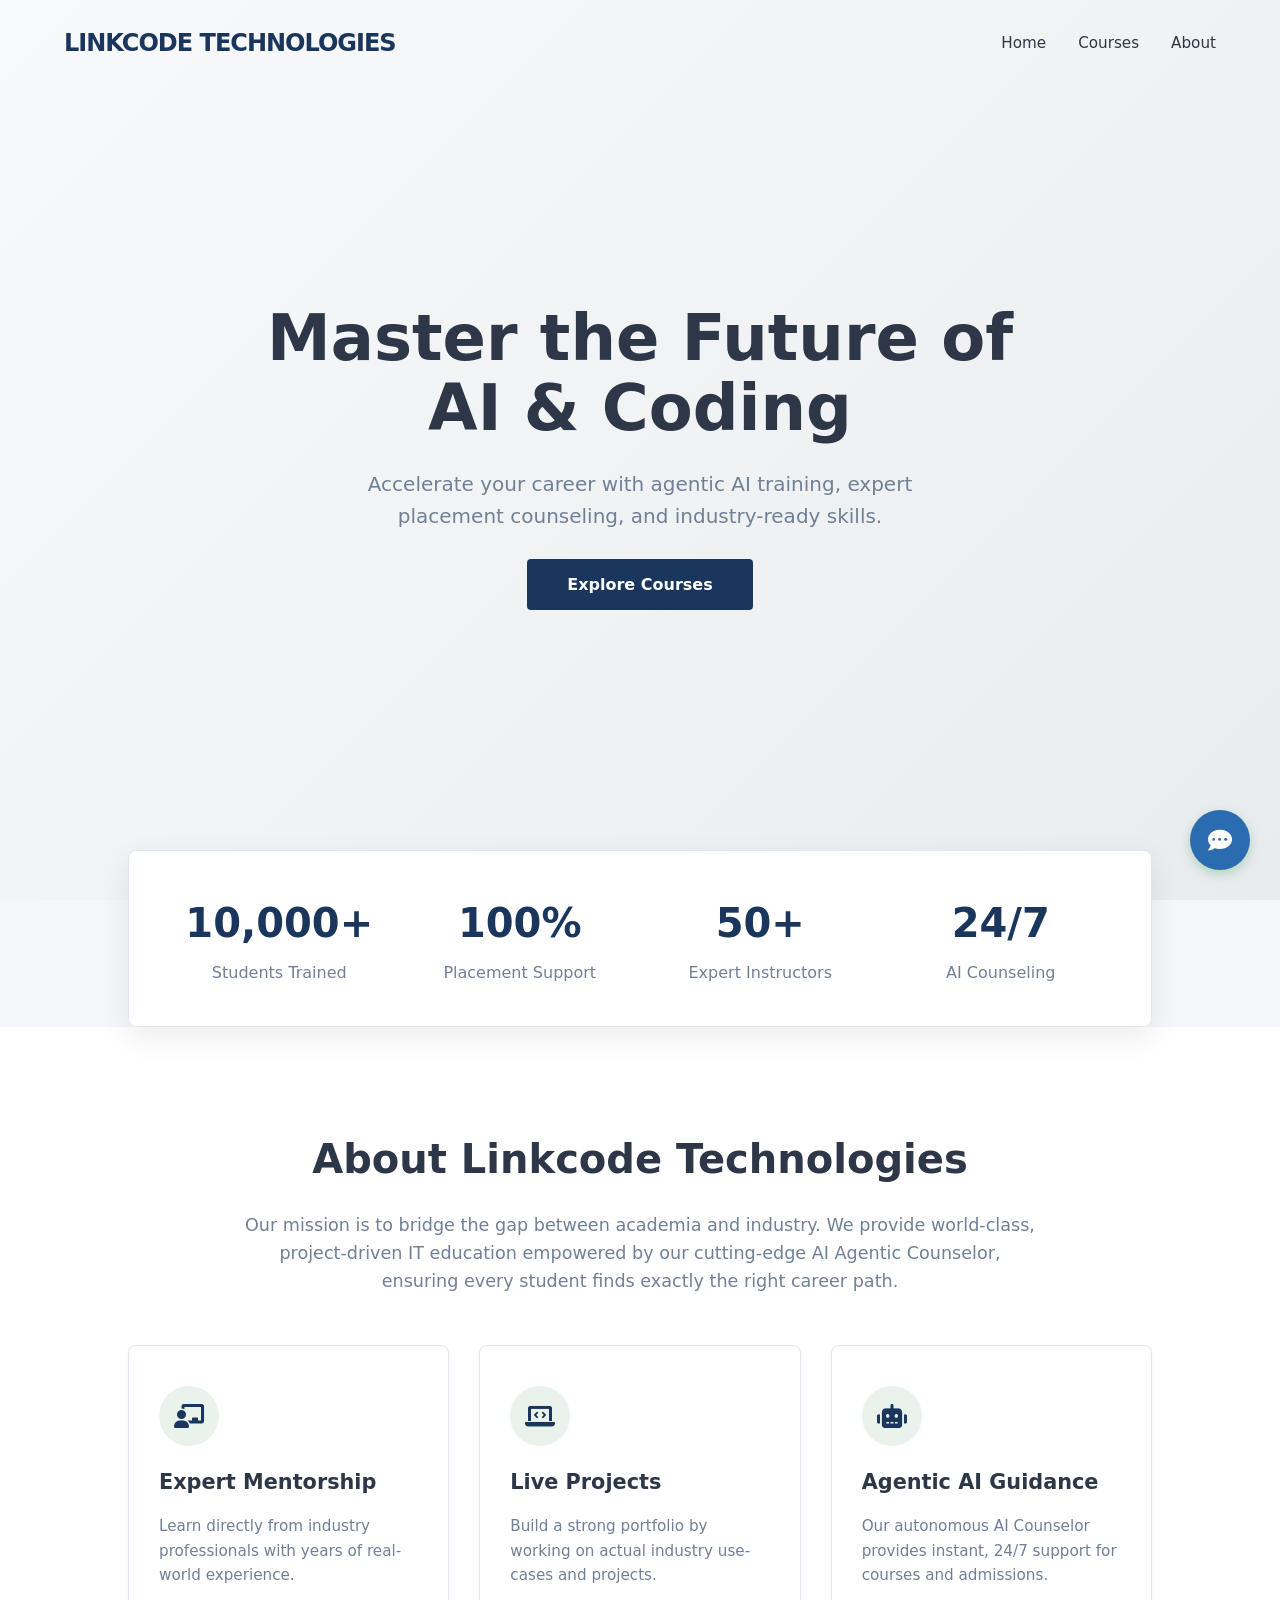
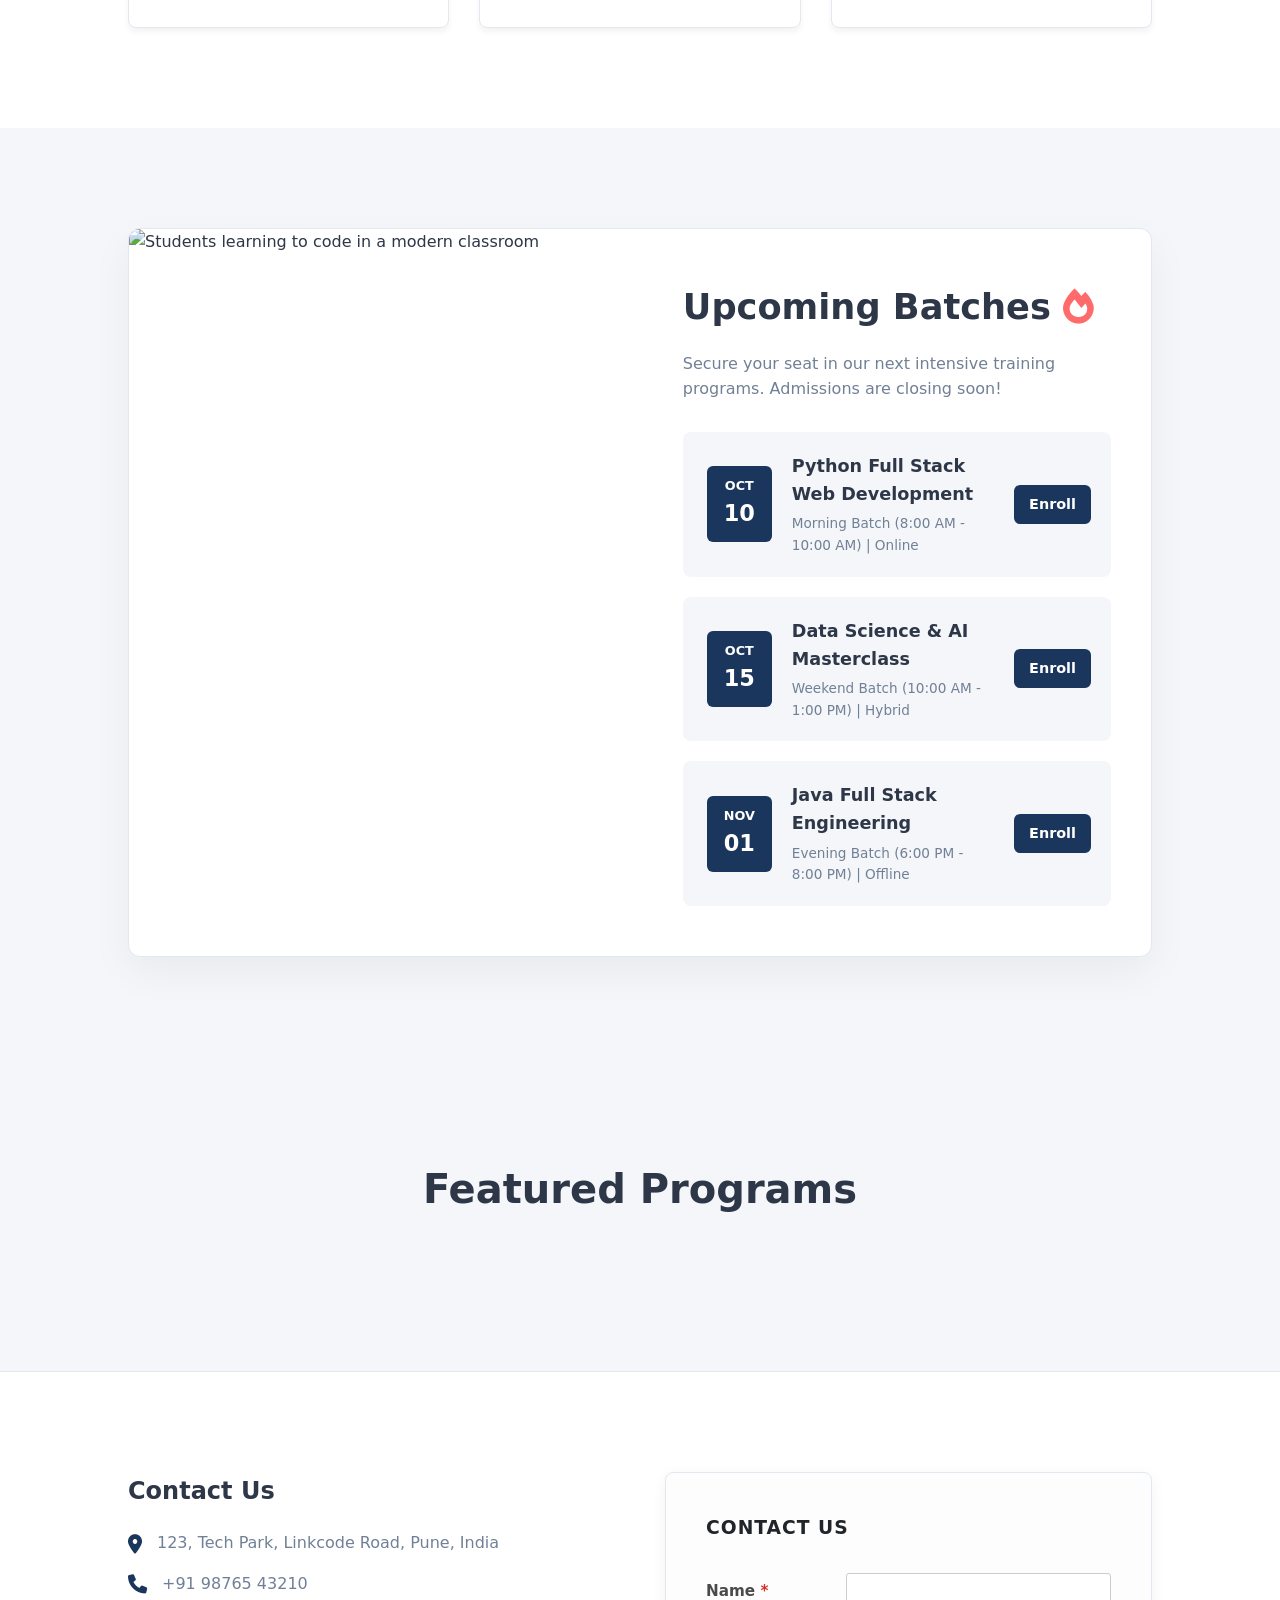
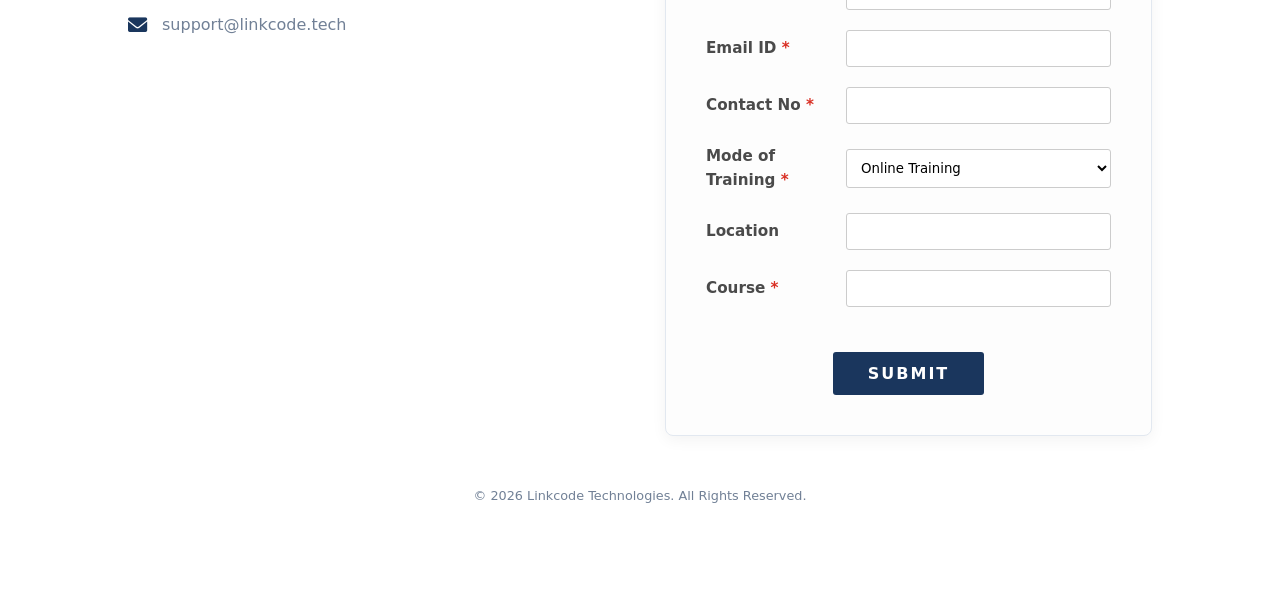
==== static/index.html @ 778ef73e "Initial commit" ====
<!DOCTYPE html>
<html lang="en">

<head>
    <meta charset="UTF-8">
    <meta name="viewport" content="width=device-width, initial-scale=1.0">
    <title>Linkcode Technologies | Master the Future</title>
    <link rel="stylesheet" href="css/style.css">
    <link rel="stylesheet" href="https://cdnjs.cloudflare.com/ajax/libs/font-awesome/6.0.0/css/all.min.css">
</head>

<body>

    <header>
        <a href="#" class="logo">LINKCODE TECHNOLOGIES</a>
        <nav class="nav-links">
            <a href="#home">Home</a>
            <a href="#courses">Courses</a>
            <a href="#about">About</a>
        </nav>
    </header>

    <main>
        <section id="home" class="hero">
            <h1>Master the Future of <br>AI & Coding</h1>
            <p>Accelerate your career with agentic AI training, expert placement counseling, and industry-ready skills.
            </p>
            <div class="hero-btns">
                <a href="#courses" class="btn-primary">Explore Courses</a>
            </div>
        </section>

        <!-- Stats Section -->
        <section class="stats-section">
            <div class="stats-container">
                <div class="stat-box">
                    <h3 class="stat-number">10,000+</h3>
                    <p class="stat-text">Students Trained</p>
                </div>
                <div class="stat-box">
                    <h3 class="stat-number">100%</h3>
                    <p class="stat-text">Placement Support</p>
                </div>
                <div class="stat-box">
                    <h3 class="stat-number">50+</h3>
                    <p class="stat-text">Expert Instructors</p>
                </div>
                <div class="stat-box">
                    <h3 class="stat-number">24/7</h3>
                    <p class="stat-text">AI Counseling</p>
                </div>
            </div>
        </section>

        <!-- About Us Section -->
        <section id="about" class="about-section">
            <div class="about-content">
                <h2 style="font-size: 2.5rem; margin-bottom: 20px; color: var(--text-main);">About Linkcode Technologies
                </h2>
                <p style="font-size: 1.1rem; color: var(--text-muted); max-width: 800px; margin: 0 auto 50px auto;">Our
                    mission is to bridge the gap between academia and industry. We provide world-class, project-driven
                    IT education empowered by our cutting-edge AI Agentic Counselor, ensuring every student finds
                    exactly the right career path.</p>

                <div class="features-grid">
                    <div class="feature-card glass">
                        <div class="feature-icon"><i class="fas fa-chalkboard-teacher"></i></div>
                        <h3>Expert Mentorship</h3>
                        <p>Learn directly from industry professionals with years of real-world experience.</p>
                    </div>
                    <div class="feature-card glass">
                        <div class="feature-icon"><i class="fas fa-laptop-code"></i></div>
                        <h3>Live Projects</h3>
                        <p>Build a strong portfolio by working on actual industry use-cases and projects.</p>
                    </div>
                    <div class="feature-card glass">
                        <div class="feature-icon"><i class="fas fa-robot"></i></div>
                        <h3>Agentic AI Guidance</h3>
                        <p>Our autonomous AI Counselor provides instant, 24/7 support for courses and admissions.</p>
                    </div>
                </div>
            </div>
        </section>


        <!-- Upcoming Batches Section -->
        <section id="upcoming-batches" class="upcoming-section">
            <div class="upcoming-content">
                <div class="upcoming-image">
                    <img src="https://images.unsplash.com/photo-1522071820081-009f0129c71c?q=80&w=1470&auto=format&fit=crop"
                        alt="Students learning to code in a modern classroom">
                </div>
                <div class="upcoming-text">
                    <h2>Upcoming Batches <i class="fas fa-fire" style="color: #ff6b6b;"></i></h2>
                    <p style="color: var(--text-muted); margin-bottom: 30px;">Secure your seat in our next intensive
                        training programs. Admissions are closing soon!</p>

                    <div class="batch-list">
                        <div class="batch-item">
                            <div class="batch-date">
                                <span class="month">OCT</span>
                                <span class="day">10</span>
                            </div>
                            <div class="batch-info">
                                <h4>Python Full Stack Web Development</h4>
                                <p>Morning Batch (8:00 AM - 10:00 AM) | Online</p>
                            </div>
                            <a href="#courses" class="btn-primary"
                                style="padding: 8px 15px; font-size: 0.9rem; border-radius: 6px;">Enroll</a>
                        </div>

                        <div class="batch-item">
                            <div class="batch-date">
                                <span class="month">OCT</span>
                                <span class="day">15</span>
                            </div>
                            <div class="batch-info">
                                <h4>Data Science & AI Masterclass</h4>
                                <p>Weekend Batch (10:00 AM - 1:00 PM) | Hybrid</p>
                            </div>
                            <a href="#courses" class="btn-primary"
                                style="padding: 8px 15px; font-size: 0.9rem; border-radius: 6px;">Enroll</a>
                        </div>

                        <div class="batch-item">
                            <div class="batch-date">
                                <span class="month">NOV</span>
                                <span class="day">01</span>
                            </div>
                            <div class="batch-info">
                                <h4>Java Full Stack Engineering</h4>
                                <p>Evening Batch (6:00 PM - 8:00 PM) | Offline</p>
                            </div>
                            <a href="#courses" class="btn-primary"
                                style="padding: 8px 15px; font-size: 0.9rem; border-radius: 6px;">Enroll</a>
                        </div>
                    </div>
                </div>
            </div>
        </section>

        <!-- Course Section dynamic loading -->
        <section id="courses" style="padding: 100px 10%; background: var(--bg-main);">
            <h2 style="text-align: center; font-size: 2.5rem; margin-bottom: 50px; color: var(--text-main);">Featured
                Programs</h2>
            <div id="course-grid"
                style="display: grid; grid-template-columns: repeat(auto-fit, minmax(300px, 1fr)); gap: 30px;">
                <!-- Dynamically populated -->
            </div>
        </section>

    </main>

    <section id="contact" class="contact-section">
        <div class="contact-grid">
            <div class="contact-info">
                <h3>Contact Us</h3>
                <div class="contact-item">
                    <i class="fas fa-location-dot"></i>
                    <span>123, Tech Park, Linkcode Road, Pune, India</span>
                </div>
                <div class="contact-item">
                    <i class="fas fa-phone"></i>
                    <span>+91 98765 43210</span>
                </div>
                <div class="contact-item">
                    <i class="fas fa-envelope"></i>
                    <span>support@linkcode.tech</span>
                </div>
            </div>
            <div class="contact-form-container"
                style="background: #fdfdfd; padding: 40px; border-radius: 8px; box-shadow: 0 4px 15px rgba(0,0,0,0.05); border: 1px solid var(--glass-border);">
                <h3 style="margin-bottom: 30px; letter-spacing: 1px; color: #212529; text-transform: uppercase;">CONTACT
                    US</h3>
                <form id="bottom-contact-form" style="display: flex; flex-direction: column; gap: 20px;">
                    <div style="display: flex; align-items: center; justify-content: space-between;">
                        <label style="width: 140px; font-weight: 700; color: #4a4a4a; font-size: 0.95rem;">Name <span
                                style="color:#d93025;">*</span></label>
                        <input type="text" required
                            style="flex: 1; padding: 10px; border: 1px solid #ccc; border-radius: 3px; outline: none;">
                    </div>
                    <div style="display: flex; align-items: center; justify-content: space-between;">
                        <label style="width: 140px; font-weight: 700; color: #4a4a4a; font-size: 0.95rem;">Email ID
                            <span style="color:#d93025;">*</span></label>
                        <input type="email" required
                            style="flex: 1; padding: 10px; border: 1px solid #ccc; border-radius: 3px; outline: none;">
                    </div>
                    <div style="display: flex; align-items: center; justify-content: space-between;">
                        <label style="width: 140px; font-weight: 700; color: #4a4a4a; font-size: 0.95rem;">Contact No
                            <span style="color:#d93025;">*</span></label>
                        <input type="tel" required
                            style="flex: 1; padding: 10px; border: 1px solid #ccc; border-radius: 3px; outline: none;">
                    </div>
                    <div style="display: flex; align-items: center; justify-content: space-between;">
                        <label style="width: 140px; font-weight: 700; color: #4a4a4a; font-size: 0.95rem;">Mode of
                            Training <span style="color:#d93025;">*</span></label>
                        <select required
                            style="flex: 1; padding: 10px; border: 1px solid #ccc; border-radius: 3px; outline: none; background: white;">
                            <option value="Online Training">Online Training</option>
                            <option value="Offline Training">Offline Training</option>
                        </select>
                    </div>
                    <div style="display: flex; align-items: center; justify-content: space-between;">
                        <label
                            style="width: 140px; font-weight: 700; color: #4a4a4a; font-size: 0.95rem;">Location</label>
                        <input type="text"
                            style="flex: 1; padding: 10px; border: 1px solid #ccc; border-radius: 3px; outline: none;">
                    </div>
                    <div style="display: flex; align-items: center; justify-content: space-between;">
                        <label style="width: 140px; font-weight: 700; color: #4a4a4a; font-size: 0.95rem;">Course <span
                                style="color:#d93025;">*</span></label>
                        <input type="text" required
                            style="flex: 1; padding: 10px; border: 1px solid #ccc; border-radius: 3px; outline: none;">
                    </div>
                    <div style="display: flex; justify-content: center; margin-top: 25px;">
                        <button type="submit"
                            style="background: var(--primary); color: white; border: none; padding: 12px 35px; font-weight: 800; font-size: 1rem; border-radius: 3px; cursor: pointer; letter-spacing: 2px; transition: background 0.3s ease;"
                            onmouseover="this.style.background='var(--primary-hover)'"
                            onmouseout="this.style.background='var(--primary)'">SUBMIT</button>
                    </div>
                </form>
            </div>
        </div>
        <div style="text-align: center; margin-top: 50px; color: var(--text-muted); font-size: 0.8rem;">
            &copy; 2026 Linkcode Technologies. All Rights Reserved.
        </div>
    </section>

    <!-- Detailed Course Modal -->
    <div id="course-modal" class="modal-overlay">
        <div class="modal-content">
            <span class="close-modal">&times;</span>
            <div id="modal-body" class="modal-body">
                <!-- Populated by JS -->
            </div>
        </div>
    </div>
    <div id="chat-widget-container">
        <div id="chat-bubble" style="background: var(--chat-primary); position: relative;">
            <i class="fas fa-comment-dots" style="color: white; font-size: 1.5rem;"></i>
            <div id="chat-badge"
                style="position: absolute; top: -2px; right: -2px; width: 14px; height: 14px; background: #e02424; border-radius: 50%; border: 2px solid white; display: none; animation: pulseDot 2s infinite;">
            </div>
        </div>

        <div id="chat-window" class="glass"
            style="padding: 0; background: #fff; border-radius: 12px; overflow: hidden; border: none; box-shadow: 0 10px 40px rgba(0,0,0,0.2);">
            <!-- SCREEN 1: Welcome -->
            <div id="chat-screen-welcome" style="display: flex; flex-direction: column; height: 100%;">
                <div
                    style="background: var(--chat-primary); height: 130px; position:relative; border-radius: 12px 12px 0 0;">
                    <button class="close-chat-btn"
                        style="position:absolute; right:15px; top:15px; background:none; border:none; color:white; font-size:1.5rem; cursor:pointer;">&times;</button>
                </div>
                <div style="flex:1; background:white; text-align:center; padding: 20px; position:relative;">
                    <div
                        style="width: 110px; height: 110px; background: white; border-radius: 50%; position:absolute; top: -55px; left: 50%; transform: translateX(-50%); box-shadow: 0 4px 10px rgba(0,0,0,0.1); display:flex; justify-content:center; align-items:center;">
                        <img src="https://ui-avatars.com/api/?name=Linkcode+IT&color=ff5722&background=fff&font-size=0.33"
                            alt="Logo" style="width: 80%; border-radius: 50%;">
                    </div>

                    <h3 style="margin-top: 65px; color: var(--text-main); font-size: 1.4rem; font-weight:600;">
                        LinkcodeIT</h3>
                    <p
                        style="color: var(--text-main); font-size: 0.95rem; margin-top: 15px; margin-bottom: 40px; padding: 0 10px;">
                        We are here to help you! Call or chat to connect with us right away.</p>

                    <div style="display:flex; justify-content:center; gap: 50px; margin-bottom: 20px;">
                        <div style="text-align:center; cursor:pointer;">
                            <a href="tel:+919876543210" style="text-decoration:none; color:inherit;">
                                <div
                                    style="width:65px; height:65px; background:var(--chat-primary); border-radius:50%; display:flex; align-items:center; justify-content:center; margin-bottom:12px; color:white; font-size:1.6rem; box-shadow: 0 4px 15px rgba(255, 87, 34, 0.3); transition: transform 0.2s;">
                                    <i class="fas fa-phone-alt"></i>
                                </div>
                                <span style="font-size: 1rem; color: var(--text-main);">Call</span>
                            </a>
                        </div>
                        <div style="text-align:center; cursor:pointer;"
                            onclick="document.getElementById('chat-screen-welcome').style.display='none'; document.getElementById('chat-screen-intake').style.display='flex';">
                            <div
                                style="width:65px; height:65px; background:var(--chat-primary); border-radius:50%; display:flex; align-items:center; justify-content:center; margin-bottom:12px; color:white; font-size:1.6rem; box-shadow: 0 4px 15px rgba(255, 87, 34, 0.3); transition: transform 0.2s;">
                                <i class="fas fa-comment-dots"></i>
                            </div>
                            <span style="font-size: 1rem; color: var(--text-main);">Chat</span>
                        </div>
                    </div>
                </div>
            </div>

            <!-- SCREEN 2: Intake Form -->
            <div id="chat-screen-intake" style="display: none; flex-direction: column; height: 100%; background: #fff;">
                <div
                    style="background: var(--chat-primary); padding: 25px 20px; color: white; display: flex; align-items: center; gap: 15px;">
                    <i class="fas fa-chevron-left" style="cursor:pointer; font-size: 1.2rem;"
                        onclick="document.getElementById('chat-screen-intake').style.display='none'; document.getElementById('chat-screen-welcome').style.display='flex';"></i>
                    <div
                        style="width: 45px; height: 45px; background: rgba(255,255,255,0.2); border-radius: 50%; display:flex; justify-content:center; align-items:center; font-weight:bold;">
                        <img src="https://ui-avatars.com/api/?name=LC&color=fff&background=random"
                            style="width:100%; border-radius:50%; mix-blend-mode: screen;">
                    </div>
                    <h3 style="margin:0; font-size:1.4rem; font-weight:600;">Chat with us now</h3>
                </div>
                <div
                    style="flex: 1; padding: 25px 20px; overflow-y:auto; background:white; border-radius: 15px 15px 0 0; position:relative; top:-15px;">
                    <form id="intake-form" style="display:flex; flex-direction:column; gap:18px;">
                        <input type="text" id="intake-name" placeholder="Enter your last name"
                            style="padding: 14px 15px; border: 1px solid var(--glass-border); border-radius: 8px; font-size:1rem; background: #f8f9fa; outline:none; color: var(--text-main);">
                        <input type="email" id="intake-email" placeholder="Enter your email address (required)" required
                            style="padding: 14px 15px; border: 1px solid #ffb3a1; border-left: 3px solid var(--chat-primary); border-radius: 8px; font-size:1rem; background: #f8f9fa; outline:none; color: var(--text-main);">
                        <input type="tel" id="intake-phone" placeholder="Enter your phone number"
                            style="padding: 14px 15px; border: 1px solid var(--glass-border); border-radius: 8px; font-size:1rem; background: #f8f9fa; outline:none; color: var(--text-main);">
                        <textarea id="intake-msg" placeholder="Type your message and hit 'Enter'" required
                            style="padding: 14px 15px; border: 1px solid var(--glass-border); border-radius: 8px; font-size:1rem; background: #f8f9fa; outline:none; color: var(--text-main); resize:none; height:100px; font-family: inherit;"></textarea>

                        <div style="text-align:right; margin-top: 5px;">
                            <button type="submit"
                                style="background:none; border:none; color: #b0b0b0; font-weight:600; font-size:1.1rem; cursor:pointer; display:flex; align-items:center; justify-content:flex-end; gap:8px; width:100%;">
                                <i class="fas fa-paper-plane"></i> Start Chat
                            </button>
                        </div>
                    </form>
                </div>
            </div>

            <!-- SCREEN 3: Active Chat -->
            <div id="chat-screen-active" style="display: none; flex-direction: column; height: 100%;">
                <div class="chat-header"
                    style="background: var(--chat-primary); display:flex; align-items:center; justify-content:space-between; padding: 20px;">
                    <div style="display:flex; align-items:center; gap: 15px;">
                        <div
                            style="width: 45px; height: 45px; background: rgba(255,255,255,0.2); border-radius: 50%; display:flex; justify-content:center; align-items:center;">
                            <i class="fas fa-user" style="color:white; font-size:1.4rem;"></i>
                        </div>
                        <div>
                            <h4 style="margin: 0; color:white; font-size:1.1rem; font-weight:600;">onlinetraining@lin...
                            </h4>
                        </div>
                    </div>
                    <button
                        style="background:rgba(255,255,255,0.2); border:none; border-radius:50%; width:40px; height:40px; color:white; cursor:pointer; display:flex; justify-content:center; align-items:center; font-size: 1.1rem;">
                        <i class="fas fa-phone-alt"></i>
                    </button>
                </div>

                <div class="chat-body" id="chat-messages"
                    style="flex:1; background:#f8f9fa; padding:20px; overflow-y:auto; display:flex; flex-direction:column; gap:12px;">
                    <!-- Messages will sync here -->
                </div>

                <div class="chat-footer"
                    style="padding: 15px 20px; background: white; border-top: 1px solid var(--glass-border);">
                    <div style="display: flex; gap: 10px; align-items:center;">
                        <input type="text" id="chat-input" placeholder="Type your message and hit 'Enter'"
                            style="flex: 1; padding: 0; border: none; background: transparent; color: var(--text-main); outline: none; font-size:1rem;">
                        <button id="chat-voice"
                            style="background: none; border: none; color: var(--chat-primary); font-size:1.3rem; cursor: pointer;">
                            <i class="fas fa-microphone"></i>
                        </button>
                        <button id="chat-send"
                            style="background: none; border: none; color: var(--chat-primary); font-size:1.3rem; cursor: pointer;">
                            <i class="fas fa-paper-plane"></i>
                        </button>
                    </div>
                </div>
            </div>
        </div>
    </div>

    <script src="js/chatbot.js"></script>
</body>

</html>
---- static/css/style.css ----
/* VANT AI Academy - Midnight Electric Design System */

:root {
    --bg-main: #f4f6f9;
    --bg-card: #ffffff;
    --primary: #1a365d;
    /* Academic Navy Blue */
    --primary-hover: #2b6cb0;
    /* Royal Blue */
    --secondary: #e2e8f0;
    --text-main: #2d3748;
    --text-muted: #718096;
    --accent: #3182ce;
    --glass: #ffffff;
    --glass-border: #e2e8f0;
    --shadow: 0 4px 6px rgba(0, 0, 0, 0.05);
    --transition: all 0.3s ease;
    --chat-primary: #2b6cb0;
    /* Unified Educational Blue */
}

* {
    margin: 0;
    padding: 0;
    box-sizing: border-box;
    font-family: 'Inter', system-ui, -apple-system, sans-serif;
}

body {
    background-color: var(--bg-main);
    color: var(--text-main);
    line-height: 1.6;
    overflow-x: hidden;
}

/* Card Utility */
.glass {
    background: var(--glass);
    border: 1px solid var(--glass-border);
    box-shadow: var(--shadow);
}

/* Header */
header {
    position: fixed;
    top: 0;
    width: 100%;
    z-index: 1000;
    padding: 1.5rem 5%;
    display: flex;
    justify-content: space-between;
    align-items: center;
    transition: var(--transition);
}

header.scrolled {
    background: #ffffff;
    box-shadow: 0 2px 10px rgba(0, 0, 0, 0.05);
    padding: 1rem 5%;
}

.logo {
    font-size: 1.5rem;
    font-weight: 800;
    color: var(--primary);
    text-decoration: none;
    letter-spacing: -1px;
}

.nav-links {
    display: flex;
    gap: 2rem;
}

.nav-links a {
    color: var(--text-main);
    text-decoration: none;
    font-weight: 500;
    font-size: 0.95rem;
    transition: var(--transition);
}

.nav-links a:hover {
    color: var(--primary);
}

/* Hero Section */
.hero {
    height: 100vh;
    display: flex;
    flex-direction: column;
    justify-content: center;
    align-items: center;
    text-align: center;
    padding: 0 10%;
    background: linear-gradient(135deg, #f8f9fa 0%, #e9ecef 100%);
}

.hero h1 {
    font-size: 4rem;
    font-weight: 900;
    margin-bottom: 1.5rem;
    color: var(--text-main);
    line-height: 1.1;
}

.hero p {
    font-size: 1.25rem;
    color: var(--text-muted);
    max-width: 600px;
    margin-bottom: 2.5rem;
}

.btn-primary {
    background-color: var(--primary);
    color: white;
    padding: 1rem 2.5rem;
    border-radius: 4px;
    text-decoration: none;
    font-weight: 600;
    transition: var(--transition);
    border: none;
}

.btn-primary:hover {
    background-color: var(--primary-hover);
    transform: translateY(-2px);
}

/* Chat Widget */
#chat-widget-container {
    position: fixed;
    bottom: 30px;
    right: 30px;
    z-index: 2000;
}

#chat-bubble {
    width: 60px;
    height: 60px;
    border-radius: 50%;
    background: var(--primary);
    display: flex;
    justify-content: center;
    align-items: center;
    cursor: pointer;
    box-shadow: 0 4px 12px rgba(47, 141, 70, 0.3);
    transition: var(--transition);
}

#chat-bubble:hover {
    transform: scale(1.1);
}

@keyframes chatBounce {

    0%,
    20%,
    50%,
    80%,
    100% {
        transform: translateY(0) scale(1);
    }

    40% {
        transform: translateY(-15px) scale(1.05);
    }

    60% {
        transform: translateY(-7px) scale(1.02);
    }
}

@keyframes pulseDot {
    0% {
        transform: scale(0.95);
        box-shadow: 0 0 0 0 rgba(224, 36, 36, 0.7);
    }

    70% {
        transform: scale(1);
        box-shadow: 0 0 0 6px rgba(224, 36, 36, 0);
    }

    100% {
        transform: scale(0.95);
        box-shadow: 0 0 0 0 rgba(224, 36, 36, 0);
    }
}

#chat-window {
    position: absolute;
    bottom: 80px;
    right: 0;
    width: 380px;
    height: 550px;
    border-radius: 8px;
    background: #ffffff;
    box-shadow: 0 10px 30px rgba(0, 0, 0, 0.1);
    display: flex;
    flex-direction: column;
    overflow: hidden;
    transform: translateY(20px);
    opacity: 0;
    pointer-events: none;
    transition: all 0.4s cubic-bezier(0.175, 0.885, 0.32, 1.275);
}

#chat-window.active {
    transform: translateY(0);
    opacity: 1;
    pointer-events: all;
}

.chat-header {
    background: var(--primary);
    padding: 1.5rem;
    color: white;
}

.chat-body {
    flex: 1;
    padding: 1.5rem;
    overflow-y: auto;
    display: flex;
    flex-direction: column;
    gap: 1rem;
}

.chat-footer {
    padding: 1rem;
    background: var(--glass);
    border-top: 1px solid var(--glass-border);
}

/* Animations */
@keyframes fadeInUp {
    from {
        opacity: 0;
        transform: translateY(20px);
    }

    to {
        opacity: 1;
        transform: translateY(0);
    }
}

/* Stats Section */
.stats-section {
    padding: 0 10%;
    margin-top: -50px;
    position: relative;
    z-index: 10;
}

.stats-container {
    display: flex;
    justify-content: space-around;
    background: #ffffff;
    padding: 40px;
    border-radius: 8px;
    box-shadow: 0 10px 30px rgba(0, 0, 0, 0.08);
    border: 1px solid var(--glass-border);
    flex-wrap: wrap;
    gap: 20px;
}

.stat-box {
    text-align: center;
    flex: 1;
    min-width: 150px;
}

.stat-number {
    font-size: 2.5rem;
    font-weight: 800;
    color: var(--primary);
    margin-bottom: 5px;
}

.stat-text {
    font-size: 1rem;
    color: var(--text-muted);
    font-weight: 500;
}

/* About Section */
.about-section {
    padding: 100px 10%;
    background: #ffffff;
    text-align: center;
}

.features-grid {
    display: grid;
    grid-template-columns: repeat(auto-fit, minmax(280px, 1fr));
    gap: 30px;
    text-align: left;
}

.feature-card {
    padding: 40px 30px;
    border-radius: 8px;
    transition: var(--transition);
}

.feature-card:hover {
    transform: translateY(-5px);
    box-shadow: 0 15px 35px rgba(0, 0, 0, 0.1);
    border-color: var(--primary);
}

.feature-icon {
    width: 60px;
    height: 60px;
    background: rgba(47, 141, 70, 0.1);
    color: var(--primary);
    border-radius: 50%;
    display: flex;
    justify-content: center;
    align-items: center;
    font-size: 1.5rem;
    margin-bottom: 20px;
}

.feature-card h3 {
    font-size: 1.3rem;
    margin-bottom: 15px;
    color: var(--text-main);
}

.feature-card p {
    color: var(--text-muted);
    font-size: 0.95rem;
}

/* Upcoming Batches Section */
.upcoming-section {
    padding: 100px 10%;
    background: var(--bg-main);
}

.upcoming-content {
    display: flex;
    align-items: stretch;
    gap: 0;
    background: #ffffff;
    border-radius: 12px;
    overflow: hidden;
    box-shadow: 0 15px 40px rgba(0, 0, 0, 0.05);
    border: 1px solid var(--glass-border);
}

.upcoming-image {
    flex: 1.2;
    min-height: 500px;
}

.upcoming-image img {
    width: 100%;
    height: 100%;
    object-fit: cover;
}

.upcoming-text {
    flex: 1;
    padding: 50px 40px;
}

.upcoming-text h2 {
    font-size: 2.2rem;
    color: var(--text-main);
    margin-bottom: 15px;
}

.batch-list {
    display: flex;
    flex-direction: column;
    gap: 20px;
}

.batch-item {
    display: flex;
    align-items: center;
    gap: 20px;
    padding: 20px;
    background: var(--bg-main);
    border-radius: 8px;
    transition: var(--transition);
    border-left: 4px solid transparent;
}

.batch-item:hover {
    transform: translateX(5px);
    border-left: 4px solid var(--primary);
    background: rgba(47, 141, 70, 0.03);
}

.batch-date {
    display: flex;
    flex-direction: column;
    align-items: center;
    justify-content: center;
    background: var(--primary);
    color: white;
    padding: 10px 15px;
    border-radius: 6px;
    min-width: 65px;
}

.batch-date .month {
    font-size: 0.8rem;
    font-weight: 600;
    text-transform: uppercase;
}

.batch-date .day {
    font-size: 1.4rem;
    font-weight: 800;
}

.batch-info {
    flex: 1;
}

.batch-info h4 {
    color: var(--text-main);
    margin-bottom: 5px;
    font-size: 1.1rem;
}

.batch-info p {
    color: var(--text-muted);
    font-size: 0.85rem;
}

@media (max-width: 900px) {
    .upcoming-content {
        flex-direction: column;
    }

    .upcoming-image {
        min-height: 250px;
        width: 100%;
    }
}

/* Contact Section */
.contact-section {
    padding: 100px 10%;
    background: #ffffff;
    border-top: 1px solid var(--glass-border);
}

.contact-grid {
    display: grid;
    grid-template-columns: repeat(auto-fit, minmax(250px, 1fr));
    gap: 50px;
}

.contact-info h3 {
    margin-bottom: 20px;
    font-size: 1.5rem;
}

.contact-item {
    display: flex;
    align-items: center;
    gap: 15px;
    margin-bottom: 15px;
    color: var(--text-muted);
}

.contact-item i {
    color: var(--primary);
    font-size: 1.2rem;
}

/* Ratings & Stars */
.rating-stars {
    color: #fbbf24;
    font-size: 0.85rem;
    margin-bottom: 10px;
    display: flex;
    align-items: center;
    gap: 4px;
}

.rating-value {
    color: var(--text-muted);
    font-size: 0.8rem;
    margin-left: 5px;
}

/* Modal Styling */
.modal-overlay {
    position: fixed;
    top: 0;
    left: 0;
    width: 100%;
    height: 100%;
    background: rgba(0, 0, 0, 0.7);
    display: none;
    justify-content: center;
    align-items: center;
    z-index: 3000;
    padding: 20px;
}

.modal-content {
    background: var(--bg-card);
    border: 1px solid var(--glass-border);
    max-width: 600px;
    width: 100%;
    border-radius: 8px;
    padding: 40px;
    position: relative;
    box-shadow: 0 15px 35px rgba(0, 0, 0, 0.2);
    animation: fadeInUp 0.4s ease;
}

.close-modal {
    position: absolute;
    top: 20px;
    right: 25px;
    font-size: 1.5rem;
    cursor: pointer;
    color: var(--text-muted);
    transition: var(--transition);
}

.close-modal:hover {
    color: var(--text-main);
}

.modal-body h2 {
    font-size: 2rem;
    margin-bottom: 20px;
}

.modal-info-p {
    color: var(--text-muted);
    margin-bottom: 25px;
    font-size: 1.1rem;
}

.modal-features {
    display: grid;
    grid-template-columns: 1fr 1fr;
    gap: 15px;
    margin-bottom: 30px;
}

.feature-item {
    font-size: 0.9rem;
    display: flex;
    align-items: center;
    gap: 8px;
}

@media (max-width: 768px) {
    .hero h1 {
        font-size: 2.5rem;
    }

    #chat-window {
        width: calc(100vw - 40px);
        right: -10px;
    }

    .hero {
        padding-top: 80px;
    }

    .modal-features {
        grid-template-columns: 1fr;
    }
}
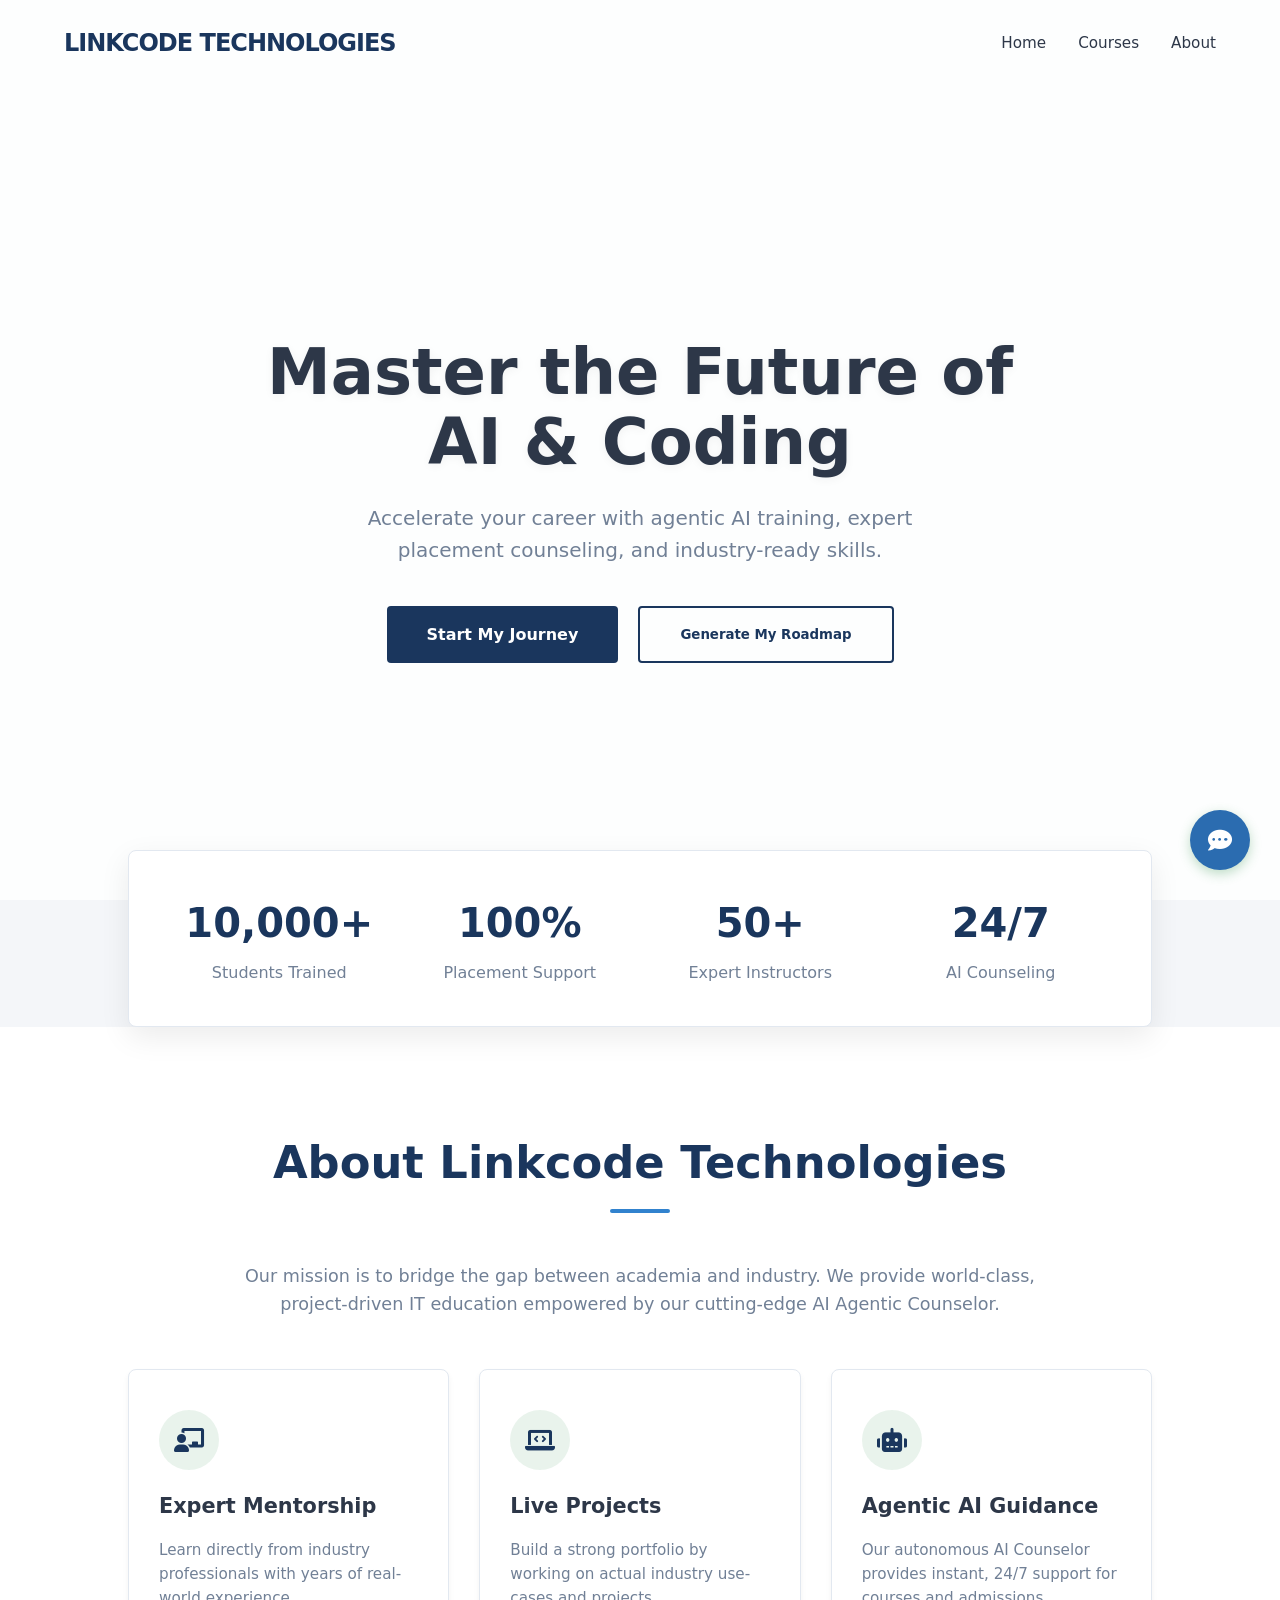
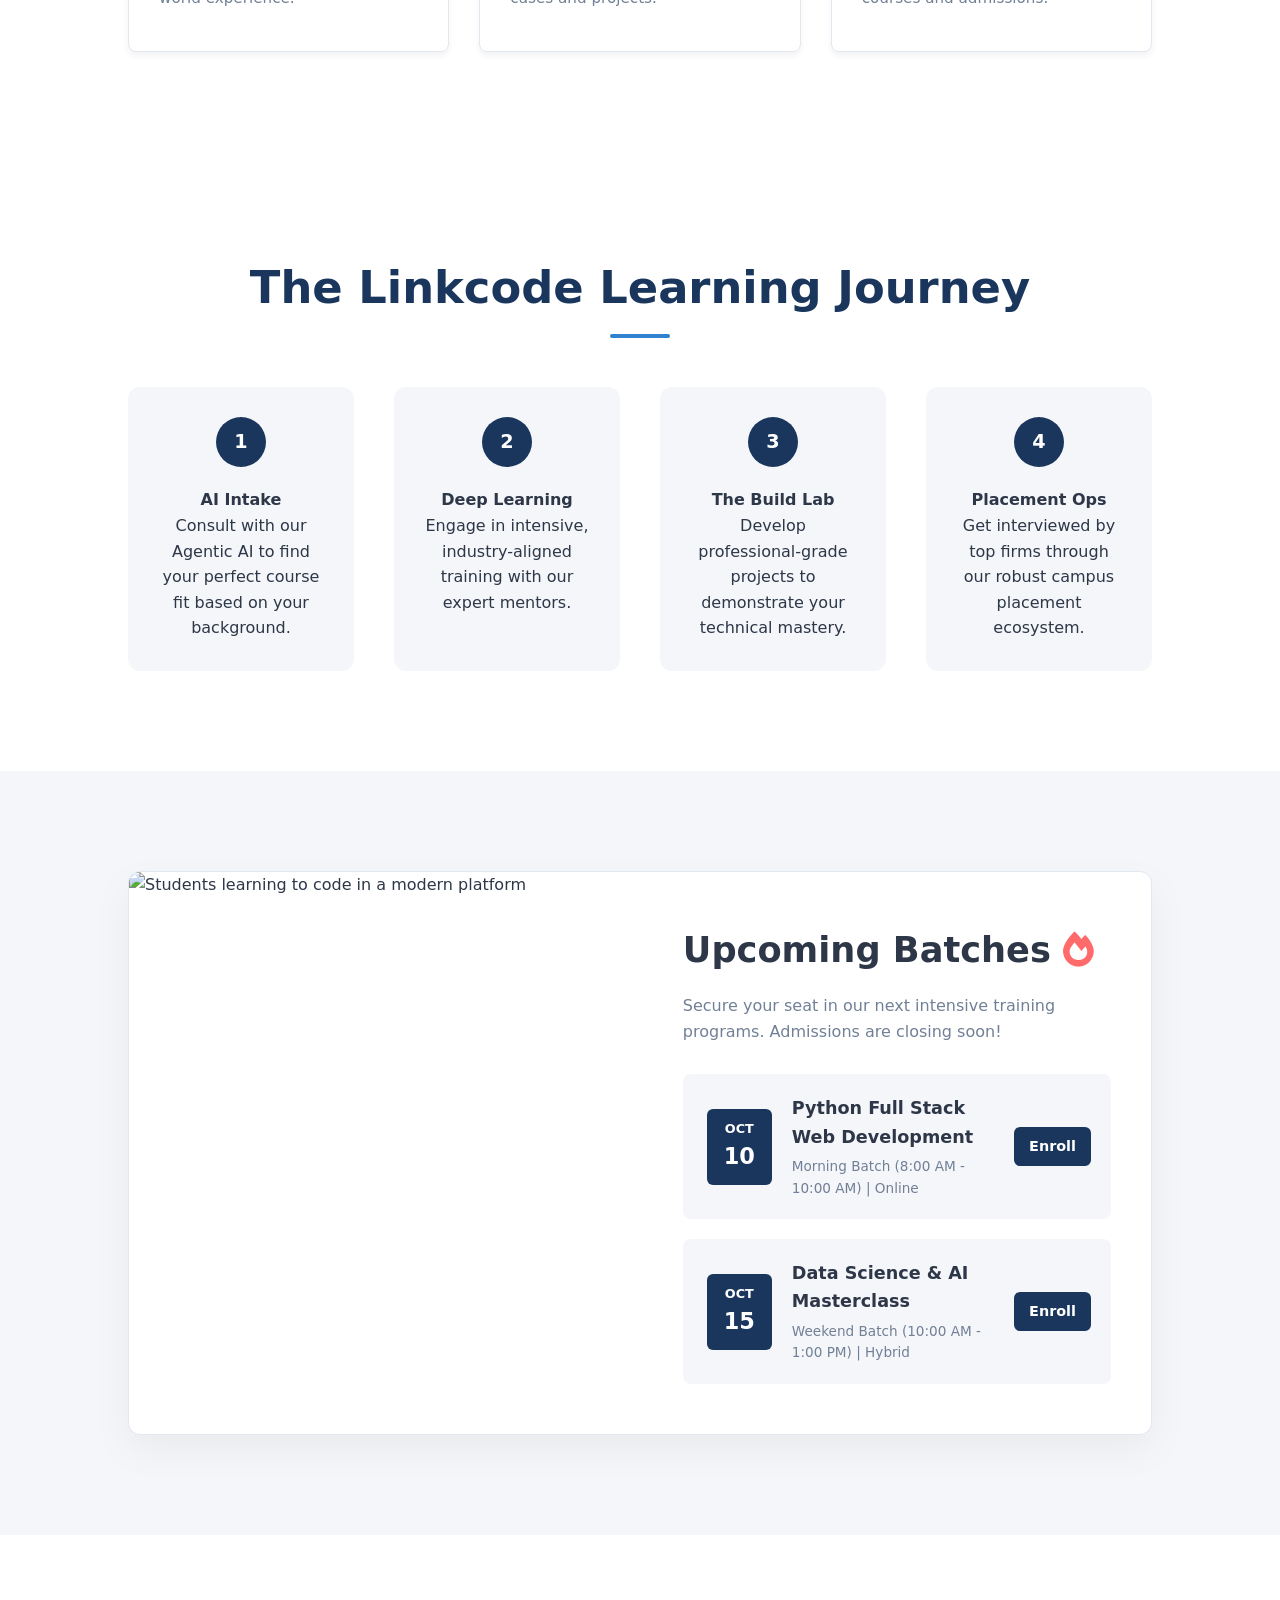
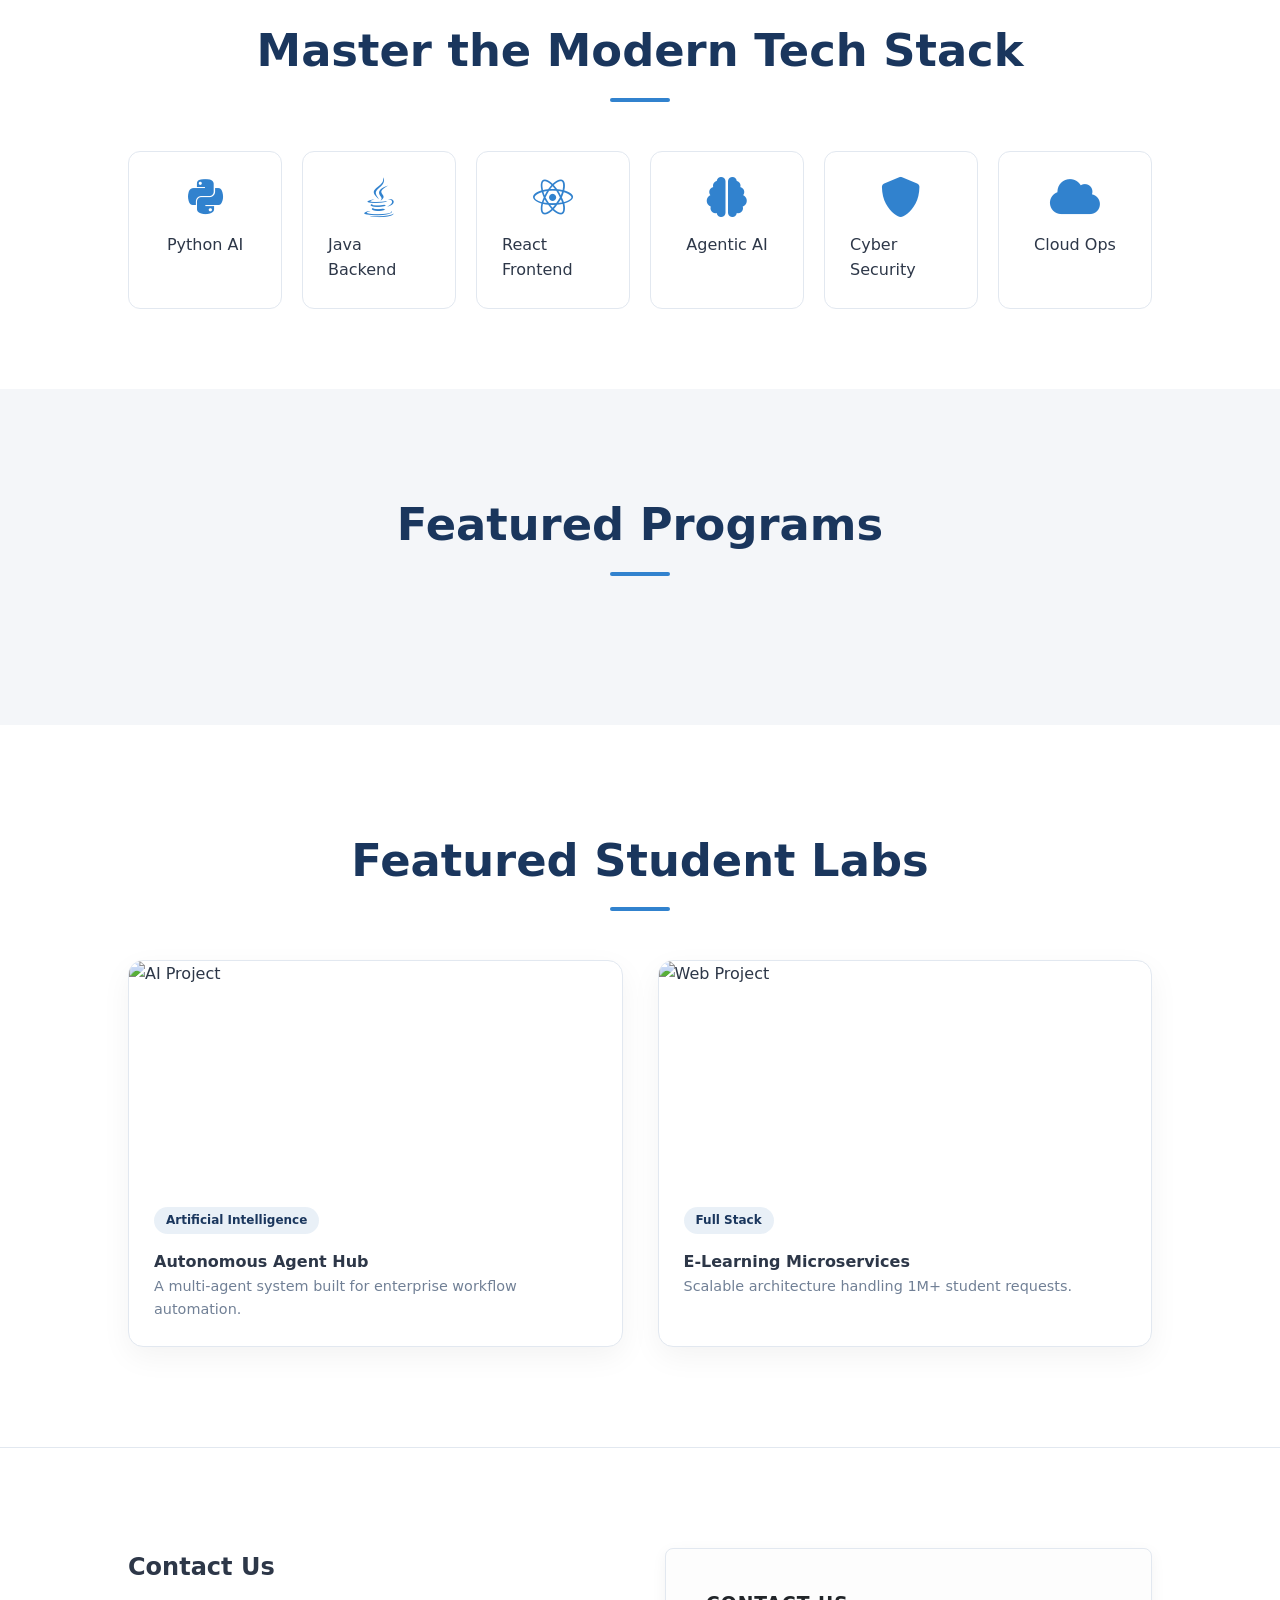
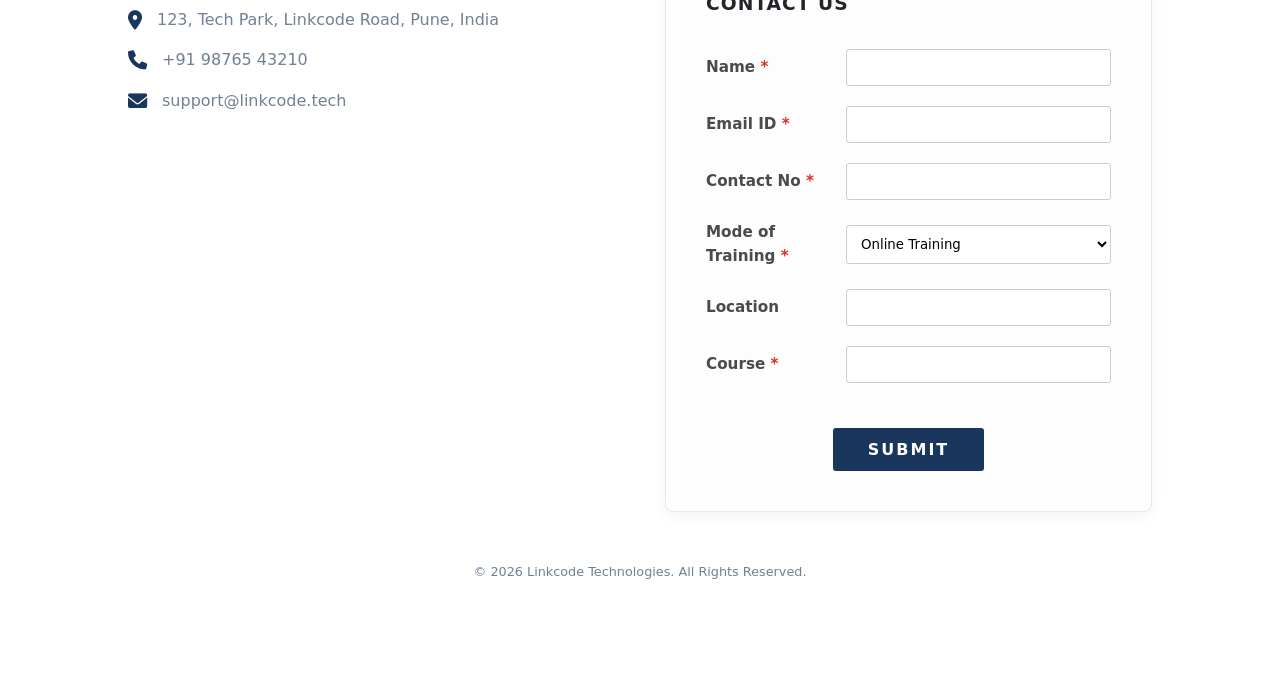
==== commit 185f44ba: "Initial commit" ====
--- a/static/index.html
+++ b/static/index.html
@@ -21,12 +21,12 @@
     </header>
 
     <main>
-        <section id="home" class="hero">
+        <section id="home" class="hero" style="background: url('file:///C:/Users/Sarvadnya/.gemini/antigravity/brain/9d7de2ca-0e2e-46af-903d-d67aac53aba0/tech_learning_hero_1774855114515.png');">
             <h1>Master the Future of <br>AI & Coding</h1>
-            <p>Accelerate your career with agentic AI training, expert placement counseling, and industry-ready skills.
-            </p>
-            <div class="hero-btns">
-                <a href="#courses" class="btn-primary">Explore Courses</a>
+            <p>Accelerate your career with agentic AI training, expert placement counseling, and industry-ready skills.</p>
+            <div class="hero-btns" style="display: flex; gap: 20px;">
+                <a href="#courses" class="btn-primary">Start My Journey</a>
+                <button onclick="triggerRoadmap()" class="btn-primary" style="background: transparent; border: 2px solid var(--primary); color: var(--primary);">Generate My Roadmap</button>
             </div>
         </section>
 
@@ -55,12 +55,8 @@
         <!-- About Us Section -->
         <section id="about" class="about-section">
             <div class="about-content">
-                <h2 style="font-size: 2.5rem; margin-bottom: 20px; color: var(--text-main);">About Linkcode Technologies
-                </h2>
-                <p style="font-size: 1.1rem; color: var(--text-muted); max-width: 800px; margin: 0 auto 50px auto;">Our
-                    mission is to bridge the gap between academia and industry. We provide world-class, project-driven
-                    IT education empowered by our cutting-edge AI Agentic Counselor, ensuring every student finds
-                    exactly the right career path.</p>
+                <h2 class="section-title">About Linkcode Technologies</h2>
+                <p style="font-size: 1.1rem; color: var(--text-muted); max-width: 800px; margin: 0 auto 50px auto;">Our mission is to bridge the gap between academia and industry. We provide world-class, project-driven IT education empowered by our cutting-edge AI Agentic Counselor.</p>
 
                 <div class="features-grid">
                     <div class="feature-card glass">
@@ -82,70 +78,110 @@
             </div>
         </section>
 
+        <!-- NEW: Learning Journey Section -->
+        <section class="journey-section">
+            <h2 class="section-title">The Linkcode Learning Journey</h2>
+            <div class="journey-grid">
+                <div class="journey-step">
+                    <div class="step-number">1</div>
+                    <h4>AI Intake</h4>
+                    <p>Consult with our Agentic AI to find your perfect course fit based on your background.</p>
+                </div>
+                <div class="journey-step">
+                    <div class="step-number">2</div>
+                    <h4>Deep Learning</h4>
+                    <p>Engage in intensive, industry-aligned training with our expert mentors.</p>
+                </div>
+                <div class="journey-step">
+                    <div class="step-number">3</div>
+                    <h4>The Build Lab</h4>
+                    <p>Develop professional-grade projects to demonstrate your technical mastery.</p>
+                </div>
+                <div class="journey-step">
+                    <div class="step-number">4</div>
+                    <h4>Placement Ops</h4>
+                    <p>Get interviewed by top firms through our robust campus placement ecosystem.</p>
+                </div>
+            </div>
+        </section>
 
         <!-- Upcoming Batches Section -->
         <section id="upcoming-batches" class="upcoming-section">
             <div class="upcoming-content">
                 <div class="upcoming-image">
-                    <img src="https://images.unsplash.com/photo-1522071820081-009f0129c71c?q=80&w=1470&auto=format&fit=crop"
-                        alt="Students learning to code in a modern classroom">
+                    <img src="file:///C:/Users/Sarvadnya/.gemini/antigravity/brain/9d7de2ca-0e2e-46af-903d-d67aac53aba0/ai_mentor_abstract_1774855139259.png" alt="Students learning to code in a modern platform">
                 </div>
                 <div class="upcoming-text">
                     <h2>Upcoming Batches <i class="fas fa-fire" style="color: #ff6b6b;"></i></h2>
-                    <p style="color: var(--text-muted); margin-bottom: 30px;">Secure your seat in our next intensive
-                        training programs. Admissions are closing soon!</p>
+                    <p style="color: var(--text-muted); margin-bottom: 30px;">Secure your seat in our next intensive training programs. Admissions are closing soon!</p>
 
                     <div class="batch-list">
                         <div class="batch-item">
-                            <div class="batch-date">
-                                <span class="month">OCT</span>
-                                <span class="day">10</span>
-                            </div>
+                            <div class="batch-date"><span class="month">OCT</span><span class="day">10</span></div>
                             <div class="batch-info">
                                 <h4>Python Full Stack Web Development</h4>
                                 <p>Morning Batch (8:00 AM - 10:00 AM) | Online</p>
                             </div>
-                            <a href="#courses" class="btn-primary"
-                                style="padding: 8px 15px; font-size: 0.9rem; border-radius: 6px;">Enroll</a>
-                        </div>
-
+                            <a href="#courses" class="btn-primary" style="padding: 8px 15px; font-size: 0.9rem; border-radius: 6px;">Enroll</a>
+                        </div>
                         <div class="batch-item">
-                            <div class="batch-date">
-                                <span class="month">OCT</span>
-                                <span class="day">15</span>
-                            </div>
+                            <div class="batch-date"><span class="month">OCT</span><span class="day">15</span></div>
                             <div class="batch-info">
                                 <h4>Data Science & AI Masterclass</h4>
                                 <p>Weekend Batch (10:00 AM - 1:00 PM) | Hybrid</p>
                             </div>
-                            <a href="#courses" class="btn-primary"
-                                style="padding: 8px 15px; font-size: 0.9rem; border-radius: 6px;">Enroll</a>
-                        </div>
-
-                        <div class="batch-item">
-                            <div class="batch-date">
-                                <span class="month">NOV</span>
-                                <span class="day">01</span>
-                            </div>
-                            <div class="batch-info">
-                                <h4>Java Full Stack Engineering</h4>
-                                <p>Evening Batch (6:00 PM - 8:00 PM) | Offline</p>
-                            </div>
-                            <a href="#courses" class="btn-primary"
-                                style="padding: 8px 15px; font-size: 0.9rem; border-radius: 6px;">Enroll</a>
-                        </div>
-                    </div>
-                </div>
+                            <a href="#courses" class="btn-primary" style="padding: 8px 15px; font-size: 0.9rem; border-radius: 6px;">Enroll</a>
+                        </div>
+                    </div>
+                </div>
+            </div>
+        </section>
+
+        <!-- NEW: Tech Stack Section -->
+        <section class="tech-section" style="padding: 80px 10%; background: #ffffff;">
+            <h2 class="section-title">Master the Modern Tech Stack</h2>
+            <div class="tech-grid">
+                <div class="tech-card"><i class="fab fa-python"></i><span>Python AI</span></div>
+                <div class="tech-card"><i class="fab fa-java"></i><span>Java Backend</span></div>
+                <div class="tech-card"><i class="fab fa-react"></i><span>React Frontend</span></div>
+                <div class="tech-card"><i class="fas fa-brain"></i><span>Agentic AI</span></div>
+                <div class="tech-card"><i class="fas fa-shield-alt"></i><span>Cyber Security</span></div>
+                <div class="tech-card"><i class="fas fa-cloud"></i><span>Cloud Ops</span></div>
             </div>
         </section>
 
         <!-- Course Section dynamic loading -->
         <section id="courses" style="padding: 100px 10%; background: var(--bg-main);">
-            <h2 style="text-align: center; font-size: 2.5rem; margin-bottom: 50px; color: var(--text-main);">Featured
-                Programs</h2>
-            <div id="course-grid"
-                style="display: grid; grid-template-columns: repeat(auto-fit, minmax(300px, 1fr)); gap: 30px;">
+            <h2 class="section-title">Featured Programs</h2>
+            <div id="course-grid" style="display: grid; grid-template-columns: repeat(auto-fit, minmax(300px, 1fr)); gap: 30px;">
                 <!-- Dynamically populated -->
+            </div>
+        </section>
+
+        <!-- NEW: Featured Projects Section -->
+        <section class="project-showcase" style="padding: 100px 10%; background: #ffffff;">
+            <h2 class="section-title">Featured Student Labs</h2>
+            <div class="project-grid">
+                <div class="project-card">
+                    <div class="project-image">
+                        <img src="file:///C:/Users/Sarvadnya/.gemini/antigravity/brain/9d7de2ca-0e2e-46af-903d-d67aac53aba0/coding_project_showcase_1774855178048.png" alt="AI Project">
+                    </div>
+                    <div class="project-info">
+                        <span class="project-tag">Artificial Intelligence</span>
+                        <h4>Autonomous Agent Hub</h4>
+                        <p style="color: var(--text-muted); font-size: 0.9rem;">A multi-agent system built for enterprise workflow automation.</p>
+                    </div>
+                </div>
+                <div class="project-card">
+                    <div class="project-image">
+                        <img src="https://images.unsplash.com/photo-1555066931-4365d14bab8c?q=80&w=1000&auto=format&fit=crop" alt="Web Project">
+                    </div>
+                    <div class="project-info">
+                        <span class="project-tag">Full Stack</span>
+                        <h4>E-Learning Microservices</h4>
+                        <p style="color: var(--text-muted); font-size: 0.9rem;">Scalable architecture handling 1M+ student requests.</p>
+                    </div>
+                </div>
             </div>
         </section>
 
--- a/static/css/style.css
+++ b/static/css/style.css
@@ -559,6 +559,179 @@
     gap: 8px;
 }
 
+/* Academy Sections Refresh */
+.section-title {
+    text-align: center;
+    font-size: 2.8rem;
+    font-weight: 800;
+    margin-bottom: 4rem;
+    color: var(--primary);
+    position: relative;
+}
+
+.section-title::after {
+    content: '';
+    position: absolute;
+    bottom: -15px;
+    left: 50%;
+    transform: translateX(-50%);
+    width: 60px;
+    height: 4px;
+    background: var(--accent);
+    border-radius: 2px;
+}
+
+/* Learning Journey */
+.journey-section {
+    padding: 100px 10%;
+    background: #ffffff;
+}
+
+.journey-grid {
+    display: grid;
+    grid-template-columns: repeat(auto-fit, minmax(220px, 1fr));
+    gap: 40px;
+    margin-top: 50px;
+}
+
+.journey-step {
+    text-align: center;
+    position: relative;
+    padding: 30px;
+    border-radius: 12px;
+    background: var(--bg-main);
+    transition: var(--transition);
+}
+
+.journey-step:hover {
+    transform: translateY(-10px);
+    box-shadow: 0 10px 30px rgba(0,0,0,0.1);
+}
+
+.step-number {
+    width: 50px;
+    height: 50px;
+    background: var(--primary);
+    color: white;
+    border-radius: 50%;
+    display: flex;
+    justify-content: center;
+    align-items: center;
+    font-weight: 800;
+    margin: 0 auto 20px auto;
+    font-size: 1.2rem;
+}
+
+/* Tech Stack */
+.tech-grid {
+    display: grid;
+    grid-template-columns: repeat(auto-fit, minmax(140px, 1fr));
+    gap: 20px;
+    margin-top: 50px;
+}
+
+.tech-card {
+    background: #ffffff;
+    padding: 25px;
+    border-radius: 12px;
+    display: flex;
+    flex-direction: column;
+    align-items: center;
+    gap: 15px;
+    border: 1px solid var(--glass-border);
+    transition: var(--transition);
+}
+
+.tech-card:hover {
+    background: var(--primary);
+    color: white;
+}
+
+.tech-card i {
+    font-size: 2.5rem;
+    color: var(--accent);
+}
+
+.tech-card:hover i {
+    color: white;
+}
+
+/* Project Showcase */
+.project-grid {
+    display: grid;
+    grid-template-columns: repeat(auto-fit, minmax(320px, 1fr));
+    gap: 35px;
+    margin-top: 50px;
+}
+
+.project-card {
+    background: #ffffff;
+    border-radius: 15px;
+    overflow: hidden;
+    box-shadow: 0 10px 30px rgba(0,0,0,0.05);
+    border: 1px solid var(--glass-border);
+    transition: var(--transition);
+}
+
+.project-card:hover {
+    transform: scale(1.02);
+}
+
+.project-image {
+    width: 100%;
+    height: 220px;
+    overflow: hidden;
+}
+
+.project-image img {
+    width: 100%;
+    height: 100%;
+    object-fit: cover;
+}
+
+.project-info {
+    padding: 25px;
+}
+
+.project-tag {
+    display: inline-block;
+    padding: 4px 12px;
+    background: rgba(43, 108, 176, 0.1);
+    color: var(--primary);
+    border-radius: 20px;
+    font-size: 0.75rem;
+    font-weight: 700;
+    margin-bottom: 15px;
+}
+
+/* Hero Modifications */
+.hero {
+    background-size: cover !important;
+    background-position: center !important;
+    position: relative;
+    padding-top: 100px;
+}
+
+.hero::before {
+    content: '';
+    position: absolute;
+    top: 0;
+    left: 0;
+    width: 100%;
+    height: 100%;
+    background: rgba(255, 255, 255, 0.85); /* Frosty Overlay */
+    z-index: 1;
+}
+
+.hero > * {
+    position: relative;
+    z-index: 2;
+}
+
+.hero h1 {
+    text-shadow: 0 2px 10px rgba(0,0,0,0.05);
+}
+
 @media (max-width: 768px) {
     .hero h1 {
         font-size: 2.5rem;
@@ -576,4 +749,8 @@
     .modal-features {
         grid-template-columns: 1fr;
     }
+
+    .section-title {
+        font-size: 2rem;
+    }
 }
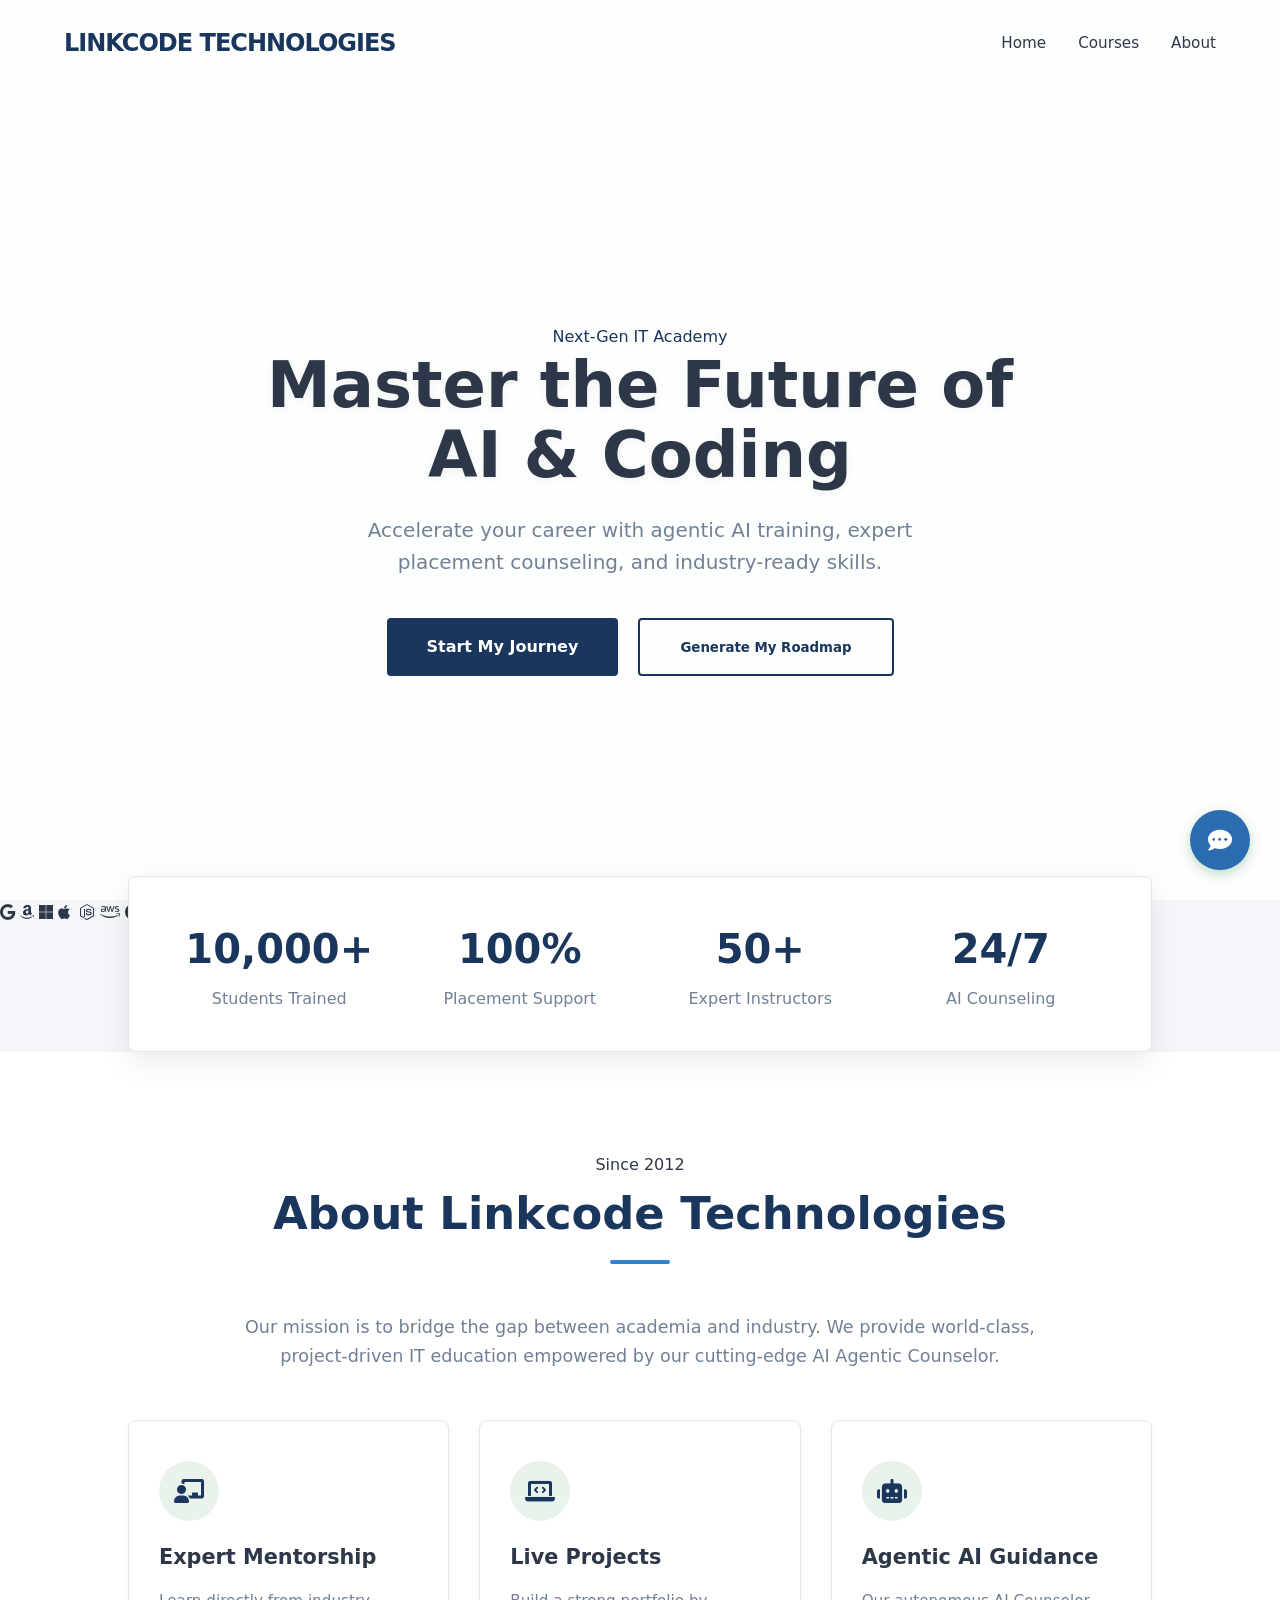
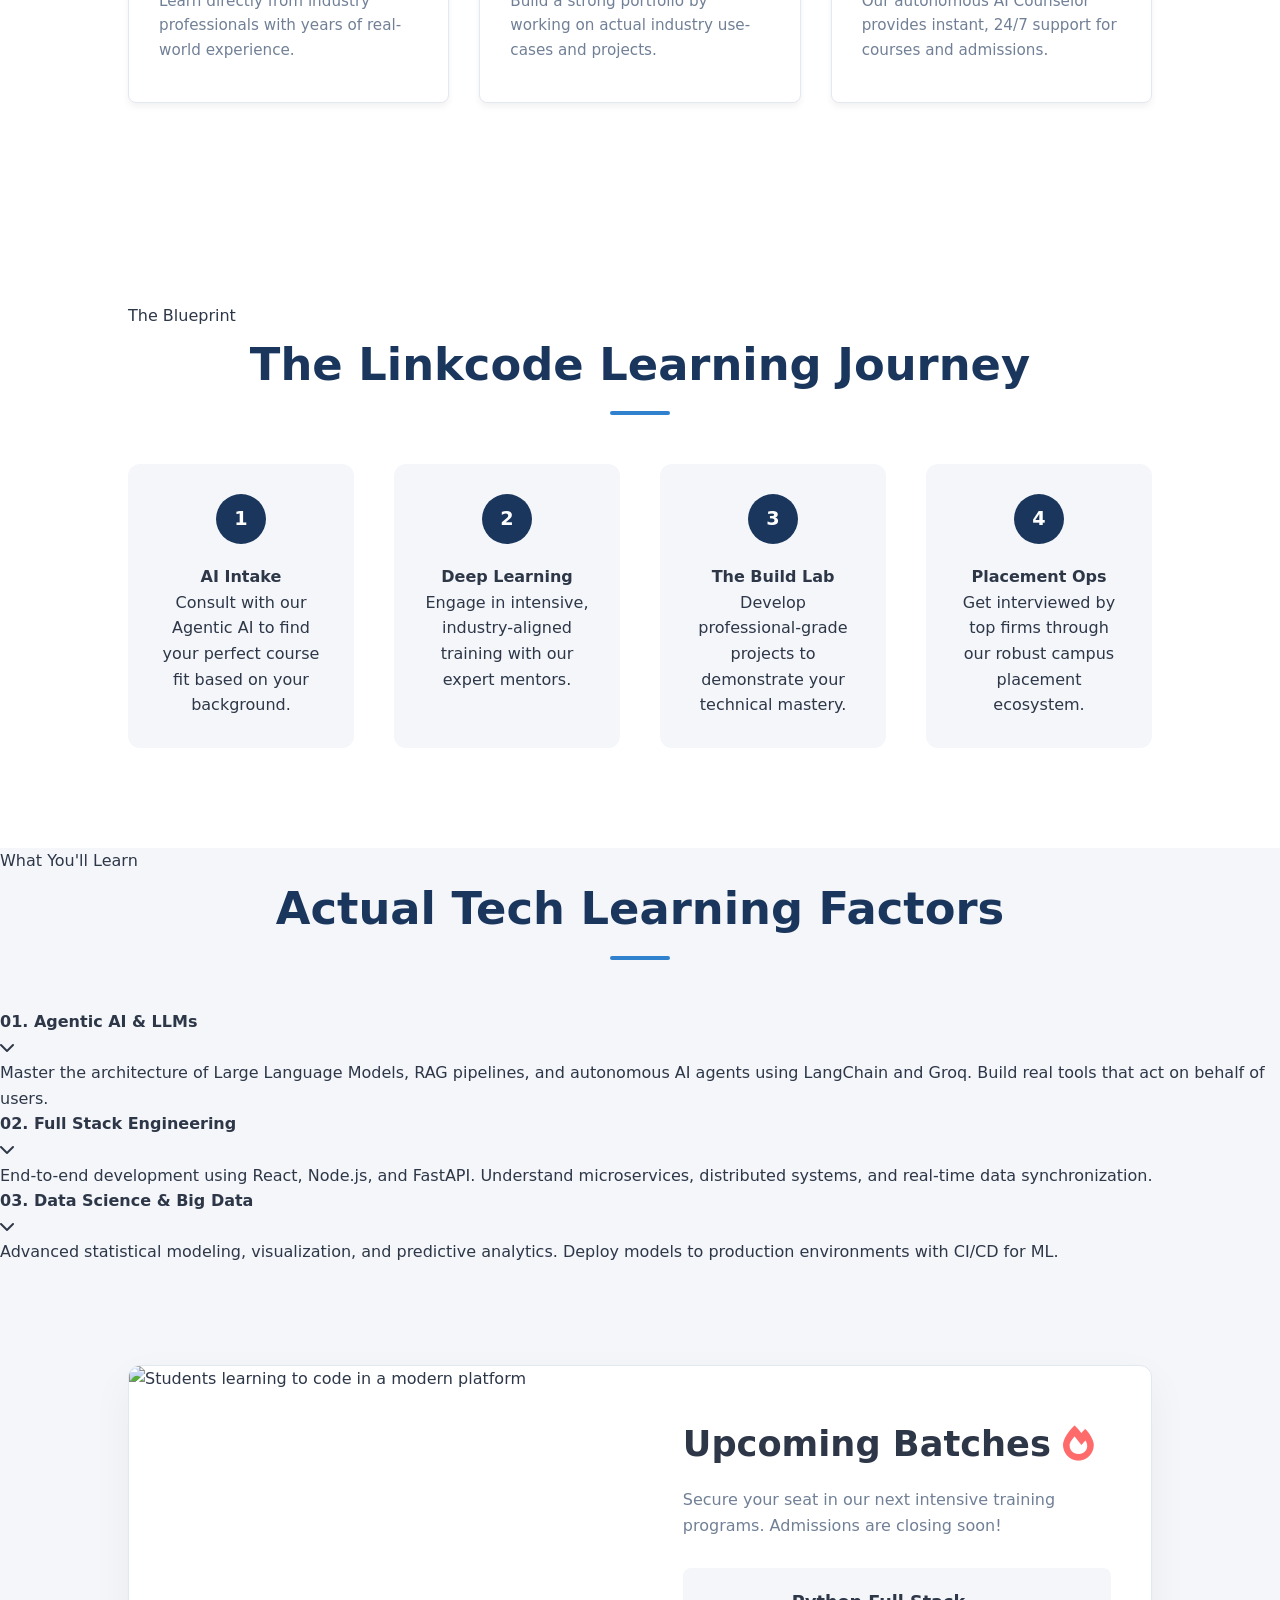
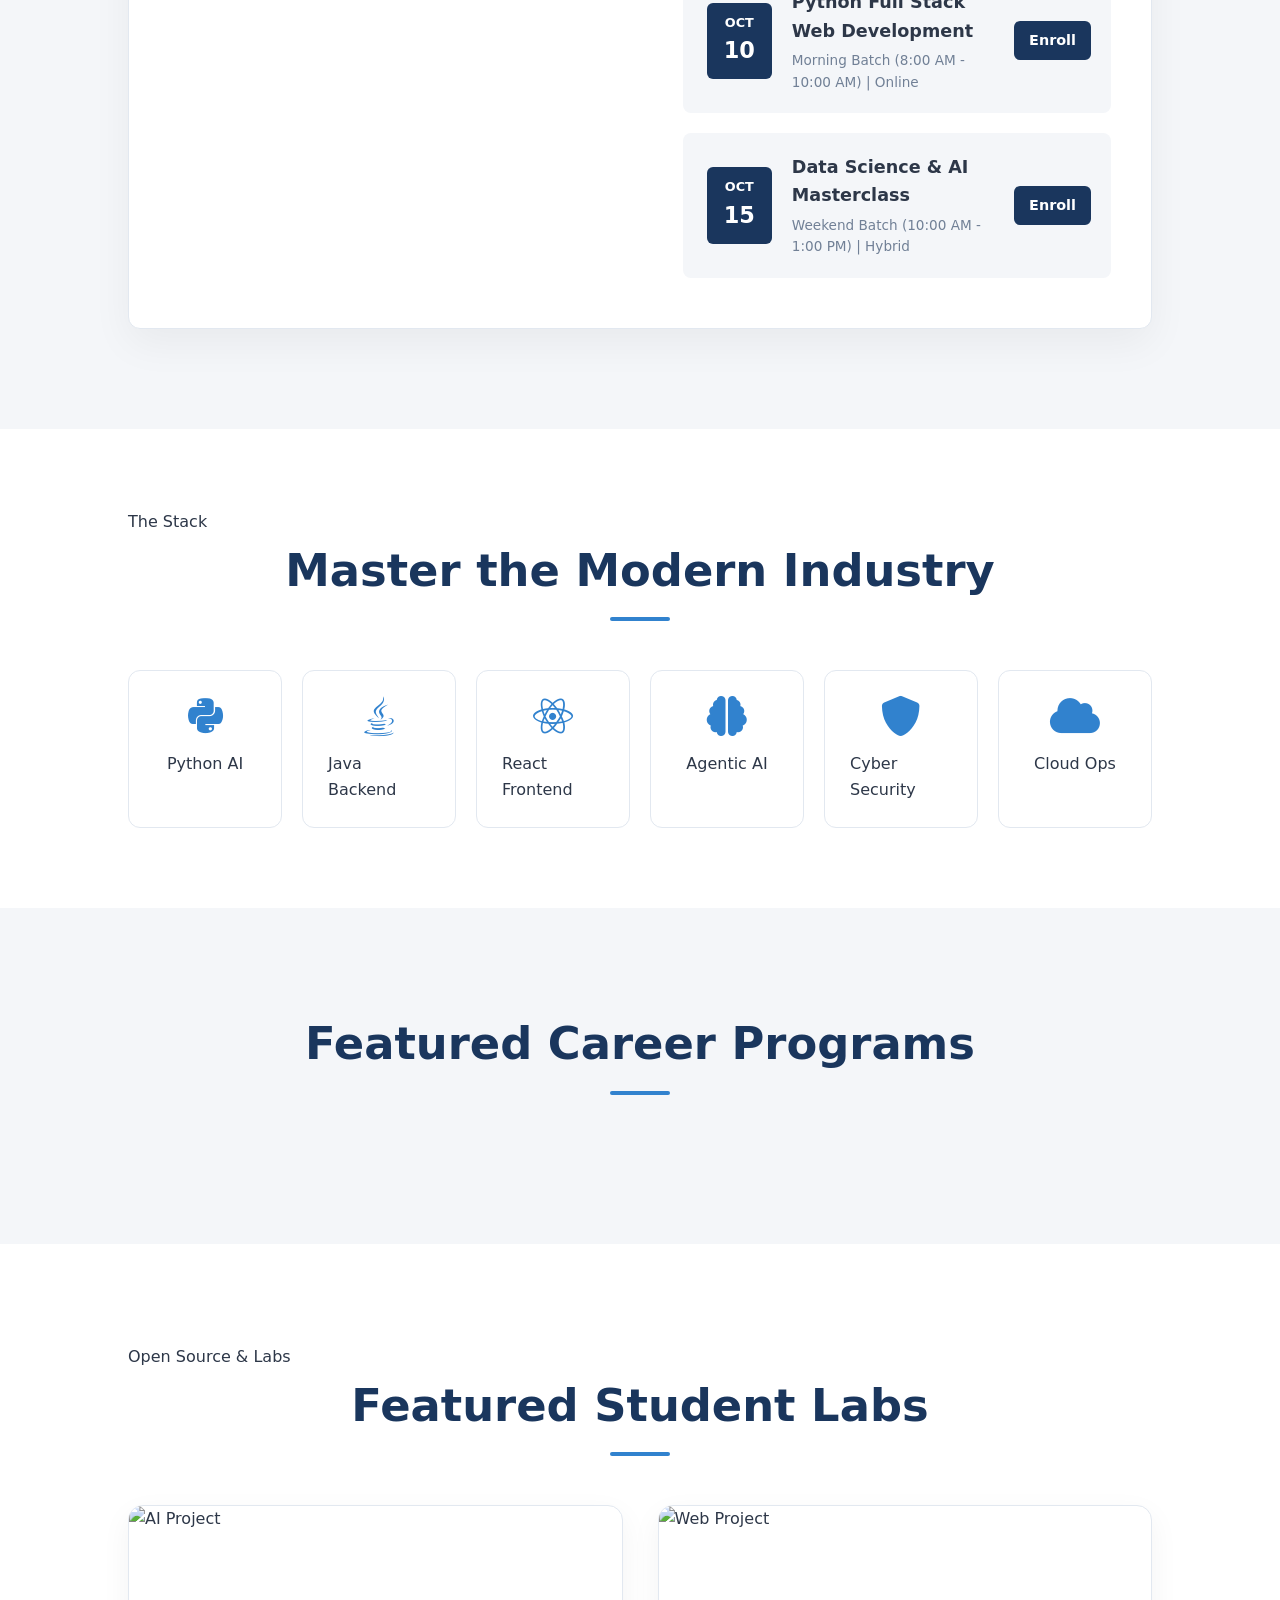
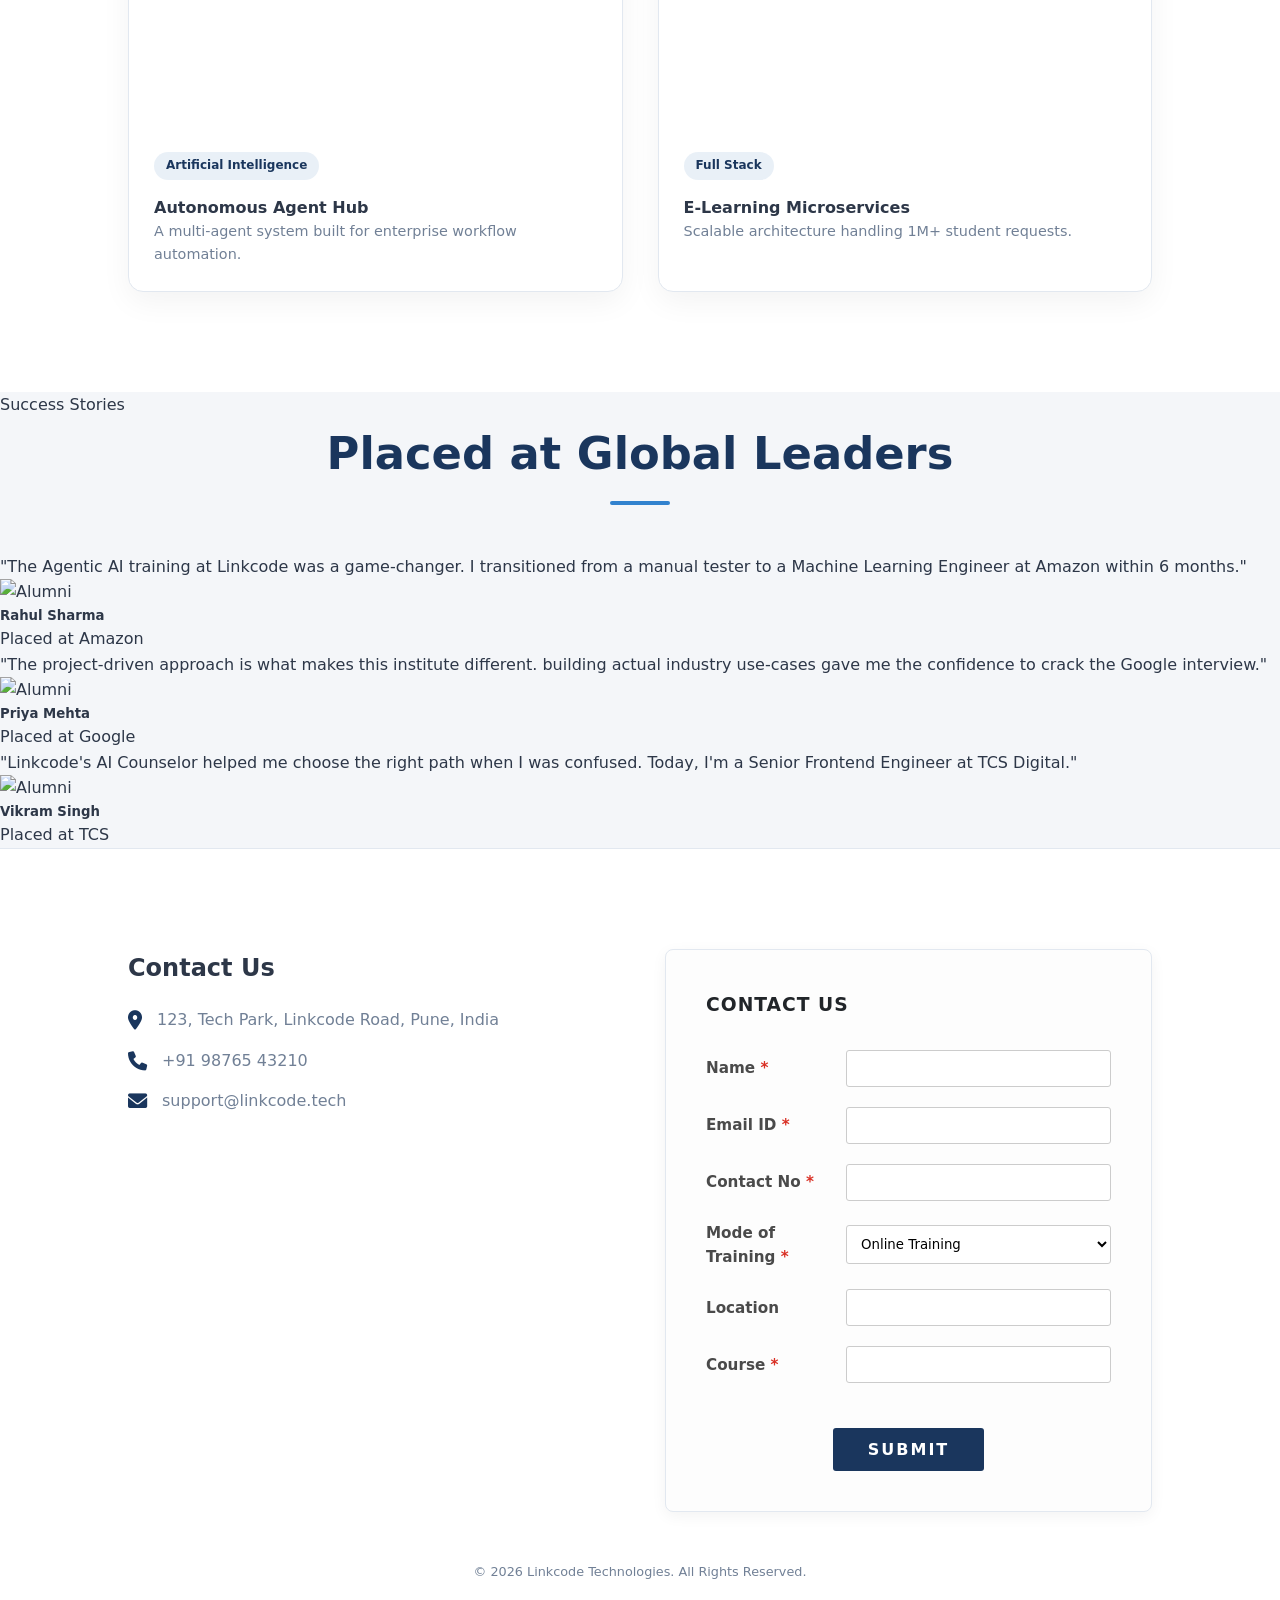
==== commit 7cc27f64: "Initial commit" ====
--- a/static/index.html
+++ b/static/index.html
@@ -21,12 +21,30 @@
     </header>
 
     <main>
-        <section id="home" class="hero" style="background: url('file:///C:/Users/Sarvadnya/.gemini/antigravity/brain/9d7de2ca-0e2e-46af-903d-d67aac53aba0/tech_learning_hero_1774855114515.png');">
+        <!-- Updated Hero with Professional Image -->
+        <section id="home" class="hero" style="background: url('https://images.unsplash.com/photo-1517245386807-bb43f82c33c4?q=80&w=1600&auto=format&fit=crop');">
+            <span class="section-subtitle" style="color: var(--primary);">Next-Gen IT Academy</span>
             <h1>Master the Future of <br>AI & Coding</h1>
             <p>Accelerate your career with agentic AI training, expert placement counseling, and industry-ready skills.</p>
             <div class="hero-btns" style="display: flex; gap: 20px;">
                 <a href="#courses" class="btn-primary">Start My Journey</a>
                 <button onclick="triggerRoadmap()" class="btn-primary" style="background: transparent; border: 2px solid var(--primary); color: var(--primary);">Generate My Roadmap</button>
+            </div>
+        </section>
+
+        <!-- NEW: Industry Partners Marquee -->
+        <section class="industry-section">
+            <div class="marquee">
+                <i class="fab fa-google"></i>
+                <i class="fab fa-amazon"></i>
+                <i class="fab fa-microsoft"></i>
+                <i class="fab fa-apple"></i>
+                <i class="fab fa-meta"></i>
+                <i class="fab fa-node-js"></i>
+                <i class="fab fa-aws"></i>
+                <i class="fab fa-google"></i>
+                <i class="fab fa-amazon"></i>
+                <i class="fab fa-microsoft"></i>
             </div>
         </section>
 
@@ -55,6 +73,7 @@
         <!-- About Us Section -->
         <section id="about" class="about-section">
             <div class="about-content">
+                <span class="section-subtitle">Since 2012</span>
                 <h2 class="section-title">About Linkcode Technologies</h2>
                 <p style="font-size: 1.1rem; color: var(--text-muted); max-width: 800px; margin: 0 auto 50px auto;">Our mission is to bridge the gap between academia and industry. We provide world-class, project-driven IT education empowered by our cutting-edge AI Agentic Counselor.</p>
 
@@ -78,8 +97,9 @@
             </div>
         </section>
 
-        <!-- NEW: Learning Journey Section -->
+        <!-- Learning Journey Section -->
         <section class="journey-section">
+            <span class="section-subtitle">The Blueprint</span>
             <h2 class="section-title">The Linkcode Learning Journey</h2>
             <div class="journey-grid">
                 <div class="journey-step">
@@ -105,11 +125,46 @@
             </div>
         </section>
 
+        <!-- NEW: Curriculum Accordion Section -->
+        <section class="curriculum-section">
+            <span class="section-subtitle">What You'll Learn</span>
+            <h2 class="section-title">Actual Tech Learning Factors</h2>
+            <div class="curriculum-container">
+                <div class="curriculum-item" onclick="this.classList.toggle('active')">
+                    <div class="curriculum-header">
+                        <h4>01. Agentic AI & LLMs</h4>
+                        <i class="fas fa-chevron-down"></i>
+                    </div>
+                    <div class="curriculum-content">
+                        <p>Master the architecture of Large Language Models, RAG pipelines, and autonomous AI agents using LangChain and Groq. Build real tools that act on behalf of users.</p>
+                    </div>
+                </div>
+                <div class="curriculum-item" onclick="this.classList.toggle('active')">
+                    <div class="curriculum-header">
+                        <h4>02. Full Stack Engineering</h4>
+                        <i class="fas fa-chevron-down"></i>
+                    </div>
+                    <div class="curriculum-content">
+                        <p>End-to-end development using React, Node.js, and FastAPI. Understand microservices, distributed systems, and real-time data synchronization.</p>
+                    </div>
+                </div>
+                <div class="curriculum-item" onclick="this.classList.toggle('active')">
+                    <div class="curriculum-header">
+                        <h4>03. Data Science & Big Data</h4>
+                        <i class="fas fa-chevron-down"></i>
+                    </div>
+                    <div class="curriculum-content">
+                        <p>Advanced statistical modeling, visualization, and predictive analytics. Deploy models to production environments with CI/CD for ML.</p>
+                    </div>
+                </div>
+            </div>
+        </section>
+
         <!-- Upcoming Batches Section -->
         <section id="upcoming-batches" class="upcoming-section">
             <div class="upcoming-content">
                 <div class="upcoming-image">
-                    <img src="file:///C:/Users/Sarvadnya/.gemini/antigravity/brain/9d7de2ca-0e2e-46af-903d-d67aac53aba0/ai_mentor_abstract_1774855139259.png" alt="Students learning to code in a modern platform">
+                    <img src="https://images.unsplash.com/photo-1522202176988-66273c2fd55f?q=80&w=1200&auto=format&fit=crop" alt="Students learning to code in a modern platform">
                 </div>
                 <div class="upcoming-text">
                     <h2>Upcoming Batches <i class="fas fa-fire" style="color: #ff6b6b;"></i></h2>
@@ -137,9 +192,10 @@
             </div>
         </section>
 
-        <!-- NEW: Tech Stack Section -->
+        <!-- Tech Stack Section -->
         <section class="tech-section" style="padding: 80px 10%; background: #ffffff;">
-            <h2 class="section-title">Master the Modern Tech Stack</h2>
+            <span class="section-subtitle">The Stack</span>
+            <h2 class="section-title">Master the Modern Industry</h2>
             <div class="tech-grid">
                 <div class="tech-card"><i class="fab fa-python"></i><span>Python AI</span></div>
                 <div class="tech-card"><i class="fab fa-java"></i><span>Java Backend</span></div>
@@ -152,19 +208,20 @@
 
         <!-- Course Section dynamic loading -->
         <section id="courses" style="padding: 100px 10%; background: var(--bg-main);">
-            <h2 class="section-title">Featured Programs</h2>
+            <h2 class="section-title">Featured Career Programs</h2>
             <div id="course-grid" style="display: grid; grid-template-columns: repeat(auto-fit, minmax(300px, 1fr)); gap: 30px;">
                 <!-- Dynamically populated -->
             </div>
         </section>
 
-        <!-- NEW: Featured Projects Section -->
+        <!-- Featured Projects Section -->
         <section class="project-showcase" style="padding: 100px 10%; background: #ffffff;">
+            <span class="section-subtitle">Open Source & Labs</span>
             <h2 class="section-title">Featured Student Labs</h2>
             <div class="project-grid">
                 <div class="project-card">
                     <div class="project-image">
-                        <img src="file:///C:/Users/Sarvadnya/.gemini/antigravity/brain/9d7de2ca-0e2e-46af-903d-d67aac53aba0/coding_project_showcase_1774855178048.png" alt="AI Project">
+                        <img src="https://images.unsplash.com/photo-1550751827-4bd374c3f58b?q=80&w=800&auto=format&fit=crop" alt="AI Project">
                     </div>
                     <div class="project-info">
                         <span class="project-tag">Artificial Intelligence</span>
@@ -174,12 +231,50 @@
                 </div>
                 <div class="project-card">
                     <div class="project-image">
-                        <img src="https://images.unsplash.com/photo-1555066931-4365d14bab8c?q=80&w=1000&auto=format&fit=crop" alt="Web Project">
+                        <img src="https://images.unsplash.com/photo-1555066931-4365d14bab8c?q=80&w=800&auto=format&fit=crop" alt="Web Project">
                     </div>
                     <div class="project-info">
                         <span class="project-tag">Full Stack</span>
                         <h4>E-Learning Microservices</h4>
                         <p style="color: var(--text-muted); font-size: 0.9rem;">Scalable architecture handling 1M+ student requests.</p>
+                    </div>
+                </div>
+            </div>
+        </section>
+
+        <!-- NEW: Alumni Success / Testimonials Section -->
+        <section class="alumni-section">
+            <span class="section-subtitle">Success Stories</span>
+            <h2 class="section-title">Placed at Global Leaders</h2>
+            <div class="alumni-grid">
+                <div class="alumni-card">
+                    <p class="alumni-quote">"The Agentic AI training at Linkcode was a game-changer. I transitioned from a manual tester to a Machine Learning Engineer at Amazon within 6 months."</p>
+                    <div class="alumni-profile">
+                        <img src="https://i.pravatar.cc/150?u=1" class="alumni-avatar" alt="Alumni">
+                        <div class="alumni-info">
+                            <h5>Rahul Sharma</h5>
+                            <span>Placed at Amazon</span>
+                        </div>
+                    </div>
+                </div>
+                <div class="alumni-card">
+                    <p class="alumni-quote">"The project-driven approach is what makes this institute different. building actual industry use-cases gave me the confidence to crack the Google interview."</p>
+                    <div class="alumni-profile">
+                        <img src="https://i.pravatar.cc/150?u=2" class="alumni-avatar" alt="Alumni">
+                        <div class="alumni-info">
+                            <h5>Priya Mehta</h5>
+                            <span>Placed at Google</span>
+                        </div>
+                    </div>
+                </div>
+                <div class="alumni-card">
+                    <p class="alumni-quote">"Linkcode's AI Counselor helped me choose the right path when I was confused. Today, I'm a Senior Frontend Engineer at TCS Digital."</p>
+                    <div class="alumni-profile">
+                        <img src="https://i.pravatar.cc/150?u=3" class="alumni-avatar" alt="Alumni">
+                        <div class="alumni-info">
+                            <h5>Vikram Singh</h5>
+                            <span>Placed at TCS</span>
+                        </div>
                     </div>
                 </div>
             </div>
--- a/static/css/style.css
+++ b/static/css/style.css
@@ -750,6 +750,188 @@
         grid-template-columns: 1fr;
     }
 
+/* --- FINAL TRANSFORMATION REFRESH --- */
+
+/* Industry Partners Marquee */
+.industry-section {
+    padding: 60px 5%;
+    background: #ffffff;
+    overflow: hidden;
+    border-bottom: 1px solid var(--glass-border);
+}
+
+.marquee {
+    display: flex;
+    white-space: nowrap;
+    gap: 100px;
+    animation: scroll 40s linear infinite;
+}
+
+.marquee i {
+    font-size: 2.5rem;
+    color: var(--text-muted);
+    opacity: 0.5;
+    transition: var(--transition);
+}
+
+.marquee i:hover {
+    color: var(--primary);
+    opacity: 1;
+}
+
+@keyframes scroll {
+    0% { transform: translateX(0); }
+    100% { transform: translateX(-100%); }
+}
+
+/* Curriculum Accordion */
+.curriculum-section {
+    padding: 100px 10%;
+    background: var(--bg-main);
+}
+
+.curriculum-container {
+    max-width: 900px;
+    margin: 0 auto;
+}
+
+.curriculum-item {
+    background: #ffffff;
+    border-radius: 12px;
+    margin-bottom: 15px;
+    border: 1px solid var(--glass-border);
+    overflow: hidden;
+}
+
+.curriculum-header {
+    padding: 20px 30px;
+    display: flex;
+    justify-content: space-between;
+    align-items: center;
+    cursor: pointer;
+    background: #ffffff;
+    transition: var(--transition);
+}
+
+.curriculum-header:hover {
+    background: rgba(43, 108, 176, 0.05);
+}
+
+.curriculum-header h4 {
+    font-size: 1.2rem;
+    color: var(--primary);
+}
+
+.curriculum-content {
+    padding: 0 30px;
+    max-height: 0;
+    overflow: hidden;
+    transition: all 0.5s cubic-bezier(0, 1, 0.5, 1);
+    background: #fdfdfd;
+}
+
+.curriculum-item.active .curriculum-content {
+    max-height: 500px;
+    padding: 20px 30px 30px 30px;
+}
+
+.curriculum-item.active .curriculum-header i {
+    transform: rotate(180deg);
+}
+
+/* Alumni Success Cards */
+.alumni-section {
+    padding: 100px 10%;
+    background: #ffffff;
+}
+
+.alumni-grid {
+    display: grid;
+    grid-template-columns: repeat(auto-fit, minmax(300px, 1fr));
+    gap: 30px;
+    margin-top: 50px;
+}
+
+.alumni-card {
+    padding: 40px;
+    border-radius: 20px;
+    background: #ffffff;
+    border: 1px solid var(--glass-border);
+    position: relative;
+    box-shadow: 0 10px 20px rgba(0,0,0,0.02);
+}
+
+.alumni-card::before {
+    content: '\f10d';
+    font-family: 'Font Awesome 6 Free';
+    font-weight: 900;
+    position: absolute;
+    top: 30px;
+    left: 40px;
+    font-size: 2rem;
+    color: var(--primary);
+    opacity: 0.1;
+}
+
+.alumni-quote {
+    font-size: 1.05rem;
+    color: var(--text-main);
+    margin-bottom: 25px;
+    font-style: italic;
+    line-height: 1.8;
+}
+
+.alumni-profile {
+    display: flex;
+    align-items: center;
+    gap: 15px;
+}
+
+.alumni-avatar {
+    width: 50px;
+    height: 50px;
+    border-radius: 50%;
+    object-fit: cover;
+}
+
+.alumni-info h5 {
+    color: var(--primary);
+    font-size: 1.1rem;
+}
+
+.alumni-info span {
+    color: var(--text-muted);
+    font-size: 0.85rem;
+}
+
+/* Final Polish Settings */
+.section-subtitle {
+    text-align: center;
+    color: var(--accent);
+    text-transform: uppercase;
+    font-weight: 700;
+    letter-spacing: 2px;
+    font-size: 0.9rem;
+    margin-bottom: 15px;
+    display: block;
+}
+
+.hero p {
+    font-weight: 500;
+    line-height: 1.8;
+    color: rgba(30, 50, 80, 0.8);
+}
+
+.btn-primary {
+    border-radius: 50px; /* Modern rounded look */
+    box-shadow: 0 10px 25px rgba(26, 54, 93, 0.2);
+}
+
+/* Dark Mode Hint for future expansion */
+@media (prefers-color-scheme: dark) {
+    /* Optional: We can add dark-themed academic accents here if user likes */
+}
+
     .section-title {
         font-size: 2rem;
     }
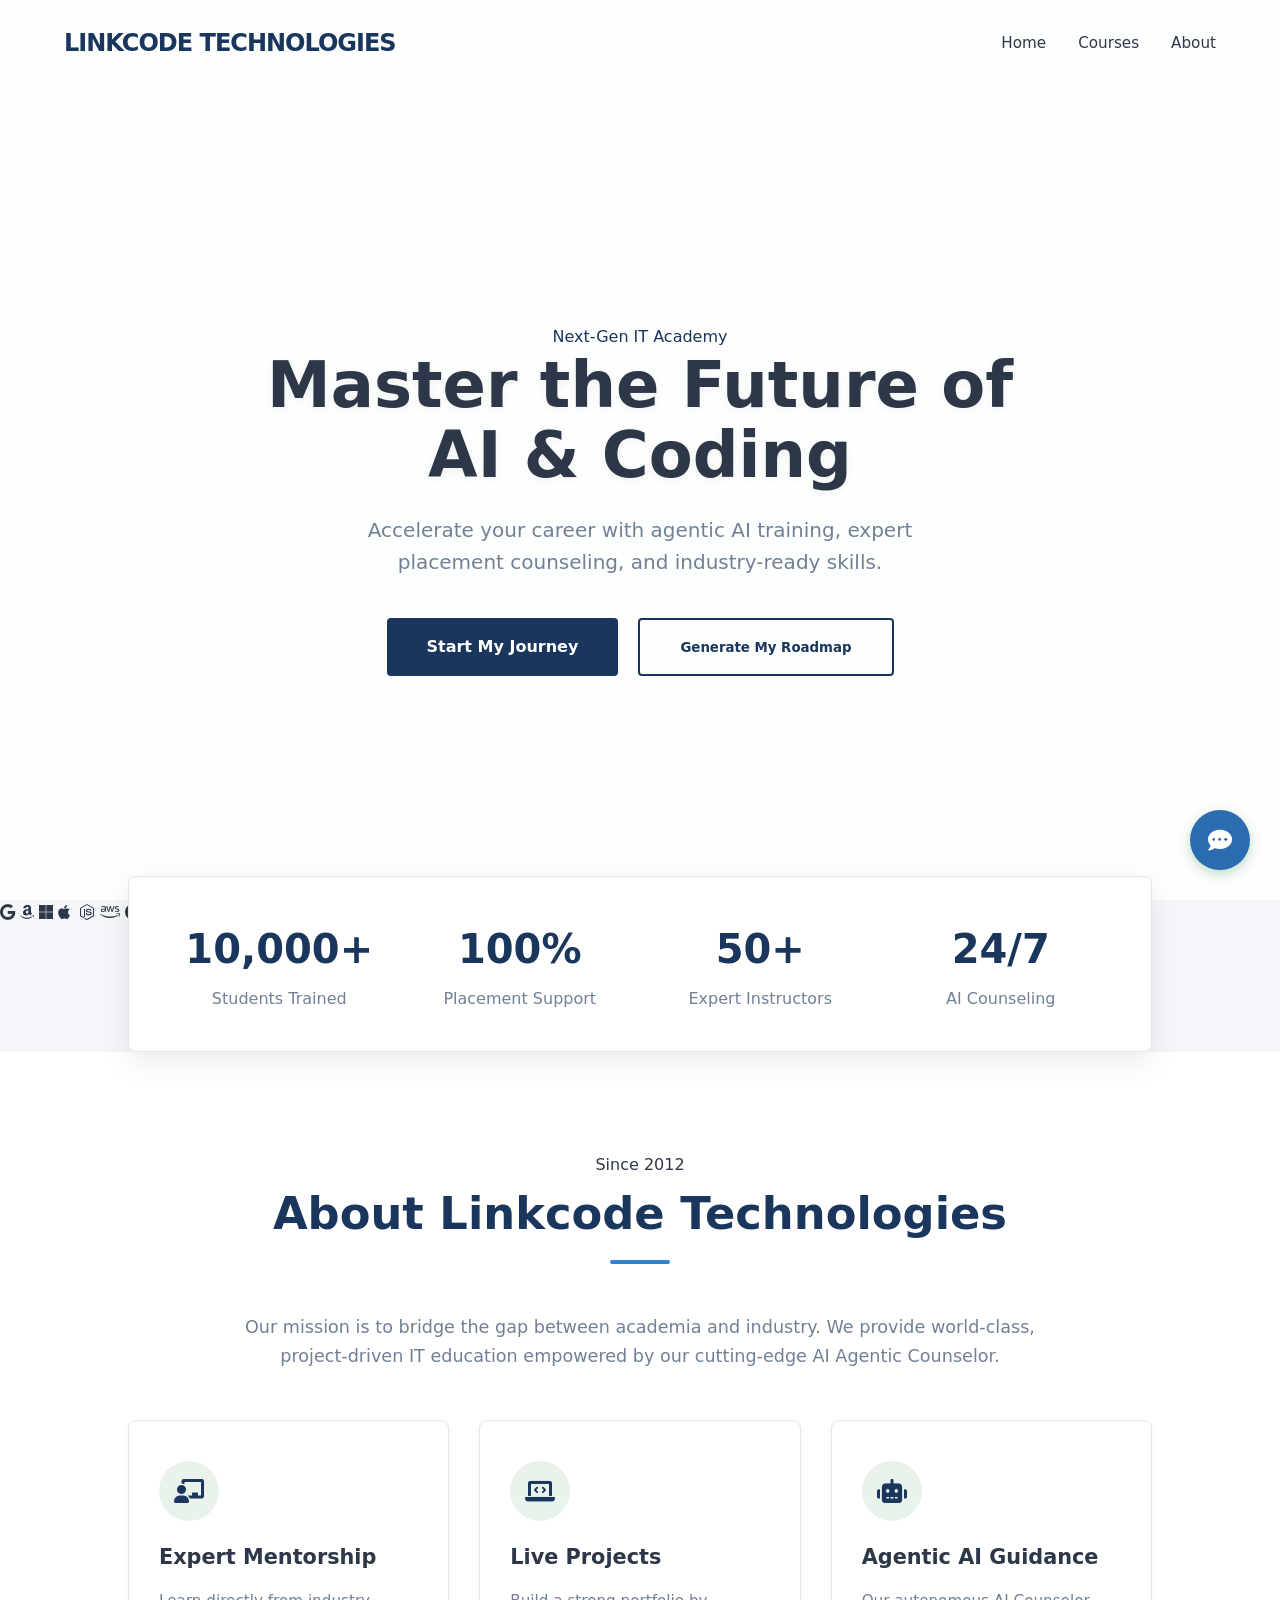
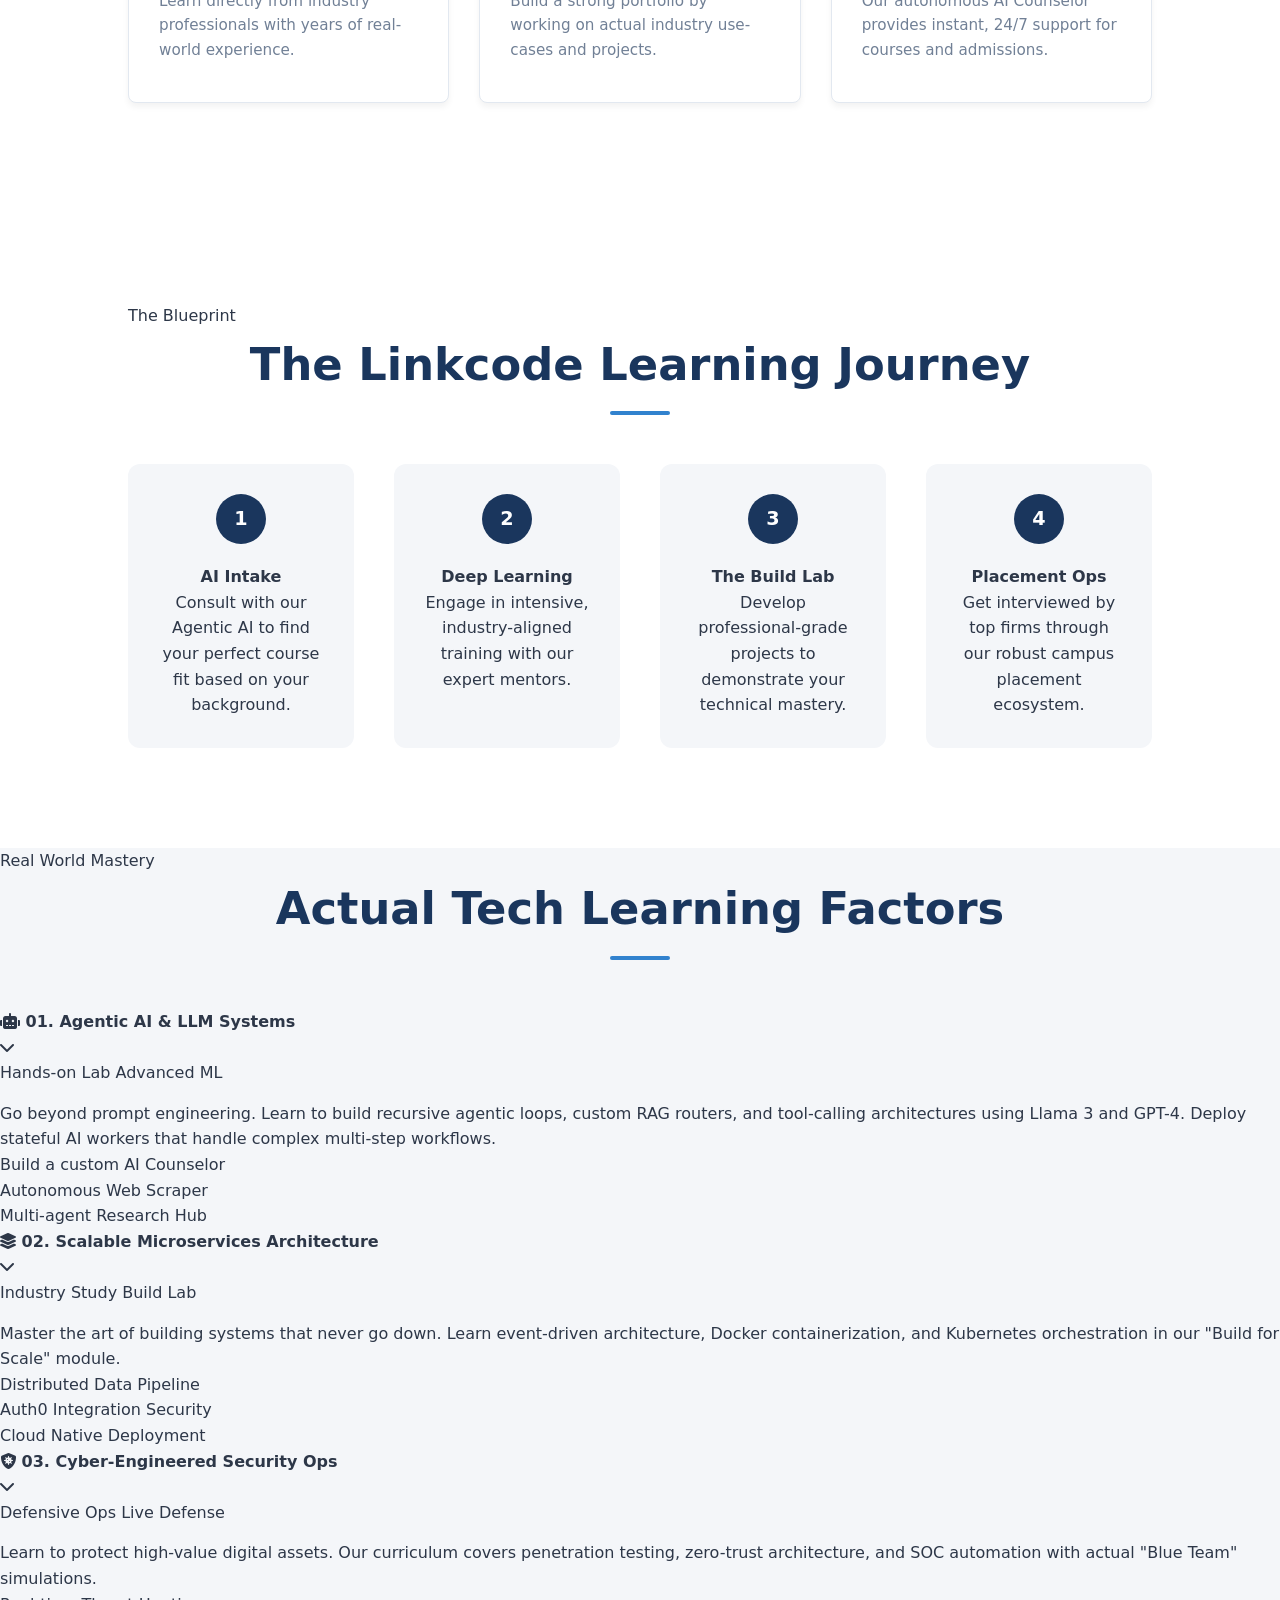
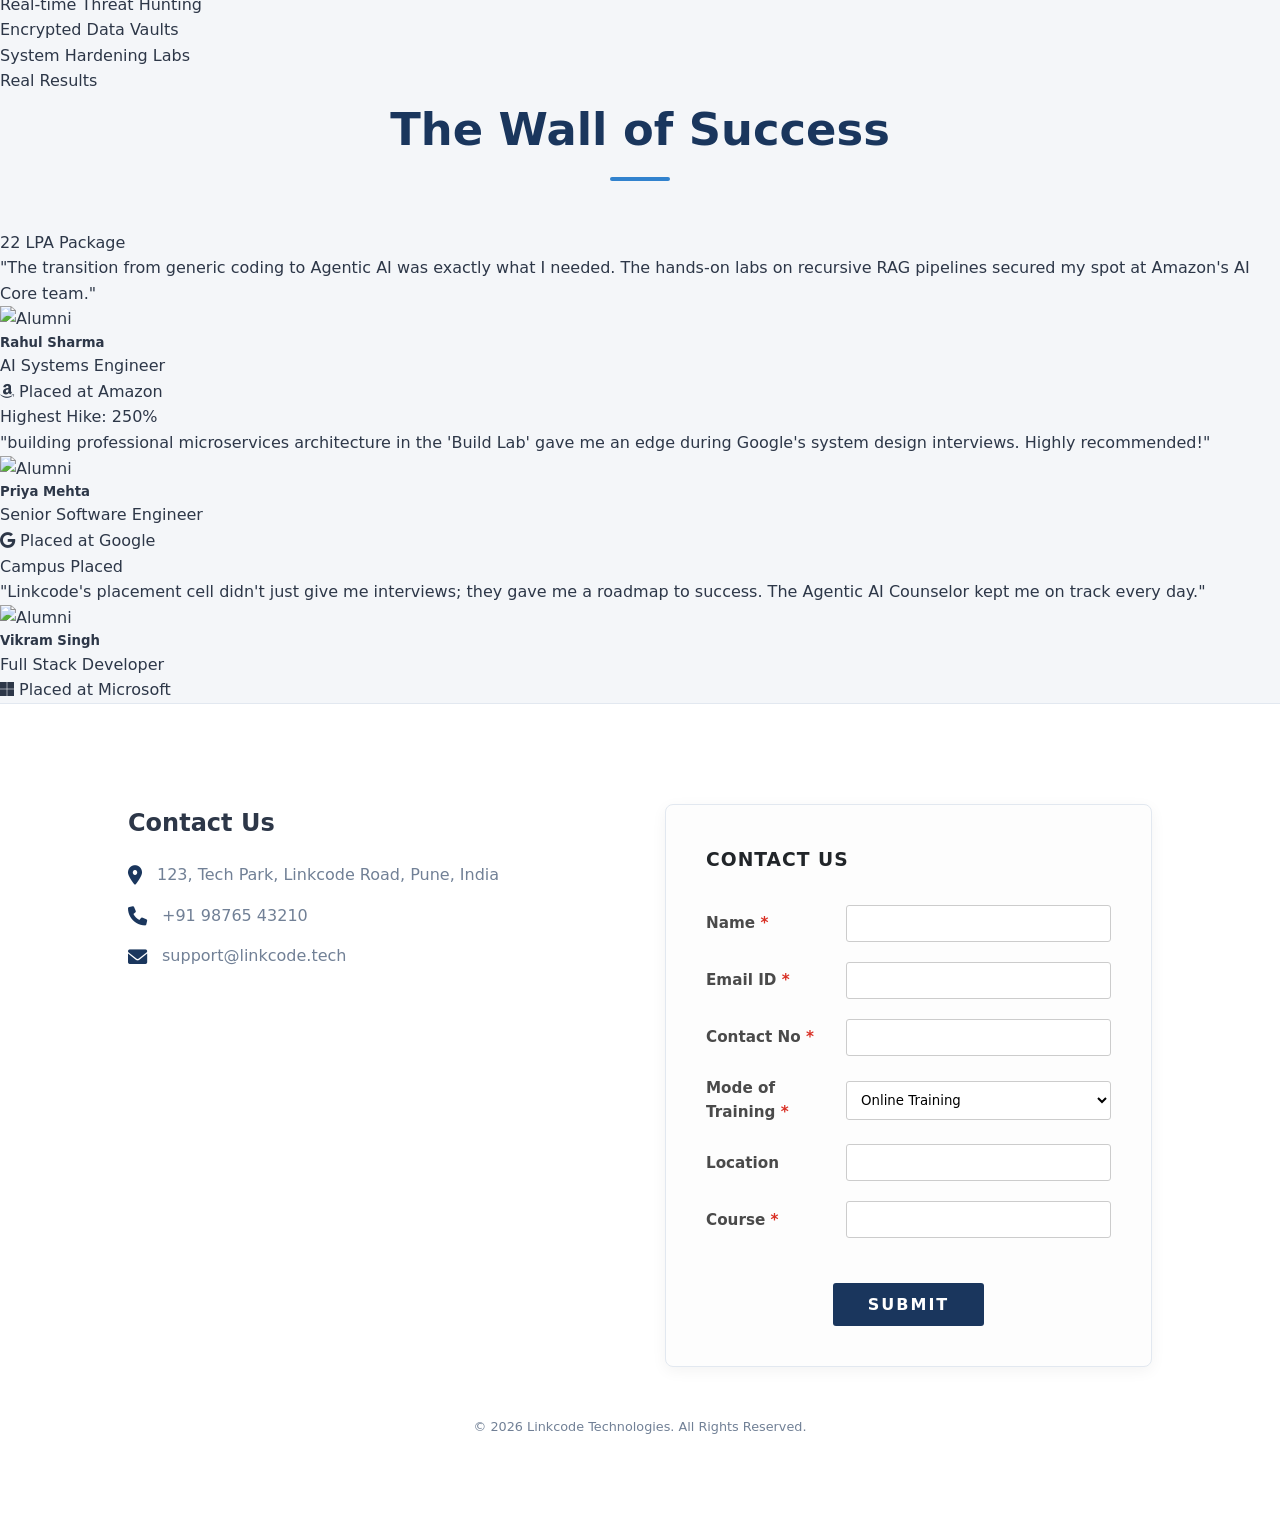
==== commit eef69c7c: "Initial commit" ====
--- a/static/index.html
+++ b/static/index.html
@@ -125,155 +125,118 @@
             </div>
         </section>
 
-        <!-- NEW: Curriculum Accordion Section -->
+        <!-- ELITE REDESIGN: Curriculum Explorer -->
         <section class="curriculum-section">
-            <span class="section-subtitle">What You'll Learn</span>
+            <span class="section-subtitle">Real World Mastery</span>
             <h2 class="section-title">Actual Tech Learning Factors</h2>
             <div class="curriculum-container">
                 <div class="curriculum-item" onclick="this.classList.toggle('active')">
                     <div class="curriculum-header">
-                        <h4>01. Agentic AI & LLMs</h4>
+                        <h4><i class="fas fa-robot status-icon"></i> 01. Agentic AI & LLM Systems</h4>
                         <i class="fas fa-chevron-down"></i>
                     </div>
                     <div class="curriculum-content">
-                        <p>Master the architecture of Large Language Models, RAG pipelines, and autonomous AI agents using LangChain and Groq. Build real tools that act on behalf of users.</p>
+                        <div style="margin-bottom: 15px;">
+                            <span class="learning-tag tag-lab">Hands-on Lab</span>
+                            <span class="learning-tag tag-skill">Advanced ML</span>
+                        </div>
+                        <p>Go beyond prompt engineering. Learn to build recursive agentic loops, custom RAG routers, and tool-calling architectures using Llama 3 and GPT-4. Deploy stateful AI workers that handle complex multi-step workflows.</p>
+                        <ul class="outcome-list">
+                            <li>Build a custom AI Counselor</li>
+                            <li>Autonomous Web Scraper</li>
+                            <li>Multi-agent Research Hub</li>
+                        </ul>
                     </div>
                 </div>
                 <div class="curriculum-item" onclick="this.classList.toggle('active')">
                     <div class="curriculum-header">
-                        <h4>02. Full Stack Engineering</h4>
+                        <h4><i class="fas fa-layer-group status-icon"></i> 02. Scalable Microservices Architecture</h4>
                         <i class="fas fa-chevron-down"></i>
                     </div>
                     <div class="curriculum-content">
-                        <p>End-to-end development using React, Node.js, and FastAPI. Understand microservices, distributed systems, and real-time data synchronization.</p>
+                        <div style="margin-bottom: 15px;">
+                            <span class="learning-tag tag-case">Industry Study</span>
+                            <span class="learning-tag tag-lab">Build Lab</span>
+                        </div>
+                        <p>Master the art of building systems that never go down. Learn event-driven architecture, Docker containerization, and Kubernetes orchestration in our "Build for Scale" module.</p>
+                        <ul class="outcome-list">
+                            <li>Distributed Data Pipeline</li>
+                            <li>Auth0 Integration Security</li>
+                            <li>Cloud Native Deployment</li>
+                        </ul>
                     </div>
                 </div>
                 <div class="curriculum-item" onclick="this.classList.toggle('active')">
                     <div class="curriculum-header">
-                        <h4>03. Data Science & Big Data</h4>
+                        <h4><i class="fas fa-shield-virus status-icon"></i> 03. Cyber-Engineered Security Ops</h4>
                         <i class="fas fa-chevron-down"></i>
                     </div>
                     <div class="curriculum-content">
-                        <p>Advanced statistical modeling, visualization, and predictive analytics. Deploy models to production environments with CI/CD for ML.</p>
-                    </div>
-                </div>
-            </div>
-        </section>
-
-        <!-- Upcoming Batches Section -->
-        <section id="upcoming-batches" class="upcoming-section">
-            <div class="upcoming-content">
-                <div class="upcoming-image">
-                    <img src="https://images.unsplash.com/photo-1522202176988-66273c2fd55f?q=80&w=1200&auto=format&fit=crop" alt="Students learning to code in a modern platform">
-                </div>
-                <div class="upcoming-text">
-                    <h2>Upcoming Batches <i class="fas fa-fire" style="color: #ff6b6b;"></i></h2>
-                    <p style="color: var(--text-muted); margin-bottom: 30px;">Secure your seat in our next intensive training programs. Admissions are closing soon!</p>
-
-                    <div class="batch-list">
-                        <div class="batch-item">
-                            <div class="batch-date"><span class="month">OCT</span><span class="day">10</span></div>
-                            <div class="batch-info">
-                                <h4>Python Full Stack Web Development</h4>
-                                <p>Morning Batch (8:00 AM - 10:00 AM) | Online</p>
-                            </div>
-                            <a href="#courses" class="btn-primary" style="padding: 8px 15px; font-size: 0.9rem; border-radius: 6px;">Enroll</a>
-                        </div>
-                        <div class="batch-item">
-                            <div class="batch-date"><span class="month">OCT</span><span class="day">15</span></div>
-                            <div class="batch-info">
-                                <h4>Data Science & AI Masterclass</h4>
-                                <p>Weekend Batch (10:00 AM - 1:00 PM) | Hybrid</p>
-                            </div>
-                            <a href="#courses" class="btn-primary" style="padding: 8px 15px; font-size: 0.9rem; border-radius: 6px;">Enroll</a>
-                        </div>
-                    </div>
-                </div>
-            </div>
-        </section>
-
-        <!-- Tech Stack Section -->
-        <section class="tech-section" style="padding: 80px 10%; background: #ffffff;">
-            <span class="section-subtitle">The Stack</span>
-            <h2 class="section-title">Master the Modern Industry</h2>
-            <div class="tech-grid">
-                <div class="tech-card"><i class="fab fa-python"></i><span>Python AI</span></div>
-                <div class="tech-card"><i class="fab fa-java"></i><span>Java Backend</span></div>
-                <div class="tech-card"><i class="fab fa-react"></i><span>React Frontend</span></div>
-                <div class="tech-card"><i class="fas fa-brain"></i><span>Agentic AI</span></div>
-                <div class="tech-card"><i class="fas fa-shield-alt"></i><span>Cyber Security</span></div>
-                <div class="tech-card"><i class="fas fa-cloud"></i><span>Cloud Ops</span></div>
-            </div>
-        </section>
-
-        <!-- Course Section dynamic loading -->
-        <section id="courses" style="padding: 100px 10%; background: var(--bg-main);">
-            <h2 class="section-title">Featured Career Programs</h2>
-            <div id="course-grid" style="display: grid; grid-template-columns: repeat(auto-fit, minmax(300px, 1fr)); gap: 30px;">
-                <!-- Dynamically populated -->
-            </div>
-        </section>
-
-        <!-- Featured Projects Section -->
-        <section class="project-showcase" style="padding: 100px 10%; background: #ffffff;">
-            <span class="section-subtitle">Open Source & Labs</span>
-            <h2 class="section-title">Featured Student Labs</h2>
-            <div class="project-grid">
-                <div class="project-card">
-                    <div class="project-image">
-                        <img src="https://images.unsplash.com/photo-1550751827-4bd374c3f58b?q=80&w=800&auto=format&fit=crop" alt="AI Project">
-                    </div>
-                    <div class="project-info">
-                        <span class="project-tag">Artificial Intelligence</span>
-                        <h4>Autonomous Agent Hub</h4>
-                        <p style="color: var(--text-muted); font-size: 0.9rem;">A multi-agent system built for enterprise workflow automation.</p>
-                    </div>
-                </div>
-                <div class="project-card">
-                    <div class="project-image">
-                        <img src="https://images.unsplash.com/photo-1555066931-4365d14bab8c?q=80&w=800&auto=format&fit=crop" alt="Web Project">
-                    </div>
-                    <div class="project-info">
-                        <span class="project-tag">Full Stack</span>
-                        <h4>E-Learning Microservices</h4>
-                        <p style="color: var(--text-muted); font-size: 0.9rem;">Scalable architecture handling 1M+ student requests.</p>
-                    </div>
-                </div>
-            </div>
-        </section>
-
-        <!-- NEW: Alumni Success / Testimonials Section -->
+                        <div style="margin-bottom: 15px;">
+                            <span class="learning-tag tag-skill">Defensive Ops</span>
+                            <span class="learning-tag tag-case">Live Defense</span>
+                        </div>
+                        <p>Learn to protect high-value digital assets. Our curriculum covers penetration testing, zero-trust architecture, and SOC automation with actual "Blue Team" simulations.</p>
+                        <ul class="outcome-list">
+                            <li>Real-time Threat Hunting</li>
+                            <li>Encrypted Data Vaults</li>
+                            <li>System Hardening Labs</li>
+                        </ul>
+                    </div>
+                </div>
+            </div>
+        </section>
+
+        <!-- ELITE REDESIGN: Wall of Success -->
         <section class="alumni-section">
-            <span class="section-subtitle">Success Stories</span>
-            <h2 class="section-title">Placed at Global Leaders</h2>
+            <span class="section-subtitle">Real Results</span>
+            <h2 class="section-title">The Wall of Success</h2>
             <div class="alumni-grid">
                 <div class="alumni-card">
-                    <p class="alumni-quote">"The Agentic AI training at Linkcode was a game-changer. I transitioned from a manual tester to a Machine Learning Engineer at Amazon within 6 months."</p>
-                    <div class="alumni-profile">
-                        <img src="https://i.pravatar.cc/150?u=1" class="alumni-avatar" alt="Alumni">
-                        <div class="alumni-info">
-                            <h5>Rahul Sharma</h5>
-                            <span>Placed at Amazon</span>
+                    <span class="success-badge">22 LPA Package</span>
+                    <p class="alumni-quote">"The transition from generic coding to Agentic AI was exactly what I needed. The hands-on labs on recursive RAG pipelines secured my spot at Amazon's AI Core team."</p>
+                    <div>
+                        <div class="alumni-profile">
+                            <img src="https://i.pravatar.cc/150?u=12" class="alumni-avatar" alt="Alumni">
+                            <div class="alumni-info">
+                                <h5>Rahul Sharma</h5>
+                                <span>AI Systems Engineer</span>
+                            </div>
+                        </div>
+                        <div class="company-logo-pill">
+                            <i class="fab fa-amazon"></i> Placed at Amazon
                         </div>
                     </div>
                 </div>
                 <div class="alumni-card">
-                    <p class="alumni-quote">"The project-driven approach is what makes this institute different. building actual industry use-cases gave me the confidence to crack the Google interview."</p>
-                    <div class="alumni-profile">
-                        <img src="https://i.pravatar.cc/150?u=2" class="alumni-avatar" alt="Alumni">
-                        <div class="alumni-info">
-                            <h5>Priya Mehta</h5>
-                            <span>Placed at Google</span>
+                    <span class="success-badge">Highest Hike: 250%</span>
+                    <p class="alumni-quote">"building professional microservices architecture in the 'Build Lab' gave me an edge during Google's system design interviews. Highly recommended!"</p>
+                    <div>
+                        <div class="alumni-profile">
+                            <img src="https://i.pravatar.cc/150?u=22" class="alumni-avatar" alt="Alumni">
+                            <div class="alumni-info">
+                                <h5>Priya Mehta</h5>
+                                <span>Senior Software Engineer</span>
+                            </div>
+                        </div>
+                        <div class="company-logo-pill">
+                            <i class="fab fa-google"></i> Placed at Google
                         </div>
                     </div>
                 </div>
                 <div class="alumni-card">
-                    <p class="alumni-quote">"Linkcode's AI Counselor helped me choose the right path when I was confused. Today, I'm a Senior Frontend Engineer at TCS Digital."</p>
-                    <div class="alumni-profile">
-                        <img src="https://i.pravatar.cc/150?u=3" class="alumni-avatar" alt="Alumni">
-                        <div class="alumni-info">
-                            <h5>Vikram Singh</h5>
-                            <span>Placed at TCS</span>
+                    <span class="success-badge">Campus Placed</span>
+                    <p class="alumni-quote">"Linkcode's placement cell didn't just give me interviews; they gave me a roadmap to success. The Agentic AI Counselor kept me on track every day."</p>
+                    <div>
+                        <div class="alumni-profile">
+                            <img src="https://i.pravatar.cc/150?u=32" class="alumni-avatar" alt="Alumni">
+                            <div class="alumni-info">
+                                <h5>Vikram Singh</h5>
+                                <span>Full Stack Developer</span>
+                            </div>
+                        </div>
+                        <div class="company-logo-pill">
+                            <i class="fab fa-microsoft"></i> Placed at Microsoft
                         </div>
                     </div>
                 </div>
--- a/static/css/style.css
+++ b/static/css/style.css
@@ -839,97 +839,131 @@
     transform: rotate(180deg);
 }
 
-/* Alumni Success Cards */
+/* --- ELITE REDESIGN: Tech Learning & Placement --- */
+
+/* Curriculum - Phase Badges & Explorer */
+.learning-tag {
+    display: inline-block;
+    padding: 3px 10px;
+    border-radius: 4px;
+    font-size: 0.7rem;
+    font-weight: 800;
+    text-transform: uppercase;
+    margin-right: 8px;
+    letter-spacing: 1px;
+}
+
+.tag-lab { background: #EBF8FF; color: #3182CE; border: 1px solid #BEE3F8; }
+.tag-case { background: #F0FFF4; color: #38A169; border: 1px solid #C6F6D5; }
+.tag-skill { background: #FFF5F5; color: #E53E3E; border: 1px solid #FED7D7; }
+
+.curriculum-item {
+    border-left: 5px solid var(--primary);
+    transition: all 0.4s cubic-bezier(0.175, 0.885, 0.32, 1.275);
+}
+
+.curriculum-item:hover {
+    transform: translateX(10px);
+}
+
+.curriculum-header h4 {
+    display: flex;
+    align-items: center;
+    gap: 12px;
+}
+
+.curriculum-header i.status-icon {
+    font-size: 1rem;
+    color: var(--accent);
+}
+
+/* Placement - Wall of Success Redesign */
 .alumni-section {
-    padding: 100px 10%;
-    background: #ffffff;
-}
-
-.alumni-grid {
+    background: linear-gradient(180deg, #ffffff 0%, #f7fafc 100%);
+    padding: 120px 10%;
+}
+
+.alumni-card {
+    background: rgba(255, 255, 255, 0.8);
+    backdrop-filter: blur(10px);
+    border: 1px solid rgba(255, 255, 255, 0.5);
+    padding: 45px 35px;
+    border-radius: 24px;
+    box-shadow: 0 20px 40px rgba(0,0,0,0.03);
+    display: flex;
+    flex-direction: column;
+    justify-content: space-between;
+    min-height: 400px;
+}
+
+.alumni-card:hover {
+    box-shadow: 0 30px 60px rgba(43, 108, 176, 0.1);
+}
+
+.success-badge {
+    position: absolute;
+    top: 25px;
+    right: 25px;
+    background: var(--accent);
+    color: white;
+    padding: 5px 12px;
+    border-radius: 50px;
+    font-size: 0.75rem;
+    font-weight: 800;
+    box-shadow: 0 4px 10px rgba(255, 87, 34, 0.3);
+}
+
+.company-logo-pill {
+    display: flex;
+    align-items: center;
+    gap: 8px;
+    background: #f8f9fa;
+    padding: 6px 14px;
+    border-radius: 50px;
+    font-size: 0.8rem;
+    font-weight: 700;
+    color: var(--primary);
+    margin-top: 15px;
+    border: 1px solid var(--glass-border);
+}
+
+.company-logo-pill i {
+    font-size: 1rem;
+}
+
+/* Elite Typography Adjustments */
+.section-title {
+    margin-bottom: 5rem;
+}
+
+.curriculum-content p {
+    font-size: 1rem;
+    line-height: 1.7;
+    color: #4A5568;
+}
+
+.outcome-list {
+    margin-top: 15px;
     display: grid;
-    grid-template-columns: repeat(auto-fit, minmax(300px, 1fr));
-    gap: 30px;
-    margin-top: 50px;
-}
-
-.alumni-card {
-    padding: 40px;
-    border-radius: 20px;
-    background: #ffffff;
-    border: 1px solid var(--glass-border);
-    position: relative;
-    box-shadow: 0 10px 20px rgba(0,0,0,0.02);
-}
-
-.alumni-card::before {
-    content: '\f10d';
+    grid-template-columns: 1fr 1fr;
+    gap: 10px;
+    list-style: none;
+    padding: 0;
+}
+
+.outcome-list li {
+    font-size: 0.85rem;
+    color: var(--text-main);
+    display: flex;
+    align-items: center;
+    gap: 8px;
+}
+
+.outcome-list li::before {
+    content: '\f058';
     font-family: 'Font Awesome 6 Free';
     font-weight: 900;
-    position: absolute;
-    top: 30px;
-    left: 40px;
-    font-size: 2rem;
-    color: var(--primary);
-    opacity: 0.1;
-}
-
-.alumni-quote {
-    font-size: 1.05rem;
-    color: var(--text-main);
-    margin-bottom: 25px;
-    font-style: italic;
-    line-height: 1.8;
-}
-
-.alumni-profile {
-    display: flex;
-    align-items: center;
-    gap: 15px;
-}
-
-.alumni-avatar {
-    width: 50px;
-    height: 50px;
-    border-radius: 50%;
-    object-fit: cover;
-}
-
-.alumni-info h5 {
-    color: var(--primary);
-    font-size: 1.1rem;
-}
-
-.alumni-info span {
-    color: var(--text-muted);
-    font-size: 0.85rem;
-}
-
-/* Final Polish Settings */
-.section-subtitle {
-    text-align: center;
-    color: var(--accent);
-    text-transform: uppercase;
-    font-weight: 700;
-    letter-spacing: 2px;
-    font-size: 0.9rem;
-    margin-bottom: 15px;
-    display: block;
-}
-
-.hero p {
-    font-weight: 500;
-    line-height: 1.8;
-    color: rgba(30, 50, 80, 0.8);
-}
-
-.btn-primary {
-    border-radius: 50px; /* Modern rounded look */
-    box-shadow: 0 10px 25px rgba(26, 54, 93, 0.2);
-}
-
-/* Dark Mode Hint for future expansion */
-@media (prefers-color-scheme: dark) {
-    /* Optional: We can add dark-themed academic accents here if user likes */
+    color: #38A169;
 }
 
     .section-title {
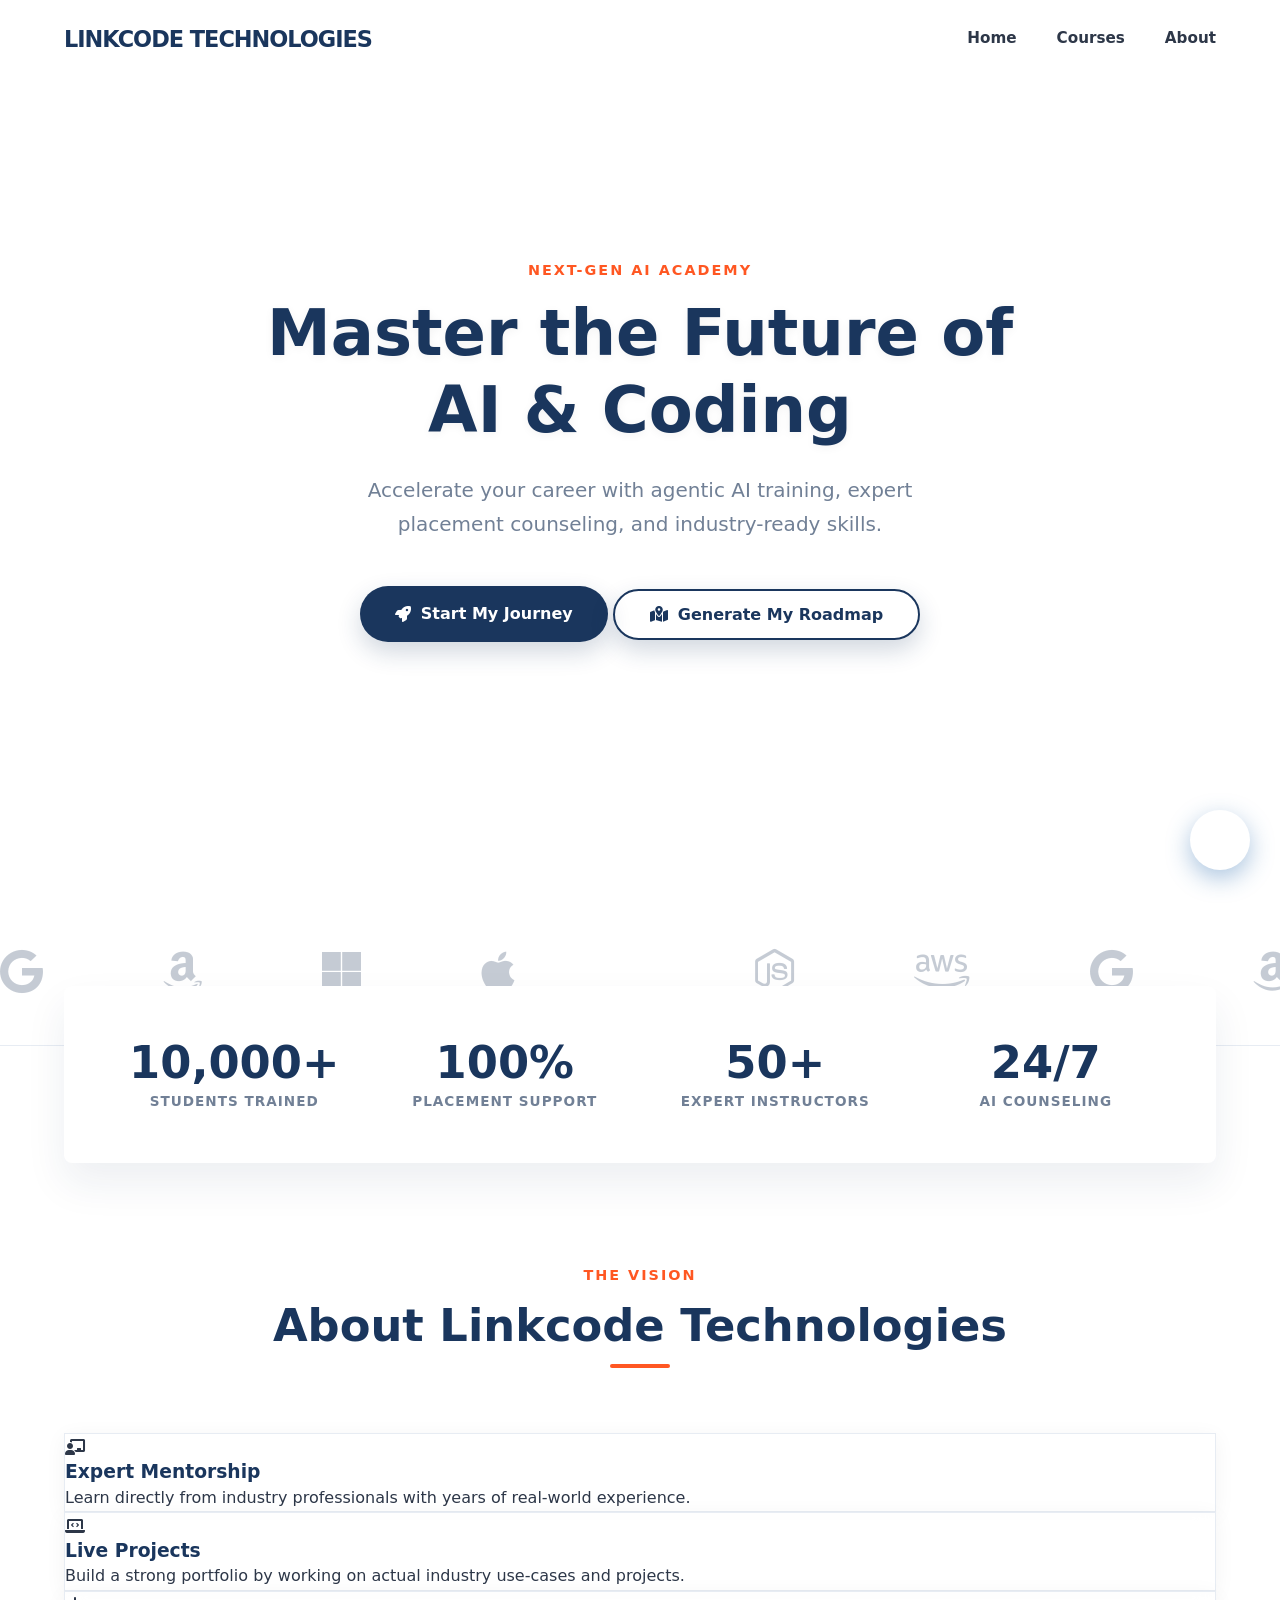
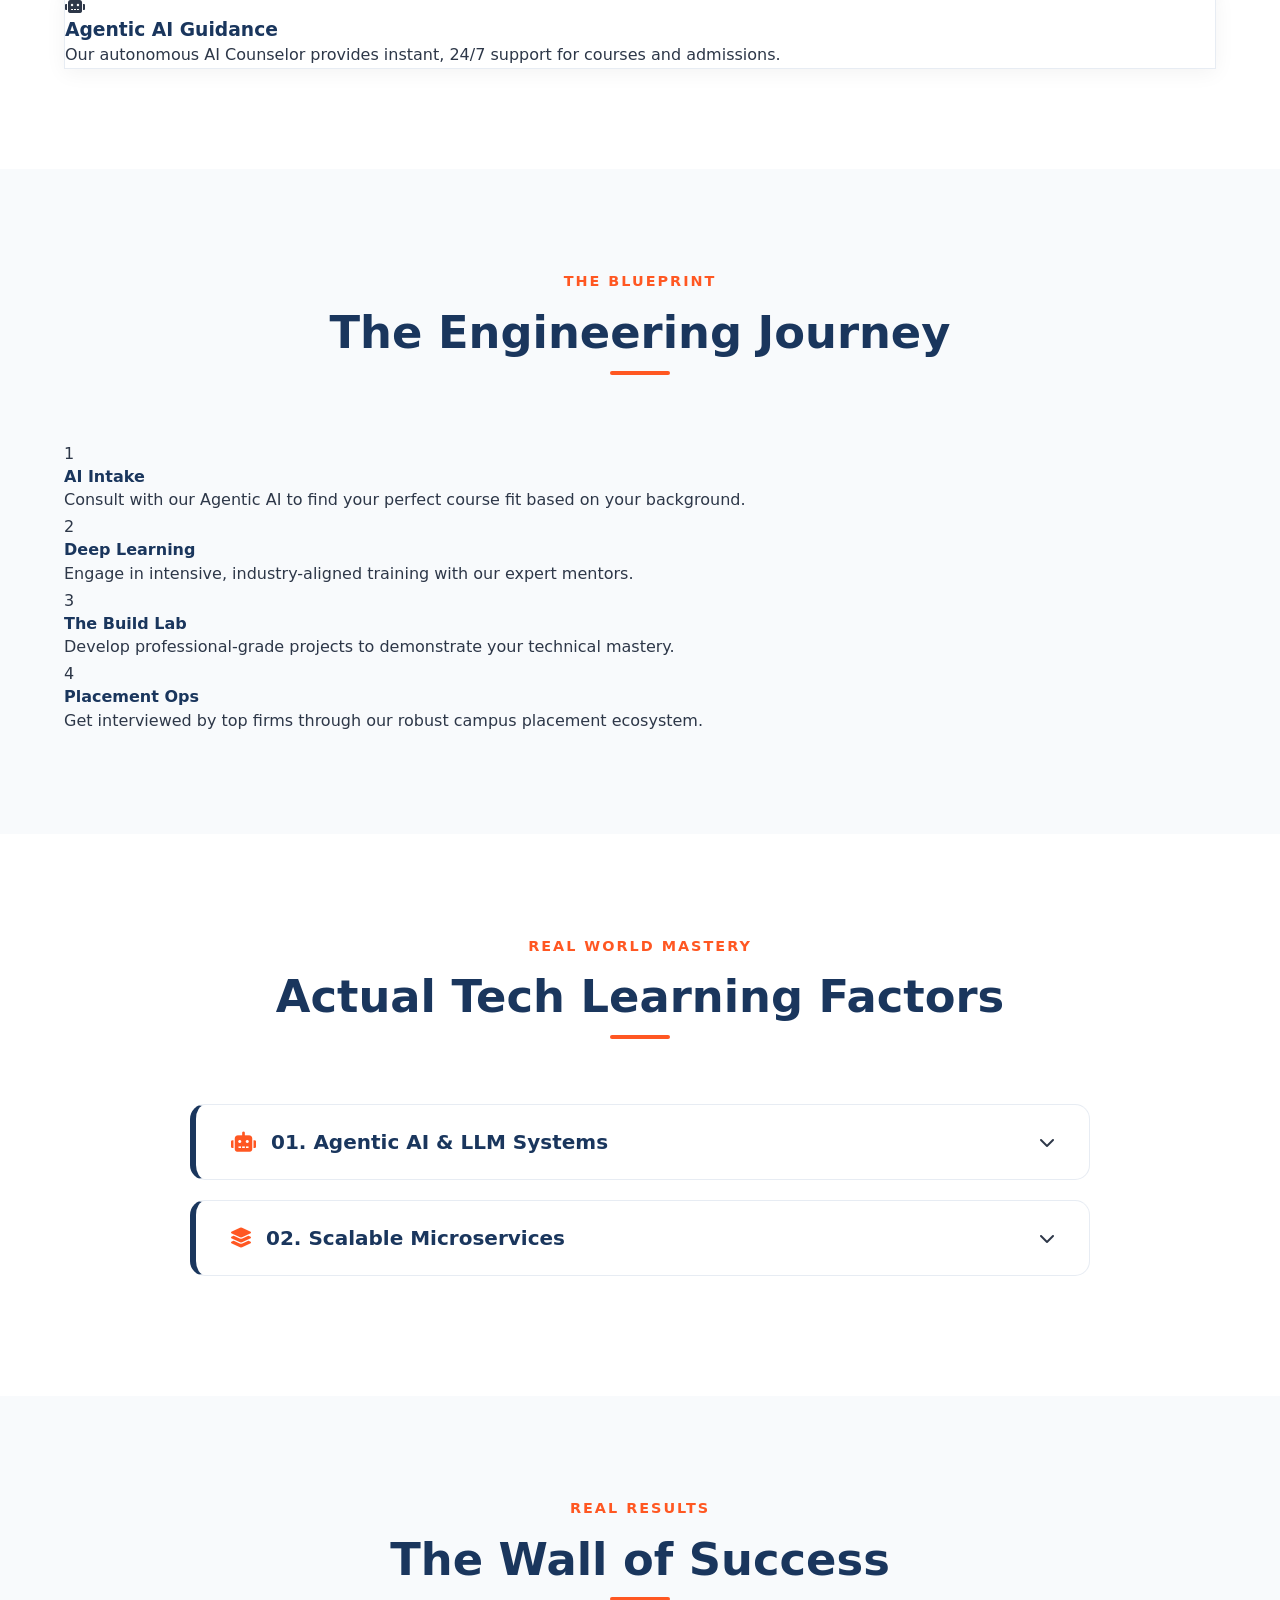
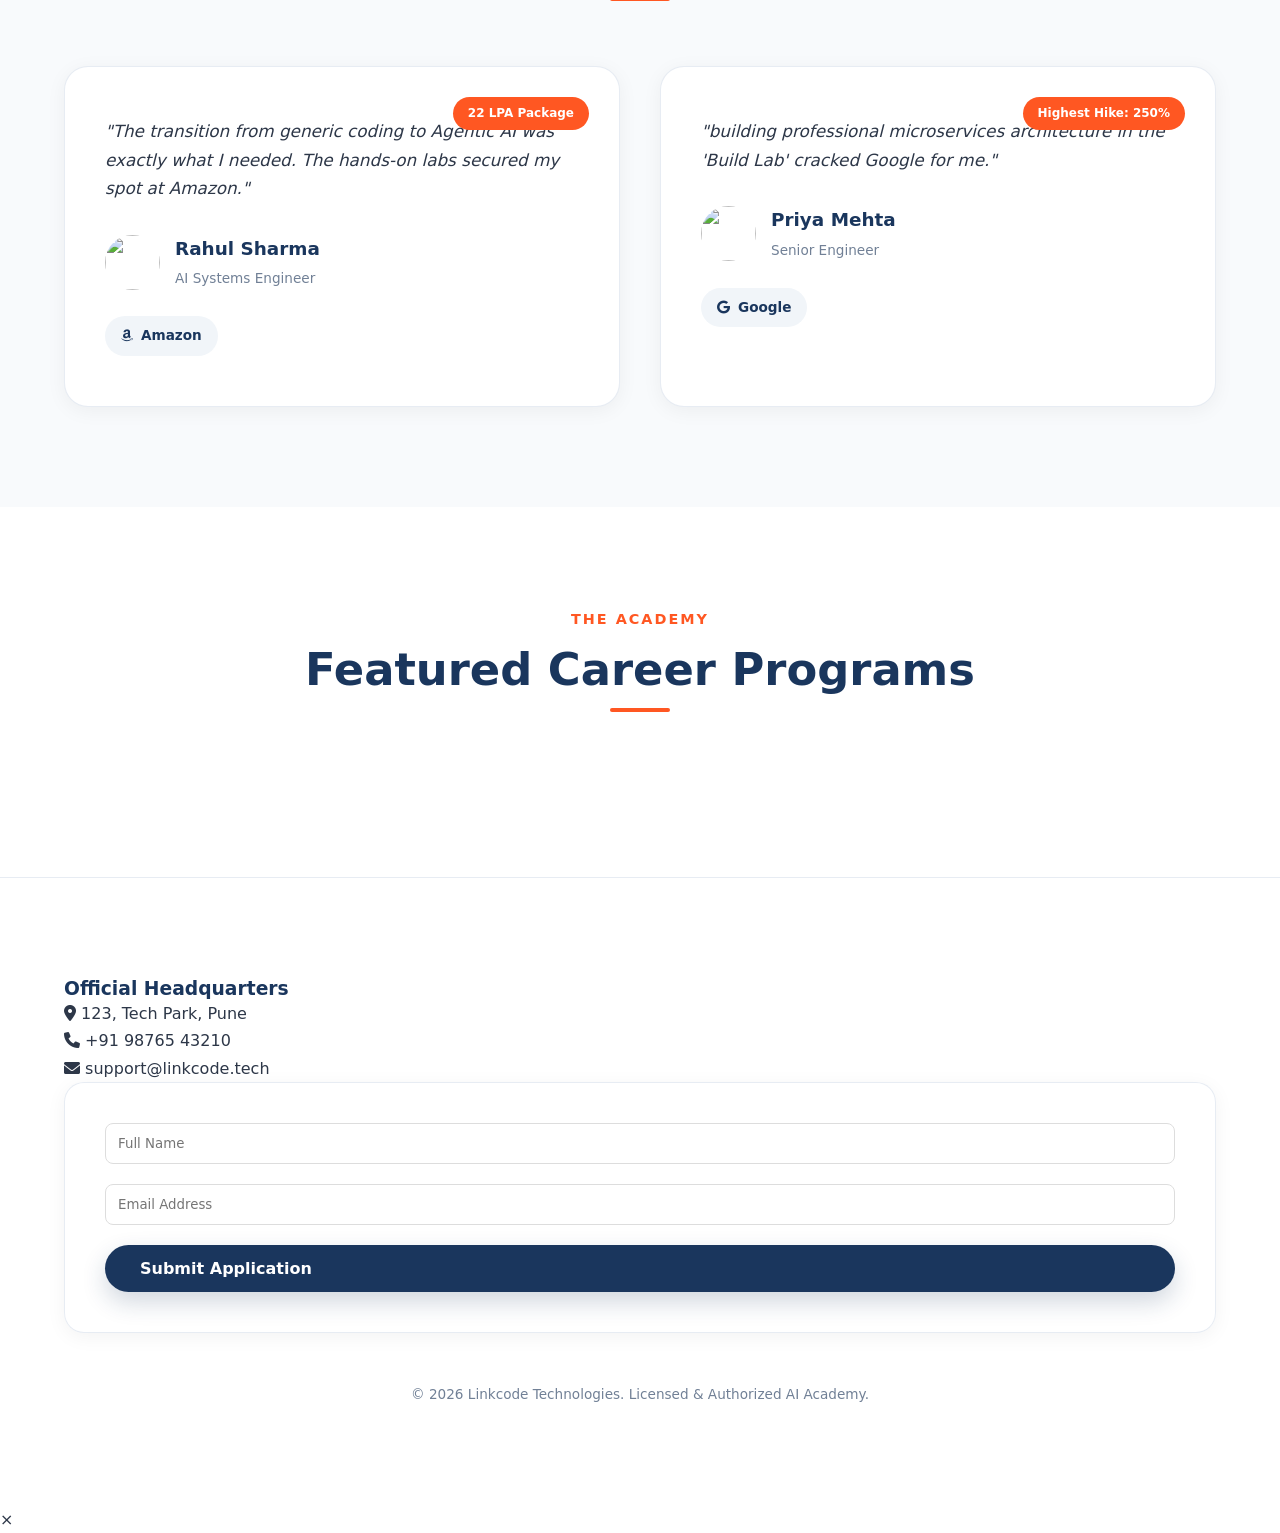
==== commit b197dc98: "Initial commit" ====
--- a/static/index.html
+++ b/static/index.html
@@ -21,18 +21,20 @@
     </header>
 
     <main>
-        <!-- Updated Hero with Professional Image -->
+        <!-- SECTION: Hero -->
         <section id="home" class="hero" style="background: url('https://images.unsplash.com/photo-1517245386807-bb43f82c33c4?q=80&w=1600&auto=format&fit=crop');">
-            <span class="section-subtitle" style="color: var(--primary);">Next-Gen IT Academy</span>
+            <span class="section-subtitle">Next-Gen AI Academy</span>
             <h1>Master the Future of <br>AI & Coding</h1>
             <p>Accelerate your career with agentic AI training, expert placement counseling, and industry-ready skills.</p>
-            <div class="hero-btns" style="display: flex; gap: 20px;">
-                <a href="#courses" class="btn-primary">Start My Journey</a>
-                <button onclick="triggerRoadmap()" class="btn-primary" style="background: transparent; border: 2px solid var(--primary); color: var(--primary);">Generate My Roadmap</button>
-            </div>
-        </section>
-
-        <!-- NEW: Industry Partners Marquee -->
+            <div class="hero-btns">
+                <a href="#courses" class="btn-primary"><i class="fas fa-rocket"></i> Start My Journey</a>
+                <button onclick="triggerRoadmap()" class="btn-primary" style="background: transparent; border: 2px solid var(--primary); color: var(--primary);">
+                    <i class="fas fa-map-location-dot"></i> Generate My Roadmap
+                </button>
+            </div>
+        </section>
+
+        <!-- SECTION: Marquee -->
         <section class="industry-section">
             <div class="marquee">
                 <i class="fab fa-google"></i>
@@ -48,7 +50,7 @@
             </div>
         </section>
 
-        <!-- Stats Section -->
+        <!-- SECTION: Stats -->
         <section class="stats-section">
             <div class="stats-container">
                 <div class="stat-box">
@@ -70,13 +72,11 @@
             </div>
         </section>
 
-        <!-- About Us Section -->
-        <section id="about" class="about-section">
-            <div class="about-content">
-                <span class="section-subtitle">Since 2012</span>
+        <!-- SECTION: About Us -->
+        <section id="about" class="section bg-white">
+            <div class="container">
+                <span class="section-subtitle">The Vision</span>
                 <h2 class="section-title">About Linkcode Technologies</h2>
-                <p style="font-size: 1.1rem; color: var(--text-muted); max-width: 800px; margin: 0 auto 50px auto;">Our mission is to bridge the gap between academia and industry. We provide world-class, project-driven IT education empowered by our cutting-edge AI Agentic Counselor.</p>
-
                 <div class="features-grid">
                     <div class="feature-card glass">
                         <div class="feature-icon"><i class="fas fa-chalkboard-teacher"></i></div>
@@ -97,228 +97,145 @@
             </div>
         </section>
 
-        <!-- Learning Journey Section -->
-        <section class="journey-section">
-            <span class="section-subtitle">The Blueprint</span>
-            <h2 class="section-title">The Linkcode Learning Journey</h2>
-            <div class="journey-grid">
-                <div class="journey-step">
-                    <div class="step-number">1</div>
-                    <h4>AI Intake</h4>
-                    <p>Consult with our Agentic AI to find your perfect course fit based on your background.</p>
-                </div>
-                <div class="journey-step">
-                    <div class="step-number">2</div>
-                    <h4>Deep Learning</h4>
-                    <p>Engage in intensive, industry-aligned training with our expert mentors.</p>
-                </div>
-                <div class="journey-step">
-                    <div class="step-number">3</div>
-                    <h4>The Build Lab</h4>
-                    <p>Develop professional-grade projects to demonstrate your technical mastery.</p>
-                </div>
-                <div class="journey-step">
-                    <div class="step-number">4</div>
-                    <h4>Placement Ops</h4>
-                    <p>Get interviewed by top firms through our robust campus placement ecosystem.</p>
-                </div>
-            </div>
-        </section>
-
-        <!-- ELITE REDESIGN: Curriculum Explorer -->
-        <section class="curriculum-section">
-            <span class="section-subtitle">Real World Mastery</span>
-            <h2 class="section-title">Actual Tech Learning Factors</h2>
-            <div class="curriculum-container">
-                <div class="curriculum-item" onclick="this.classList.toggle('active')">
-                    <div class="curriculum-header">
-                        <h4><i class="fas fa-robot status-icon"></i> 01. Agentic AI & LLM Systems</h4>
-                        <i class="fas fa-chevron-down"></i>
-                    </div>
-                    <div class="curriculum-content">
-                        <div style="margin-bottom: 15px;">
+        <!-- SECTION: Learning Journey -->
+        <section class="section bg-gray">
+            <div class="container">
+                <span class="section-subtitle">The Blueprint</span>
+                <h2 class="section-title">The Engineering Journey</h2>
+                <div class="journey-grid">
+                    <div class="journey-step">
+                        <div class="step-number">1</div>
+                        <h4>AI Intake</h4>
+                        <p>Consult with our Agentic AI to find your perfect course fit based on your background.</p>
+                    </div>
+                    <div class="journey-step">
+                        <div class="step-number">2</div>
+                        <h4>Deep Learning</h4>
+                        <p>Engage in intensive, industry-aligned training with our expert mentors.</p>
+                    </div>
+                    <div class="journey-step">
+                        <div class="step-number">3</div>
+                        <h4>The Build Lab</h4>
+                        <p>Develop professional-grade projects to demonstrate your technical mastery.</p>
+                    </div>
+                    <div class="journey-step">
+                        <div class="step-number">4</div>
+                        <h4>Placement Ops</h4>
+                        <p>Get interviewed by top firms through our robust campus placement ecosystem.</p>
+                    </div>
+                </div>
+            </div>
+        </section>
+
+        <!-- SECTION: Curriculum Explorer -->
+        <section class="section bg-white">
+            <div class="container">
+                <span class="section-subtitle">Real World Mastery</span>
+                <h2 class="section-title">Actual Tech Learning Factors</h2>
+                <div class="curriculum-container">
+                    <div class="curriculum-item" onclick="this.classList.toggle('active')">
+                        <div class="curriculum-header">
+                            <h4><i class="fas fa-robot status-icon"></i> 01. Agentic AI & LLM Systems</h4>
+                            <i class="fas fa-chevron-down"></i>
+                        </div>
+                        <div class="curriculum-content">
                             <span class="learning-tag tag-lab">Hands-on Lab</span>
                             <span class="learning-tag tag-skill">Advanced ML</span>
-                        </div>
-                        <p>Go beyond prompt engineering. Learn to build recursive agentic loops, custom RAG routers, and tool-calling architectures using Llama 3 and GPT-4. Deploy stateful AI workers that handle complex multi-step workflows.</p>
-                        <ul class="outcome-list">
-                            <li>Build a custom AI Counselor</li>
-                            <li>Autonomous Web Scraper</li>
-                            <li>Multi-agent Research Hub</li>
-                        </ul>
-                    </div>
-                </div>
-                <div class="curriculum-item" onclick="this.classList.toggle('active')">
-                    <div class="curriculum-header">
-                        <h4><i class="fas fa-layer-group status-icon"></i> 02. Scalable Microservices Architecture</h4>
-                        <i class="fas fa-chevron-down"></i>
-                    </div>
-                    <div class="curriculum-content">
-                        <div style="margin-bottom: 15px;">
-                            <span class="learning-tag tag-case">Industry Study</span>
-                            <span class="learning-tag tag-lab">Build Lab</span>
-                        </div>
-                        <p>Master the art of building systems that never go down. Learn event-driven architecture, Docker containerization, and Kubernetes orchestration in our "Build for Scale" module.</p>
-                        <ul class="outcome-list">
-                            <li>Distributed Data Pipeline</li>
-                            <li>Auth0 Integration Security</li>
-                            <li>Cloud Native Deployment</li>
-                        </ul>
-                    </div>
-                </div>
-                <div class="curriculum-item" onclick="this.classList.toggle('active')">
-                    <div class="curriculum-header">
-                        <h4><i class="fas fa-shield-virus status-icon"></i> 03. Cyber-Engineered Security Ops</h4>
-                        <i class="fas fa-chevron-down"></i>
-                    </div>
-                    <div class="curriculum-content">
-                        <div style="margin-bottom: 15px;">
-                            <span class="learning-tag tag-skill">Defensive Ops</span>
-                            <span class="learning-tag tag-case">Live Defense</span>
-                        </div>
-                        <p>Learn to protect high-value digital assets. Our curriculum covers penetration testing, zero-trust architecture, and SOC automation with actual "Blue Team" simulations.</p>
-                        <ul class="outcome-list">
-                            <li>Real-time Threat Hunting</li>
-                            <li>Encrypted Data Vaults</li>
-                            <li>System Hardening Labs</li>
-                        </ul>
-                    </div>
-                </div>
-            </div>
-        </section>
-
-        <!-- ELITE REDESIGN: Wall of Success -->
-        <section class="alumni-section">
-            <span class="section-subtitle">Real Results</span>
-            <h2 class="section-title">The Wall of Success</h2>
-            <div class="alumni-grid">
-                <div class="alumni-card">
-                    <span class="success-badge">22 LPA Package</span>
-                    <p class="alumni-quote">"The transition from generic coding to Agentic AI was exactly what I needed. The hands-on labs on recursive RAG pipelines secured my spot at Amazon's AI Core team."</p>
-                    <div>
+                            <p>Build recursive agentic loops, custom RAG routers, and tool-calling architectures using Llama 3 and GPT-4.</p>
+                            <ul class="outcome-list">
+                                <li>Custom AI Counselor</li>
+                                <li>Multi-agent Research Hub</li>
+                            </ul>
+                        </div>
+                    </div>
+                    <div class="curriculum-item" onclick="this.classList.toggle('active')">
+                        <div class="curriculum-header">
+                            <h4><i class="fas fa-layer-group status-icon"></i> 02. Scalable Microservices</h4>
+                            <i class="fas fa-chevron-down"></i>
+                        </div>
+                        <div class="curriculum-content">
+                            <span class="learning-tag tag-lab">Docker Ops</span>
+                            <span class="learning-tag tag-skill">Kubernetes</span>
+                            <p>Master event-driven architecture, containerization, and cloud-native deployment.</p>
+                            <ul class="outcome-list">
+                                <li>Distributed Pipeline</li>
+                                <li>Cloud-Native Deploy</li>
+                            </ul>
+                        </div>
+                    </div>
+                </div>
+            </div>
+        </section>
+
+        <!-- SECTION: Success Wall -->
+        <section class="section bg-gray">
+            <div class="container">
+                <span class="section-subtitle">Real Results</span>
+                <h2 class="section-title">The Wall of Success</h2>
+                <div class="alumni-grid">
+                    <div class="alumni-card">
+                        <span class="success-badge">22 LPA Package</span>
+                        <p class="alumni-quote">"The transition from generic coding to Agentic AI was exactly what I needed. The hands-on labs secured my spot at Amazon."</p>
                         <div class="alumni-profile">
-                            <img src="https://i.pravatar.cc/150?u=12" class="alumni-avatar" alt="Alumni">
+                            <img src="https://i.pravatar.cc/150?u=12" class="alumni-avatar">
                             <div class="alumni-info">
                                 <h5>Rahul Sharma</h5>
                                 <span>AI Systems Engineer</span>
                             </div>
                         </div>
-                        <div class="company-logo-pill">
-                            <i class="fab fa-amazon"></i> Placed at Amazon
-                        </div>
-                    </div>
-                </div>
-                <div class="alumni-card">
-                    <span class="success-badge">Highest Hike: 250%</span>
-                    <p class="alumni-quote">"building professional microservices architecture in the 'Build Lab' gave me an edge during Google's system design interviews. Highly recommended!"</p>
-                    <div>
+                        <div class="company-logo-pill"><i class="fab fa-amazon"></i> Amazon</div>
+                    </div>
+                    <div class="alumni-card">
+                        <span class="success-badge">Highest Hike: 250%</span>
+                        <p class="alumni-quote">"building professional microservices architecture in the 'Build Lab' cracked Google for me."</p>
                         <div class="alumni-profile">
-                            <img src="https://i.pravatar.cc/150?u=22" class="alumni-avatar" alt="Alumni">
+                            <img src="https://i.pravatar.cc/150?u=22" class="alumni-avatar">
                             <div class="alumni-info">
                                 <h5>Priya Mehta</h5>
-                                <span>Senior Software Engineer</span>
+                                <span>Senior Engineer</span>
                             </div>
                         </div>
-                        <div class="company-logo-pill">
-                            <i class="fab fa-google"></i> Placed at Google
-                        </div>
-                    </div>
-                </div>
-                <div class="alumni-card">
-                    <span class="success-badge">Campus Placed</span>
-                    <p class="alumni-quote">"Linkcode's placement cell didn't just give me interviews; they gave me a roadmap to success. The Agentic AI Counselor kept me on track every day."</p>
-                    <div>
-                        <div class="alumni-profile">
-                            <img src="https://i.pravatar.cc/150?u=32" class="alumni-avatar" alt="Alumni">
-                            <div class="alumni-info">
-                                <h5>Vikram Singh</h5>
-                                <span>Full Stack Developer</span>
-                            </div>
-                        </div>
-                        <div class="company-logo-pill">
-                            <i class="fab fa-microsoft"></i> Placed at Microsoft
-                        </div>
-                    </div>
-                </div>
-            </div>
-        </section>
-
+                        <div class="company-logo-pill"><i class="fab fa-google"></i> Google</div>
+                    </div>
+                </div>
+            </div>
+        </section>
+
+        <!-- SECTION: Featured Programs -->
+        <section id="courses" class="section bg-white">
+            <div class="container">
+                <span class="section-subtitle">The Academy</span>
+                <h2 class="section-title">Featured Career Programs</h2>
+                <div id="course-grid" style="display: grid; grid-template-columns: repeat(auto-fit, minmax(300px, 1fr)); gap: 30px;">
+                    <!-- Dynamically populated -->
+                </div>
+            </div>
+        </section>
     </main>
 
-    <section id="contact" class="contact-section">
-        <div class="contact-grid">
-            <div class="contact-info">
-                <h3>Contact Us</h3>
-                <div class="contact-item">
-                    <i class="fas fa-location-dot"></i>
-                    <span>123, Tech Park, Linkcode Road, Pune, India</span>
-                </div>
-                <div class="contact-item">
-                    <i class="fas fa-phone"></i>
-                    <span>+91 98765 43210</span>
-                </div>
-                <div class="contact-item">
-                    <i class="fas fa-envelope"></i>
-                    <span>support@linkcode.tech</span>
-                </div>
-            </div>
-            <div class="contact-form-container"
-                style="background: #fdfdfd; padding: 40px; border-radius: 8px; box-shadow: 0 4px 15px rgba(0,0,0,0.05); border: 1px solid var(--glass-border);">
-                <h3 style="margin-bottom: 30px; letter-spacing: 1px; color: #212529; text-transform: uppercase;">CONTACT
-                    US</h3>
-                <form id="bottom-contact-form" style="display: flex; flex-direction: column; gap: 20px;">
-                    <div style="display: flex; align-items: center; justify-content: space-between;">
-                        <label style="width: 140px; font-weight: 700; color: #4a4a4a; font-size: 0.95rem;">Name <span
-                                style="color:#d93025;">*</span></label>
-                        <input type="text" required
-                            style="flex: 1; padding: 10px; border: 1px solid #ccc; border-radius: 3px; outline: none;">
-                    </div>
-                    <div style="display: flex; align-items: center; justify-content: space-between;">
-                        <label style="width: 140px; font-weight: 700; color: #4a4a4a; font-size: 0.95rem;">Email ID
-                            <span style="color:#d93025;">*</span></label>
-                        <input type="email" required
-                            style="flex: 1; padding: 10px; border: 1px solid #ccc; border-radius: 3px; outline: none;">
-                    </div>
-                    <div style="display: flex; align-items: center; justify-content: space-between;">
-                        <label style="width: 140px; font-weight: 700; color: #4a4a4a; font-size: 0.95rem;">Contact No
-                            <span style="color:#d93025;">*</span></label>
-                        <input type="tel" required
-                            style="flex: 1; padding: 10px; border: 1px solid #ccc; border-radius: 3px; outline: none;">
-                    </div>
-                    <div style="display: flex; align-items: center; justify-content: space-between;">
-                        <label style="width: 140px; font-weight: 700; color: #4a4a4a; font-size: 0.95rem;">Mode of
-                            Training <span style="color:#d93025;">*</span></label>
-                        <select required
-                            style="flex: 1; padding: 10px; border: 1px solid #ccc; border-radius: 3px; outline: none; background: white;">
-                            <option value="Online Training">Online Training</option>
-                            <option value="Offline Training">Offline Training</option>
-                        </select>
-                    </div>
-                    <div style="display: flex; align-items: center; justify-content: space-between;">
-                        <label
-                            style="width: 140px; font-weight: 700; color: #4a4a4a; font-size: 0.95rem;">Location</label>
-                        <input type="text"
-                            style="flex: 1; padding: 10px; border: 1px solid #ccc; border-radius: 3px; outline: none;">
-                    </div>
-                    <div style="display: flex; align-items: center; justify-content: space-between;">
-                        <label style="width: 140px; font-weight: 700; color: #4a4a4a; font-size: 0.95rem;">Course <span
-                                style="color:#d93025;">*</span></label>
-                        <input type="text" required
-                            style="flex: 1; padding: 10px; border: 1px solid #ccc; border-radius: 3px; outline: none;">
-                    </div>
-                    <div style="display: flex; justify-content: center; margin-top: 25px;">
-                        <button type="submit"
-                            style="background: var(--primary); color: white; border: none; padding: 12px 35px; font-weight: 800; font-size: 1rem; border-radius: 3px; cursor: pointer; letter-spacing: 2px; transition: background 0.3s ease;"
-                            onmouseover="this.style.background='var(--primary-hover)'"
-                            onmouseout="this.style.background='var(--primary)'">SUBMIT</button>
-                    </div>
-                </form>
+    <!-- SECTION: Footer/Contact -->
+    <footer id="contact" class="section bg-white" style="border-top: 1px solid var(--glass-border);">
+        <div class="container">
+            <div class="contact-grid">
+                <div class="contact-info">
+                    <h3>Official Headquarters</h3>
+                    <div class="contact-item"><i class="fas fa-location-dot"></i> 123, Tech Park, Pune</div>
+                    <div class="contact-item"><i class="fas fa-phone"></i> +91 98765 43210</div>
+                    <div class="contact-item"><i class="fas fa-envelope"></i> support@linkcode.tech</div>
+                </div>
+                <div class="contact-form-container glass" style="padding: 40px; border-radius: 20px;">
+                    <form id="bottom-contact-form" style="display: flex; flex-direction: column; gap: 20px;">
+                        <input type="text" placeholder="Full Name" required style="padding: 12px; border: 1px solid #ddd; border-radius: 8px;">
+                        <input type="email" placeholder="Email Address" required style="padding: 12px; border: 1px solid #ddd; border-radius: 8px;">
+                        <button type="submit" class="btn-primary">Submit Application</button>
+                    </form>
+                </div>
+            </div>
+            <div style="text-align: center; margin-top: 50px; color: var(--text-muted); font-size: 0.85rem;">
+                &copy; 2026 Linkcode Technologies. Licensed & Authorized AI Academy.
             </div>
         </div>
-        <div style="text-align: center; margin-top: 50px; color: var(--text-muted); font-size: 0.8rem;">
-            &copy; 2026 Linkcode Technologies. All Rights Reserved.
-        </div>
-    </section>
+    </footer>
 
     <!-- Detailed Course Modal -->
     <div id="course-modal" class="modal-overlay">
--- a/static/css/style.css
+++ b/static/css/style.css
@@ -1,24 +1,33 @@
-/* VANT AI Academy - Midnight Electric Design System */
+/* 
+    Linkcode Technologies Elite Design System
+    Version: 2.0 (Structural Refactor)
+    Author: Antigravity AI
+*/
 
 :root {
-    --bg-main: #f4f6f9;
-    --bg-card: #ffffff;
-    --primary: #1a365d;
-    /* Academic Navy Blue */
-    --primary-hover: #2b6cb0;
-    /* Royal Blue */
-    --secondary: #e2e8f0;
-    --text-main: #2d3748;
-    --text-muted: #718096;
-    --accent: #3182ce;
-    --glass: #ffffff;
-    --glass-border: #e2e8f0;
-    --shadow: 0 4px 6px rgba(0, 0, 0, 0.05);
-    --transition: all 0.3s ease;
-    --chat-primary: #2b6cb0;
-    /* Unified Educational Blue */
-}
-
+    /* Colors */
+    --primary: #1a365d;        /* Academic Navy */
+    --primary-light: #2b6cb0;  /* Royal Blue */
+    --accent: #ff5722;         /* Action Orange */
+    --text-dark: #2d3748;      /* Deep Slate */
+    --text-muted: #718096;     /* Soft Gray */
+    --bg-light: #ffffff;
+    --bg-alt: #f8fafc;         /* Structural Rhythm Gray */
+    
+    /* Spacing & Borders */
+    --container-width: 1200px;
+    --section-padding: 100px 5%;
+    --radius-soft: 8px;
+    --radius-elite: 24px;
+    --glass-border: rgba(226, 232, 240, 0.8);
+    
+    /* UX */
+    --shadow-soft: 0 4px 20px rgba(0, 0, 0, 0.05);
+    --shadow-elite: 0 20px 40px rgba(26, 54, 93, 0.08);
+    --transition: all 0.4s cubic-bezier(0.175, 0.885, 0.32, 1.275);
+}
+
+/* --- RESET & CORE GRID --- */
 * {
     margin: 0;
     padding: 0;
@@ -27,545 +36,36 @@
 }
 
 body {
-    background-color: var(--bg-main);
-    color: var(--text-main);
-    line-height: 1.6;
+    background-color: var(--bg-light);
+    color: var(--text-dark);
+    line-height: 1.7;
     overflow-x: hidden;
 }
 
-/* Card Utility */
-.glass {
-    background: var(--glass);
-    border: 1px solid var(--glass-border);
-    box-shadow: var(--shadow);
-}
-
-/* Header */
-header {
-    position: fixed;
-    top: 0;
+.container {
+    max-width: var(--container-width);
+    margin: 0 auto;
     width: 100%;
-    z-index: 1000;
-    padding: 1.5rem 5%;
-    display: flex;
-    justify-content: space-between;
-    align-items: center;
-    transition: var(--transition);
-}
-
-header.scrolled {
-    background: #ffffff;
-    box-shadow: 0 2px 10px rgba(0, 0, 0, 0.05);
-    padding: 1rem 5%;
-}
-
-.logo {
-    font-size: 1.5rem;
-    font-weight: 800;
+}
+
+.section {
+    padding: var(--section-padding);
+}
+
+.bg-white { background-color: var(--bg-light); }
+.bg-gray { background-color: var(--bg-alt); }
+
+/* --- TYPOGRAPHY --- */
+h1, h2, h3, h4 {
     color: var(--primary);
-    text-decoration: none;
-    letter-spacing: -1px;
-}
-
-.nav-links {
-    display: flex;
-    gap: 2rem;
-}
-
-.nav-links a {
-    color: var(--text-main);
-    text-decoration: none;
-    font-weight: 500;
-    font-size: 0.95rem;
-    transition: var(--transition);
-}
-
-.nav-links a:hover {
-    color: var(--primary);
-}
-
-/* Hero Section */
-.hero {
-    height: 100vh;
-    display: flex;
-    flex-direction: column;
-    justify-content: center;
-    align-items: center;
-    text-align: center;
-    padding: 0 10%;
-    background: linear-gradient(135deg, #f8f9fa 0%, #e9ecef 100%);
-}
-
-.hero h1 {
-    font-size: 4rem;
-    font-weight: 900;
-    margin-bottom: 1.5rem;
-    color: var(--text-main);
-    line-height: 1.1;
-}
-
-.hero p {
-    font-size: 1.25rem;
-    color: var(--text-muted);
-    max-width: 600px;
-    margin-bottom: 2.5rem;
-}
-
-.btn-primary {
-    background-color: var(--primary);
-    color: white;
-    padding: 1rem 2.5rem;
-    border-radius: 4px;
-    text-decoration: none;
-    font-weight: 600;
-    transition: var(--transition);
-    border: none;
-}
-
-.btn-primary:hover {
-    background-color: var(--primary-hover);
-    transform: translateY(-2px);
-}
-
-/* Chat Widget */
-#chat-widget-container {
-    position: fixed;
-    bottom: 30px;
-    right: 30px;
-    z-index: 2000;
-}
-
-#chat-bubble {
-    width: 60px;
-    height: 60px;
-    border-radius: 50%;
-    background: var(--primary);
-    display: flex;
-    justify-content: center;
-    align-items: center;
-    cursor: pointer;
-    box-shadow: 0 4px 12px rgba(47, 141, 70, 0.3);
-    transition: var(--transition);
-}
-
-#chat-bubble:hover {
-    transform: scale(1.1);
-}
-
-@keyframes chatBounce {
-
-    0%,
-    20%,
-    50%,
-    80%,
-    100% {
-        transform: translateY(0) scale(1);
-    }
-
-    40% {
-        transform: translateY(-15px) scale(1.05);
-    }
-
-    60% {
-        transform: translateY(-7px) scale(1.02);
-    }
-}
-
-@keyframes pulseDot {
-    0% {
-        transform: scale(0.95);
-        box-shadow: 0 0 0 0 rgba(224, 36, 36, 0.7);
-    }
-
-    70% {
-        transform: scale(1);
-        box-shadow: 0 0 0 6px rgba(224, 36, 36, 0);
-    }
-
-    100% {
-        transform: scale(0.95);
-        box-shadow: 0 0 0 0 rgba(224, 36, 36, 0);
-    }
-}
-
-#chat-window {
-    position: absolute;
-    bottom: 80px;
-    right: 0;
-    width: 380px;
-    height: 550px;
-    border-radius: 8px;
-    background: #ffffff;
-    box-shadow: 0 10px 30px rgba(0, 0, 0, 0.1);
-    display: flex;
-    flex-direction: column;
-    overflow: hidden;
-    transform: translateY(20px);
-    opacity: 0;
-    pointer-events: none;
-    transition: all 0.4s cubic-bezier(0.175, 0.885, 0.32, 1.275);
-}
-
-#chat-window.active {
-    transform: translateY(0);
-    opacity: 1;
-    pointer-events: all;
-}
-
-.chat-header {
-    background: var(--primary);
-    padding: 1.5rem;
-    color: white;
-}
-
-.chat-body {
-    flex: 1;
-    padding: 1.5rem;
-    overflow-y: auto;
-    display: flex;
-    flex-direction: column;
-    gap: 1rem;
-}
-
-.chat-footer {
-    padding: 1rem;
-    background: var(--glass);
-    border-top: 1px solid var(--glass-border);
-}
-
-/* Animations */
-@keyframes fadeInUp {
-    from {
-        opacity: 0;
-        transform: translateY(20px);
-    }
-
-    to {
-        opacity: 1;
-        transform: translateY(0);
-    }
-}
-
-/* Stats Section */
-.stats-section {
-    padding: 0 10%;
-    margin-top: -50px;
-    position: relative;
-    z-index: 10;
-}
-
-.stats-container {
-    display: flex;
-    justify-content: space-around;
-    background: #ffffff;
-    padding: 40px;
-    border-radius: 8px;
-    box-shadow: 0 10px 30px rgba(0, 0, 0, 0.08);
-    border: 1px solid var(--glass-border);
-    flex-wrap: wrap;
-    gap: 20px;
-}
-
-.stat-box {
-    text-align: center;
-    flex: 1;
-    min-width: 150px;
-}
-
-.stat-number {
-    font-size: 2.5rem;
-    font-weight: 800;
-    color: var(--primary);
-    margin-bottom: 5px;
-}
-
-.stat-text {
-    font-size: 1rem;
-    color: var(--text-muted);
-    font-weight: 500;
-}
-
-/* About Section */
-.about-section {
-    padding: 100px 10%;
-    background: #ffffff;
-    text-align: center;
-}
-
-.features-grid {
-    display: grid;
-    grid-template-columns: repeat(auto-fit, minmax(280px, 1fr));
-    gap: 30px;
-    text-align: left;
-}
-
-.feature-card {
-    padding: 40px 30px;
-    border-radius: 8px;
-    transition: var(--transition);
-}
-
-.feature-card:hover {
-    transform: translateY(-5px);
-    box-shadow: 0 15px 35px rgba(0, 0, 0, 0.1);
-    border-color: var(--primary);
-}
-
-.feature-icon {
-    width: 60px;
-    height: 60px;
-    background: rgba(47, 141, 70, 0.1);
-    color: var(--primary);
-    border-radius: 50%;
-    display: flex;
-    justify-content: center;
-    align-items: center;
-    font-size: 1.5rem;
-    margin-bottom: 20px;
-}
-
-.feature-card h3 {
-    font-size: 1.3rem;
-    margin-bottom: 15px;
-    color: var(--text-main);
-}
-
-.feature-card p {
-    color: var(--text-muted);
-    font-size: 0.95rem;
-}
-
-/* Upcoming Batches Section */
-.upcoming-section {
-    padding: 100px 10%;
-    background: var(--bg-main);
-}
-
-.upcoming-content {
-    display: flex;
-    align-items: stretch;
-    gap: 0;
-    background: #ffffff;
-    border-radius: 12px;
-    overflow: hidden;
-    box-shadow: 0 15px 40px rgba(0, 0, 0, 0.05);
-    border: 1px solid var(--glass-border);
-}
-
-.upcoming-image {
-    flex: 1.2;
-    min-height: 500px;
-}
-
-.upcoming-image img {
-    width: 100%;
-    height: 100%;
-    object-fit: cover;
-}
-
-.upcoming-text {
-    flex: 1;
-    padding: 50px 40px;
-}
-
-.upcoming-text h2 {
-    font-size: 2.2rem;
-    color: var(--text-main);
-    margin-bottom: 15px;
-}
-
-.batch-list {
-    display: flex;
-    flex-direction: column;
-    gap: 20px;
-}
-
-.batch-item {
-    display: flex;
-    align-items: center;
-    gap: 20px;
-    padding: 20px;
-    background: var(--bg-main);
-    border-radius: 8px;
-    transition: var(--transition);
-    border-left: 4px solid transparent;
-}
-
-.batch-item:hover {
-    transform: translateX(5px);
-    border-left: 4px solid var(--primary);
-    background: rgba(47, 141, 70, 0.03);
-}
-
-.batch-date {
-    display: flex;
-    flex-direction: column;
-    align-items: center;
-    justify-content: center;
-    background: var(--primary);
-    color: white;
-    padding: 10px 15px;
-    border-radius: 6px;
-    min-width: 65px;
-}
-
-.batch-date .month {
-    font-size: 0.8rem;
-    font-weight: 600;
-    text-transform: uppercase;
-}
-
-.batch-date .day {
-    font-size: 1.4rem;
-    font-weight: 800;
-}
-
-.batch-info {
-    flex: 1;
-}
-
-.batch-info h4 {
-    color: var(--text-main);
-    margin-bottom: 5px;
-    font-size: 1.1rem;
-}
-
-.batch-info p {
-    color: var(--text-muted);
-    font-size: 0.85rem;
-}
-
-@media (max-width: 900px) {
-    .upcoming-content {
-        flex-direction: column;
-    }
-
-    .upcoming-image {
-        min-height: 250px;
-        width: 100%;
-    }
-}
-
-/* Contact Section */
-.contact-section {
-    padding: 100px 10%;
-    background: #ffffff;
-    border-top: 1px solid var(--glass-border);
-}
-
-.contact-grid {
-    display: grid;
-    grid-template-columns: repeat(auto-fit, minmax(250px, 1fr));
-    gap: 50px;
-}
-
-.contact-info h3 {
-    margin-bottom: 20px;
-    font-size: 1.5rem;
-}
-
-.contact-item {
-    display: flex;
-    align-items: center;
-    gap: 15px;
-    margin-bottom: 15px;
-    color: var(--text-muted);
-}
-
-.contact-item i {
-    color: var(--primary);
-    font-size: 1.2rem;
-}
-
-/* Ratings & Stars */
-.rating-stars {
-    color: #fbbf24;
-    font-size: 0.85rem;
-    margin-bottom: 10px;
-    display: flex;
-    align-items: center;
-    gap: 4px;
-}
-
-.rating-value {
-    color: var(--text-muted);
-    font-size: 0.8rem;
-    margin-left: 5px;
-}
-
-/* Modal Styling */
-.modal-overlay {
-    position: fixed;
-    top: 0;
-    left: 0;
-    width: 100%;
-    height: 100%;
-    background: rgba(0, 0, 0, 0.7);
-    display: none;
-    justify-content: center;
-    align-items: center;
-    z-index: 3000;
-    padding: 20px;
-}
-
-.modal-content {
-    background: var(--bg-card);
-    border: 1px solid var(--glass-border);
-    max-width: 600px;
-    width: 100%;
-    border-radius: 8px;
-    padding: 40px;
-    position: relative;
-    box-shadow: 0 15px 35px rgba(0, 0, 0, 0.2);
-    animation: fadeInUp 0.4s ease;
-}
-
-.close-modal {
-    position: absolute;
-    top: 20px;
-    right: 25px;
-    font-size: 1.5rem;
-    cursor: pointer;
-    color: var(--text-muted);
-    transition: var(--transition);
-}
-
-.close-modal:hover {
-    color: var(--text-main);
-}
-
-.modal-body h2 {
-    font-size: 2rem;
-    margin-bottom: 20px;
-}
-
-.modal-info-p {
-    color: var(--text-muted);
-    margin-bottom: 25px;
-    font-size: 1.1rem;
-}
-
-.modal-features {
-    display: grid;
-    grid-template-columns: 1fr 1fr;
-    gap: 15px;
-    margin-bottom: 30px;
-}
-
-.feature-item {
-    font-size: 0.9rem;
-    display: flex;
-    align-items: center;
-    gap: 8px;
-}
-
-/* Academy Sections Refresh */
+    line-height: 1.2;
+}
+
 .section-title {
     text-align: center;
     font-size: 2.8rem;
     font-weight: 800;
-    margin-bottom: 4rem;
-    color: var(--primary);
+    margin-bottom: 5rem;
     position: relative;
 }
 
@@ -581,392 +81,284 @@
     border-radius: 2px;
 }
 
-/* Learning Journey */
-.journey-section {
-    padding: 100px 10%;
-    background: #ffffff;
-}
-
-.journey-grid {
-    display: grid;
-    grid-template-columns: repeat(auto-fit, minmax(220px, 1fr));
+.section-subtitle {
+    display: block;
+    text-align: center;
+    color: var(--accent);
+    text-transform: uppercase;
+    font-weight: 800;
+    letter-spacing: 2px;
+    font-size: 0.9rem;
+    margin-bottom: 12px;
+}
+
+/* --- UI COMPONENTS --- */
+.btn-primary {
+    background: var(--primary);
+    color: white;
+    padding: 14px 35px;
+    border-radius: 50px;
+    text-decoration: none;
+    font-weight: 700;
+    font-size: 1rem;
+    display: inline-flex;
+    align-items: center;
+    gap: 10px;
+    transition: var(--transition);
+    border: none;
+    cursor: pointer;
+    box-shadow: 0 10px 25px rgba(26, 54, 93, 0.2);
+}
+
+.btn-primary:hover {
+    background: var(--primary-light);
+    transform: translateY(-3px);
+    box-shadow: 0 15px 35px rgba(26, 54, 93, 0.3);
+}
+
+.glass {
+    background: rgba(255, 255, 255, 0.8);
+    backdrop-filter: blur(10px);
+    border: 1px solid var(--glass-border);
+    box-shadow: var(--shadow-soft);
+}
+
+/* --- HEADER --- */
+header {
+    position: fixed;
+    top: 0;
+    width: 100%;
+    z-index: 1000;
+    padding: 20px 5%;
+    display: flex;
+    justify-content: space-between;
+    align-items: center;
+    transition: var(--transition);
+}
+
+header.scrolled {
+    background: rgba(255, 255, 255, 0.95);
+    box-shadow: 0 2px 20px rgba(0,0,0,0.05);
+    padding: 15px 5%;
+}
+
+.logo {
+    font-size: 1.4rem;
+    font-weight: 900;
+    color: var(--primary);
+    text-decoration: none;
+    letter-spacing: -1px;
+}
+
+.nav-links {
+    display: flex;
     gap: 40px;
-    margin-top: 50px;
-}
-
-.journey-step {
+}
+
+.nav-links a {
+    color: var(--text-dark);
+    text-decoration: none;
+    font-weight: 600;
+    font-size: 0.95rem;
+    transition: var(--transition);
+}
+
+.nav-links a:hover { color: var(--primary-light); }
+
+/* --- HERO --- */
+.hero {
+    height: 100vh;
+    background-size: cover !important;
+    background-position: center !important;
+    display: flex;
+    flex-direction: column;
+    justify-content: center;
+    align-items: center;
     text-align: center;
     position: relative;
-    padding: 30px;
-    border-radius: 12px;
-    background: var(--bg-main);
-    transition: var(--transition);
-}
-
-.journey-step:hover {
-    transform: translateY(-10px);
-    box-shadow: 0 10px 30px rgba(0,0,0,0.1);
-}
-
-.step-number {
-    width: 50px;
-    height: 50px;
-    background: var(--primary);
-    color: white;
-    border-radius: 50%;
-    display: flex;
-    justify-content: center;
-    align-items: center;
-    font-weight: 800;
-    margin: 0 auto 20px auto;
-    font-size: 1.2rem;
-}
-
-/* Tech Stack */
-.tech-grid {
-    display: grid;
-    grid-template-columns: repeat(auto-fit, minmax(140px, 1fr));
-    gap: 20px;
-    margin-top: 50px;
-}
-
-.tech-card {
-    background: #ffffff;
-    padding: 25px;
-    border-radius: 12px;
-    display: flex;
-    flex-direction: column;
-    align-items: center;
-    gap: 15px;
-    border: 1px solid var(--glass-border);
-    transition: var(--transition);
-}
-
-.tech-card:hover {
-    background: var(--primary);
-    color: white;
-}
-
-.tech-card i {
-    font-size: 2.5rem;
-    color: var(--accent);
-}
-
-.tech-card:hover i {
-    color: white;
-}
-
-/* Project Showcase */
-.project-grid {
-    display: grid;
-    grid-template-columns: repeat(auto-fit, minmax(320px, 1fr));
-    gap: 35px;
-    margin-top: 50px;
-}
-
-.project-card {
-    background: #ffffff;
-    border-radius: 15px;
-    overflow: hidden;
-    box-shadow: 0 10px 30px rgba(0,0,0,0.05);
-    border: 1px solid var(--glass-border);
-    transition: var(--transition);
-}
-
-.project-card:hover {
-    transform: scale(1.02);
-}
-
-.project-image {
-    width: 100%;
-    height: 220px;
-    overflow: hidden;
-}
-
-.project-image img {
-    width: 100%;
-    height: 100%;
-    object-fit: cover;
-}
-
-.project-info {
-    padding: 25px;
-}
-
-.project-tag {
-    display: inline-block;
-    padding: 4px 12px;
-    background: rgba(43, 108, 176, 0.1);
-    color: var(--primary);
-    border-radius: 20px;
-    font-size: 0.75rem;
-    font-weight: 700;
-    margin-bottom: 15px;
-}
-
-/* Hero Modifications */
-.hero {
-    background-size: cover !important;
-    background-position: center !important;
-    position: relative;
-    padding-top: 100px;
+    padding: 0 10%;
 }
 
 .hero::before {
     content: '';
     position: absolute;
-    top: 0;
-    left: 0;
-    width: 100%;
-    height: 100%;
-    background: rgba(255, 255, 255, 0.85); /* Frosty Overlay */
+    top: 0; left: 0; width: 100%; height: 100%;
+    background: rgba(255, 255, 255, 0.85);
     z-index: 1;
 }
 
-.hero > * {
+.hero > * { position: relative; z-index: 2; }
+
+.hero h1 {
+    font-size: 4rem;
+    font-weight: 900;
+    margin-bottom: 25px;
+    text-shadow: 0 2px 10px rgba(0,0,0,0.05);
+}
+
+.hero p {
+    font-size: 1.25rem;
+    color: var(--text-muted);
+    max-width: 650px;
+    margin-bottom: 45px;
+}
+
+/* --- STATS OVERLAY --- */
+.stats-section {
+    padding: 0 5%;
+    margin-top: -60px;
     position: relative;
-    z-index: 2;
-}
-
-.hero h1 {
-    text-shadow: 0 2px 10px rgba(0,0,0,0.05);
-}
-
-@media (max-width: 768px) {
-    .hero h1 {
-        font-size: 2.5rem;
-    }
-
-    #chat-window {
-        width: calc(100vw - 40px);
-        right: -10px;
-    }
-
-    .hero {
-        padding-top: 80px;
-    }
-
-    .modal-features {
-        grid-template-columns: 1fr;
-    }
-
-/* --- FINAL TRANSFORMATION REFRESH --- */
-
-/* Industry Partners Marquee */
+    z-index: 10;
+}
+
+.stats-container {
+    display: grid;
+    grid-template-columns: repeat(auto-fit, minmax(200px, 1fr));
+    padding: 50px;
+    background: white;
+    border-radius: var(--radius-soft);
+    box-shadow: var(--shadow-elite);
+    gap: 30px;
+    text-align: center;
+}
+
+.stat-number { font-size: 2.8rem; font-weight: 900; color: var(--primary); }
+.stat-text { color: var(--text-muted); font-weight: 700; text-transform: uppercase; font-size: 0.85rem; letter-spacing: 1px; }
+
+/* --- INDUSTRY MARQUEE --- */
 .industry-section {
-    padding: 60px 5%;
-    background: #ffffff;
+    padding: 50px 0;
     overflow: hidden;
+    background: white;
     border-bottom: 1px solid var(--glass-border);
 }
 
 .marquee {
     display: flex;
     white-space: nowrap;
-    gap: 100px;
+    gap: 120px;
     animation: scroll 40s linear infinite;
 }
 
-.marquee i {
-    font-size: 2.5rem;
-    color: var(--text-muted);
-    opacity: 0.5;
-    transition: var(--transition);
-}
-
-.marquee i:hover {
-    color: var(--primary);
-    opacity: 1;
-}
+.marquee i { font-size: 2.8rem; color: var(--text-muted); opacity: 0.4; }
 
 @keyframes scroll {
     0% { transform: translateX(0); }
-    100% { transform: translateX(-100%); }
-}
-
-/* Curriculum Accordion */
-.curriculum-section {
-    padding: 100px 10%;
-    background: var(--bg-main);
-}
-
-.curriculum-container {
-    max-width: 900px;
-    margin: 0 auto;
-}
+    100% { transform: translateX(-50%); }
+}
+
+/* --- CURRICULUM EXPLORER --- */
+.curriculum-container { max-width: 900px; margin: 0 auto; }
 
 .curriculum-item {
-    background: #ffffff;
-    border-radius: 12px;
-    margin-bottom: 15px;
+    background: white;
+    border-radius: 15px;
+    margin-bottom: 20px;
     border: 1px solid var(--glass-border);
+    border-left: 6px solid var(--primary);
     overflow: hidden;
-}
+    transition: var(--transition);
+}
+
+.curriculum-item:hover { transform: translateX(10px); box-shadow: var(--shadow-soft); }
 
 .curriculum-header {
-    padding: 20px 30px;
+    padding: 25px 35px;
     display: flex;
     justify-content: space-between;
     align-items: center;
     cursor: pointer;
-    background: #ffffff;
-    transition: var(--transition);
-}
-
-.curriculum-header:hover {
-    background: rgba(43, 108, 176, 0.05);
-}
-
-.curriculum-header h4 {
-    font-size: 1.2rem;
-    color: var(--primary);
-}
+}
+
+.curriculum-header h4 { font-size: 1.25rem; display: flex; align-items: center; gap: 15px; }
+.curriculum-header i.status-icon { color: var(--accent); }
 
 .curriculum-content {
-    padding: 0 30px;
+    padding: 0 35px;
     max-height: 0;
     overflow: hidden;
-    transition: all 0.5s cubic-bezier(0, 1, 0.5, 1);
+    transition: all 0.5s ease;
     background: #fdfdfd;
 }
 
-.curriculum-item.active .curriculum-content {
-    max-height: 500px;
-    padding: 20px 30px 30px 30px;
-}
-
-.curriculum-item.active .curriculum-header i {
-    transform: rotate(180deg);
-}
-
-/* --- ELITE REDESIGN: Tech Learning & Placement --- */
-
-/* Curriculum - Phase Badges & Explorer */
+.curriculum-item.active .curriculum-content { 
+    max-height: 600px; 
+    padding: 25px 35px 35px 35px; 
+    border-top: 1px solid #f0f0f0; 
+}
+
 .learning-tag {
     display: inline-block;
-    padding: 3px 10px;
-    border-radius: 4px;
+    padding: 4px 12px;
+    border-radius: 50px;
     font-size: 0.7rem;
     font-weight: 800;
-    text-transform: uppercase;
-    margin-right: 8px;
-    letter-spacing: 1px;
-}
-
-.tag-lab { background: #EBF8FF; color: #3182CE; border: 1px solid #BEE3F8; }
-.tag-case { background: #F0FFF4; color: #38A169; border: 1px solid #C6F6D5; }
-.tag-skill { background: #FFF5F5; color: #E53E3E; border: 1px solid #FED7D7; }
-
-.curriculum-item {
-    border-left: 5px solid var(--primary);
-    transition: all 0.4s cubic-bezier(0.175, 0.885, 0.32, 1.275);
-}
-
-.curriculum-item:hover {
-    transform: translateX(10px);
-}
-
-.curriculum-header h4 {
-    display: flex;
-    align-items: center;
-    gap: 12px;
-}
-
-.curriculum-header i.status-icon {
-    font-size: 1rem;
-    color: var(--accent);
-}
-
-/* Placement - Wall of Success Redesign */
-.alumni-section {
-    background: linear-gradient(180deg, #ffffff 0%, #f7fafc 100%);
-    padding: 120px 10%;
-}
-
-.alumni-card {
-    background: rgba(255, 255, 255, 0.8);
-    backdrop-filter: blur(10px);
-    border: 1px solid rgba(255, 255, 255, 0.5);
-    padding: 45px 35px;
-    border-radius: 24px;
-    box-shadow: 0 20px 40px rgba(0,0,0,0.03);
-    display: flex;
-    flex-direction: column;
-    justify-content: space-between;
-    min-height: 400px;
-}
-
-.alumni-card:hover {
-    box-shadow: 0 30px 60px rgba(43, 108, 176, 0.1);
-}
-
-.success-badge {
-    position: absolute;
-    top: 25px;
-    right: 25px;
-    background: var(--accent);
-    color: white;
-    padding: 5px 12px;
-    border-radius: 50px;
-    font-size: 0.75rem;
-    font-weight: 800;
-    box-shadow: 0 4px 10px rgba(255, 87, 34, 0.3);
-}
-
-.company-logo-pill {
-    display: flex;
-    align-items: center;
-    gap: 8px;
-    background: #f8f9fa;
-    padding: 6px 14px;
-    border-radius: 50px;
-    font-size: 0.8rem;
-    font-weight: 700;
-    color: var(--primary);
-    margin-top: 15px;
-    border: 1px solid var(--glass-border);
-}
-
-.company-logo-pill i {
-    font-size: 1rem;
-}
-
-/* Elite Typography Adjustments */
-.section-title {
-    margin-bottom: 5rem;
-}
-
-.curriculum-content p {
-    font-size: 1rem;
-    line-height: 1.7;
-    color: #4A5568;
-}
+    margin: 0 8px 15px 0;
+}
+.tag-lab { background: #EBF8FF; color: #2b6cb0; }
+.tag-skill { background: #FFF5F5; color: #e53e3e; }
 
 .outcome-list {
-    margin-top: 15px;
+    margin-top: 20px;
     display: grid;
     grid-template-columns: 1fr 1fr;
-    gap: 10px;
-    list-style: none;
-    padding: 0;
-}
-
-.outcome-list li {
-    font-size: 0.85rem;
-    color: var(--text-main);
-    display: flex;
-    align-items: center;
-    gap: 8px;
-}
-
-.outcome-list li::before {
-    content: '\f058';
-    font-family: 'Font Awesome 6 Free';
-    font-weight: 900;
-    color: #38A169;
-}
-
-    .section-title {
-        font-size: 2rem;
-    }
-}+    gap: 12px;
+}
+.outcome-list li { font-size: 0.9rem; list-style: none; display: flex; align-items: center; gap: 10px; }
+.outcome-list li::before { content: '\f058'; font-family: 'Font Awesome 6 Free'; font-weight: 900; color: #38a169; }
+
+/* --- SUCCESS WALL --- */
+.alumni-grid {
+    display: grid;
+    grid-template-columns: repeat(auto-fit, minmax(320px, 1fr));
+    gap: 40px;
+}
+
+.alumni-card {
+    padding: 50px 40px;
+    background: white;
+    border-radius: var(--radius-elite);
+    box-shadow: var(--shadow-soft);
+    position: relative;
+    border: 1px solid var(--glass-border);
+    transition: var(--transition);
+}
+
+.alumni-card:hover { transform: translateY(-10px); box-shadow: var(--shadow-elite); }
+
+.success-badge {
+    position: absolute; top: 30px; right: 30px;
+    background: var(--accent); color: white;
+    padding: 6px 15px; border-radius: 50px;
+    font-size: 0.75rem; font-weight: 800;
+}
+
+.alumni-quote { font-style: italic; color: var(--text-dark); margin-bottom: 30px; font-size: 1.05rem; }
+
+.alumni-profile { display: flex; align-items: center; gap: 15px; }
+.alumni-avatar { width: 55px; height: 55px; border-radius: 50%; object-fit: cover; }
+.alumni-info h5 { color: var(--primary); font-size: 1.15rem; }
+.alumni-info span { color: var(--text-muted); font-size: 0.85rem; }
+
+.company-logo-pill {
+    display: inline-flex; align-items: center; gap: 8px;
+    background: #f1f5f9; padding: 8px 16px; border-radius: 50px;
+    font-size: 0.85rem; font-weight: 700; color: var(--primary);
+    margin-top: 25px;
+}
+
+/* --- RESPONSIVE FIXES --- */
+@media (max-width: 768px) {
+    .section-title { font-size: 2.2rem; }
+    .hero h1 { font-size: 2.8rem; }
+    .hero p { font-size: 1.1rem; }
+    .section { padding: 60px 20px; }
+    .nav-links { display: none; }
+    .outcome-list { grid-template-columns: 1fr; }
+}
+
+/* --- CHAT OVERRIDES (KEEPING FUNCTIONAL) --- */
+#chat-widget-container { position: fixed; bottom: 30px; right: 30px; z-index: 2000; }
+#chat-bubble { width: 60px; height: 60px; border-radius: 50%; background: var(--primary-light); display: flex; justify-content: center; align-items: center; cursor: pointer; box-shadow: 0 8px 25px rgba(43, 108, 176, 0.4); transition: var(--transition); }
+#chat-window { position: absolute; bottom: 85px; right: 0; width: 380px; height: 580px; border-radius: 15px; background: white; box-shadow: 0 15px 50px rgba(0,0,0,0.15); display: flex; flex-direction: column; overflow: hidden; transform: translateY(20px); opacity: 0; pointer-events: none; transition: var(--transition); }
+#chat-window.active { transform: translateY(0); opacity: 1; pointer-events: all; }
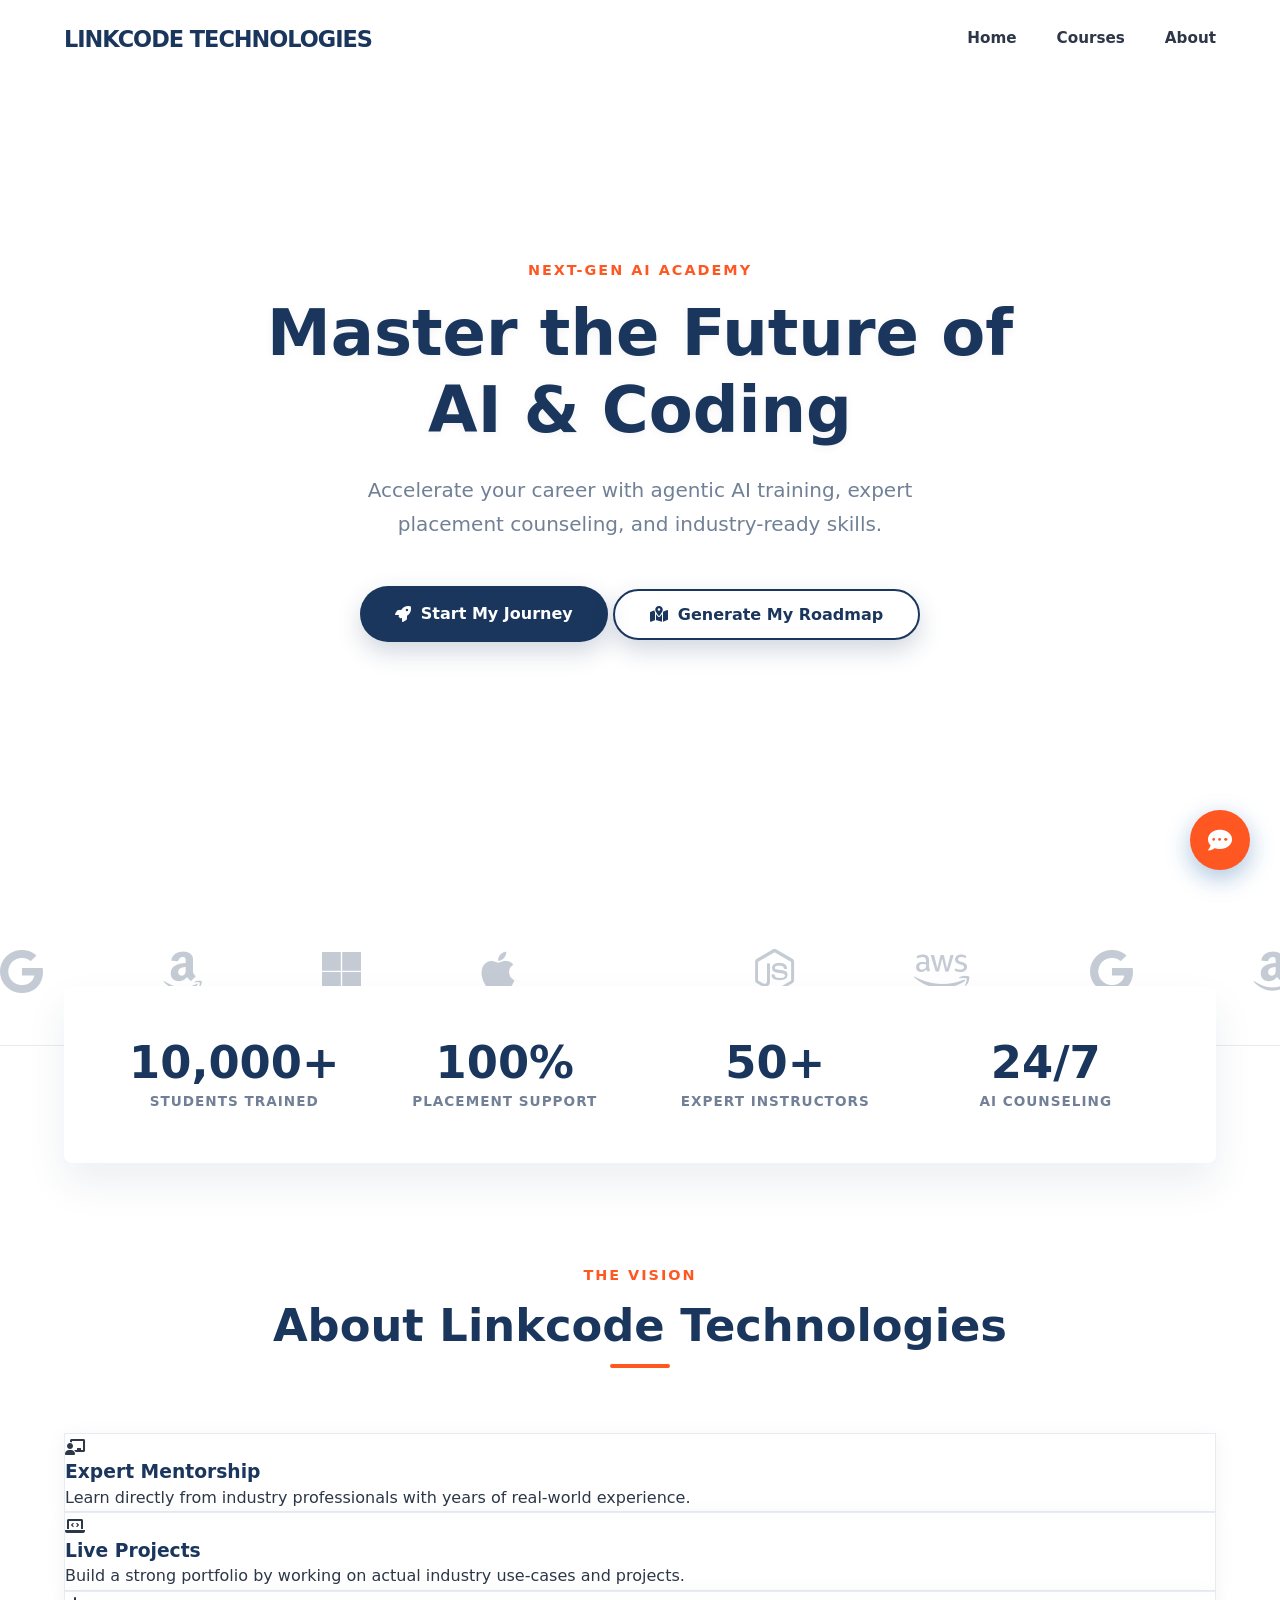
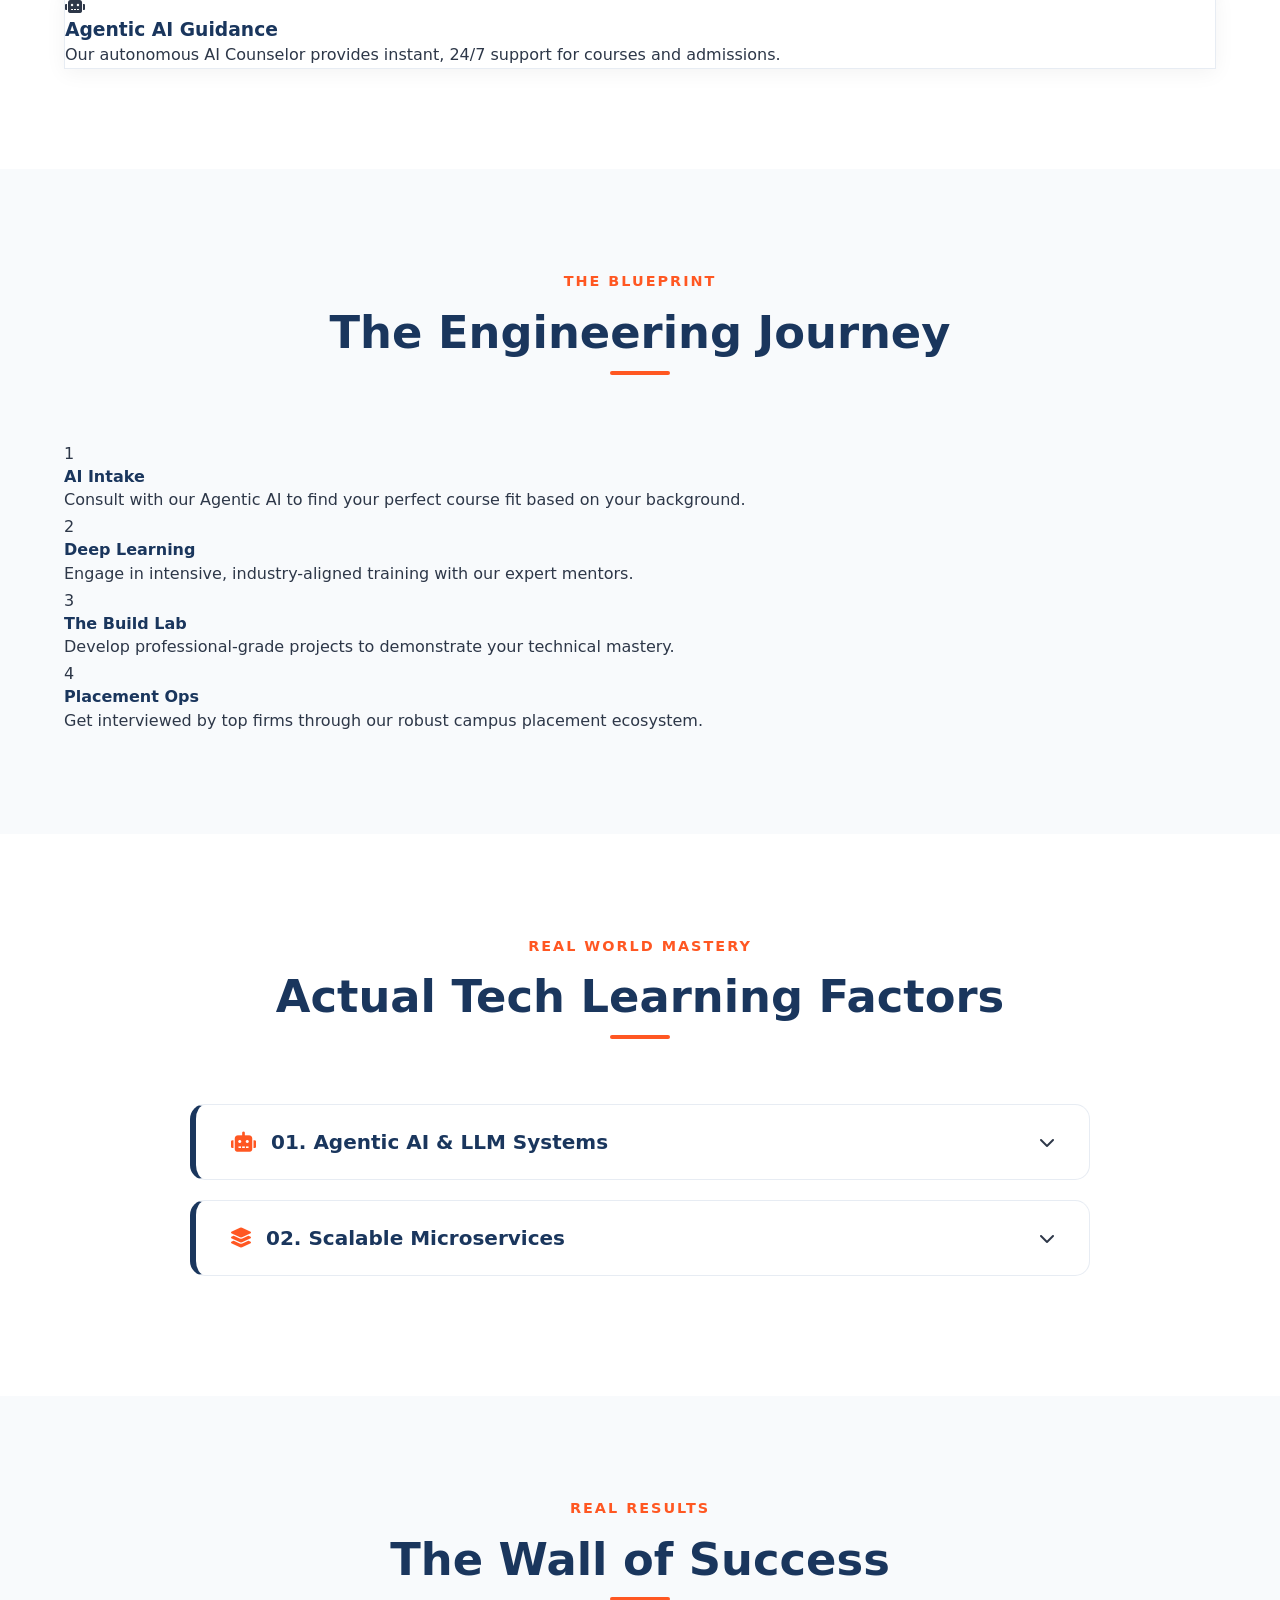
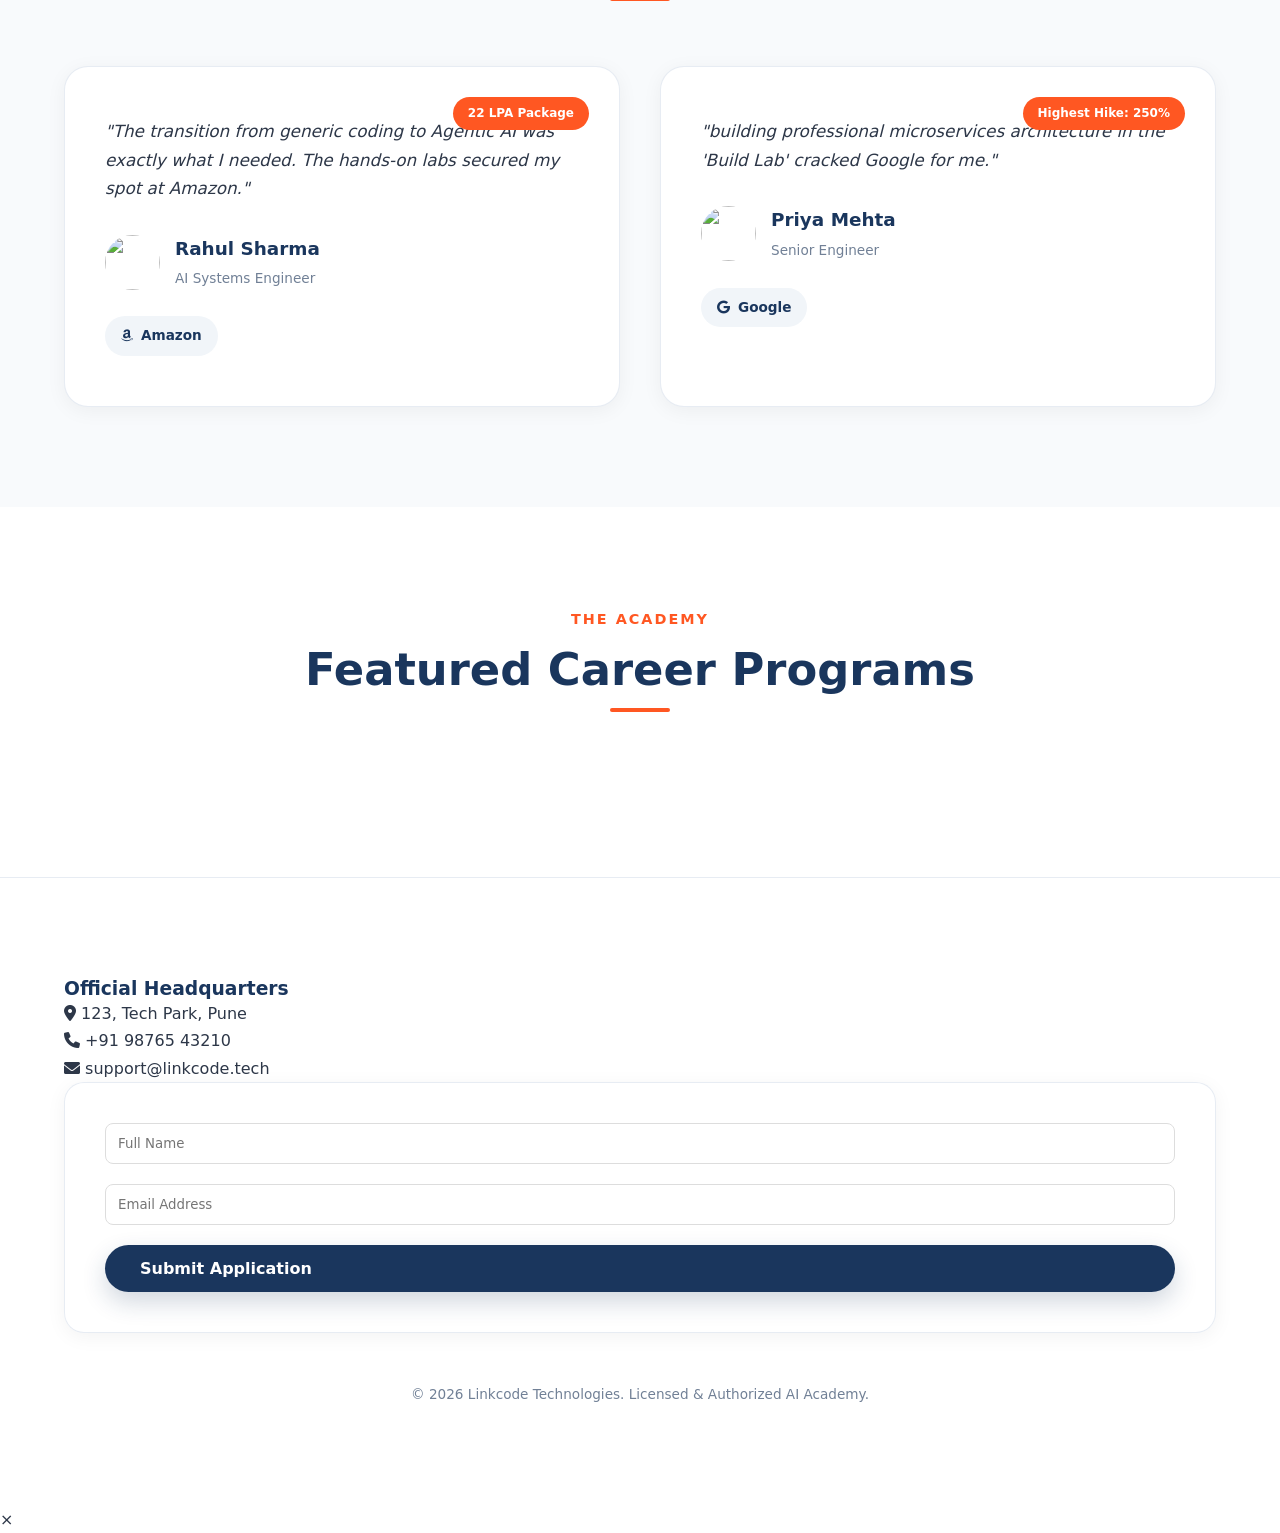
==== commit ab6e6f36: "Initial commit" ====
--- a/static/index.html
+++ b/static/index.html
@@ -266,8 +266,8 @@
                 <div style="flex:1; background:white; text-align:center; padding: 20px; position:relative;">
                     <div
                         style="width: 110px; height: 110px; background: white; border-radius: 50%; position:absolute; top: -55px; left: 50%; transform: translateX(-50%); box-shadow: 0 4px 10px rgba(0,0,0,0.1); display:flex; justify-content:center; align-items:center;">
-                        <img src="https://ui-avatars.com/api/?name=Linkcode+IT&color=ff5722&background=fff&font-size=0.33"
-                            alt="Logo" style="width: 80%; border-radius: 50%;">
+                        <img src="img/logo.png"
+                            alt="Institute Logo" style="width: 80%; border-radius: 50%;">
                     </div>
 
                     <h3 style="margin-top: 65px; color: var(--text-main); font-size: 1.4rem; font-weight:600;">
@@ -306,8 +306,8 @@
                         onclick="document.getElementById('chat-screen-intake').style.display='none'; document.getElementById('chat-screen-welcome').style.display='flex';"></i>
                     <div
                         style="width: 45px; height: 45px; background: rgba(255,255,255,0.2); border-radius: 50%; display:flex; justify-content:center; align-items:center; font-weight:bold;">
-                        <img src="https://ui-avatars.com/api/?name=LC&color=fff&background=random"
-                            style="width:100%; border-radius:50%; mix-blend-mode: screen;">
+                        <img src="img/assistant.png"
+                            alt="Assistant Avatar" style="width:100%; border-radius:50%;">
                     </div>
                     <h3 style="margin:0; font-size:1.4rem; font-weight:600;">Chat with us now</h3>
                 </div>
--- a/static/css/style.css
+++ b/static/css/style.css
@@ -25,6 +25,11 @@
     --shadow-soft: 0 4px 20px rgba(0, 0, 0, 0.05);
     --shadow-elite: 0 20px 40px rgba(26, 54, 93, 0.08);
     --transition: all 0.4s cubic-bezier(0.175, 0.885, 0.32, 1.275);
+
+    /* Chat Widget Specifics */
+    --chat-primary: #ff5722;     /* Using Accent Orange for Action */
+    --chat-bg: #ffffff;
+    --text-main: #2d3748;
 }
 
 /* --- RESET & CORE GRID --- */
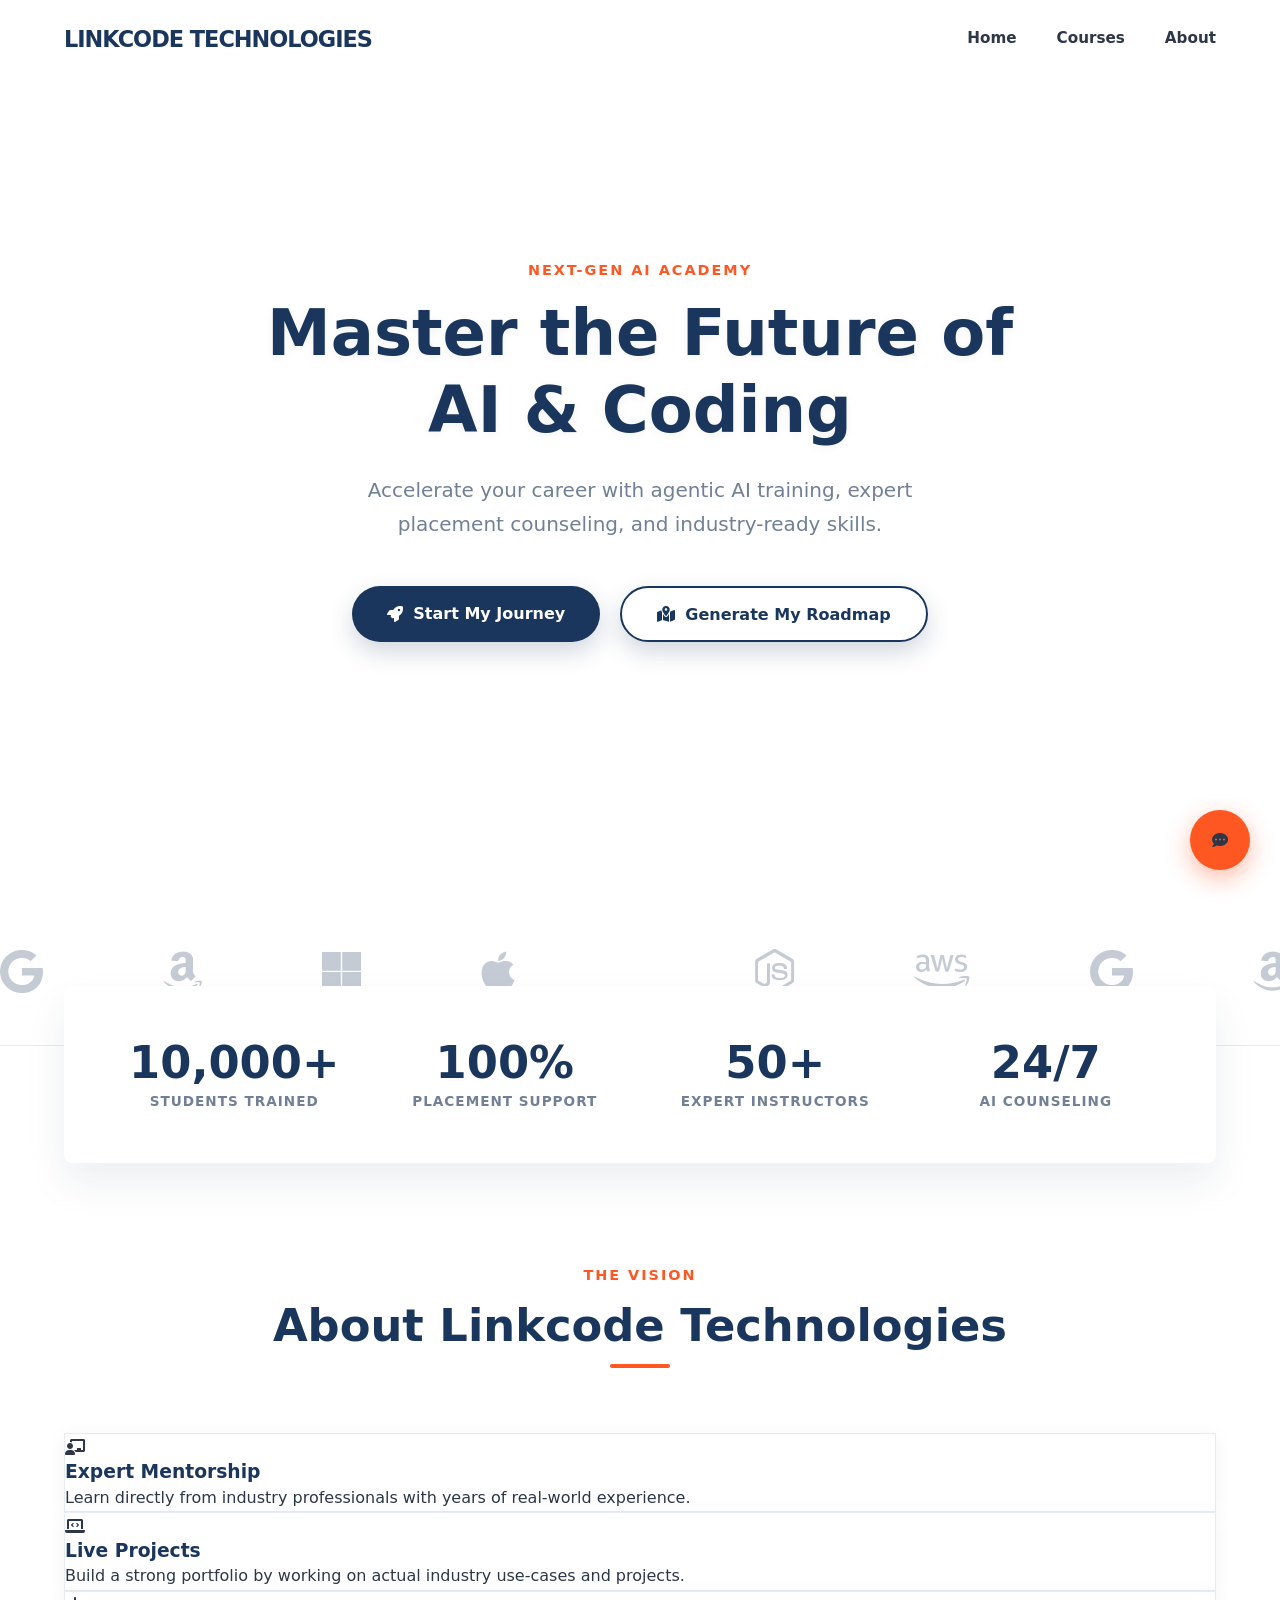
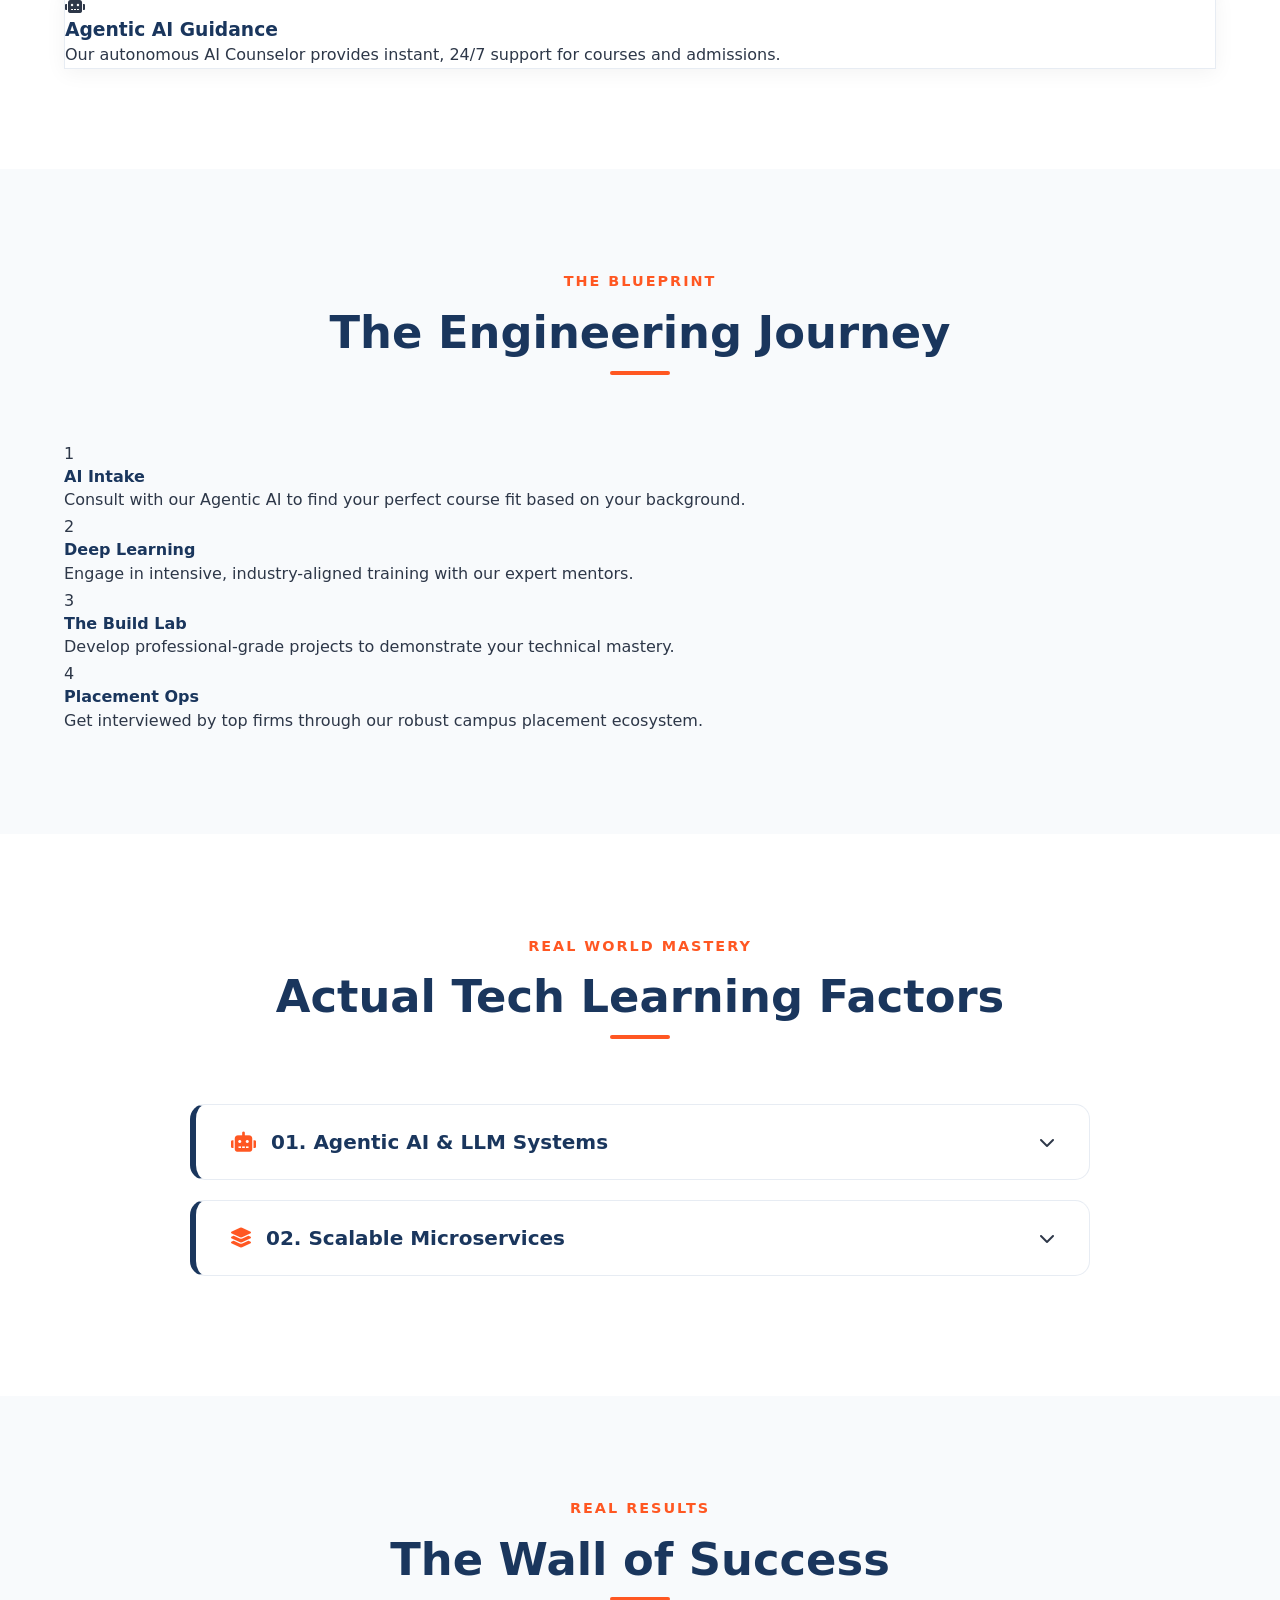
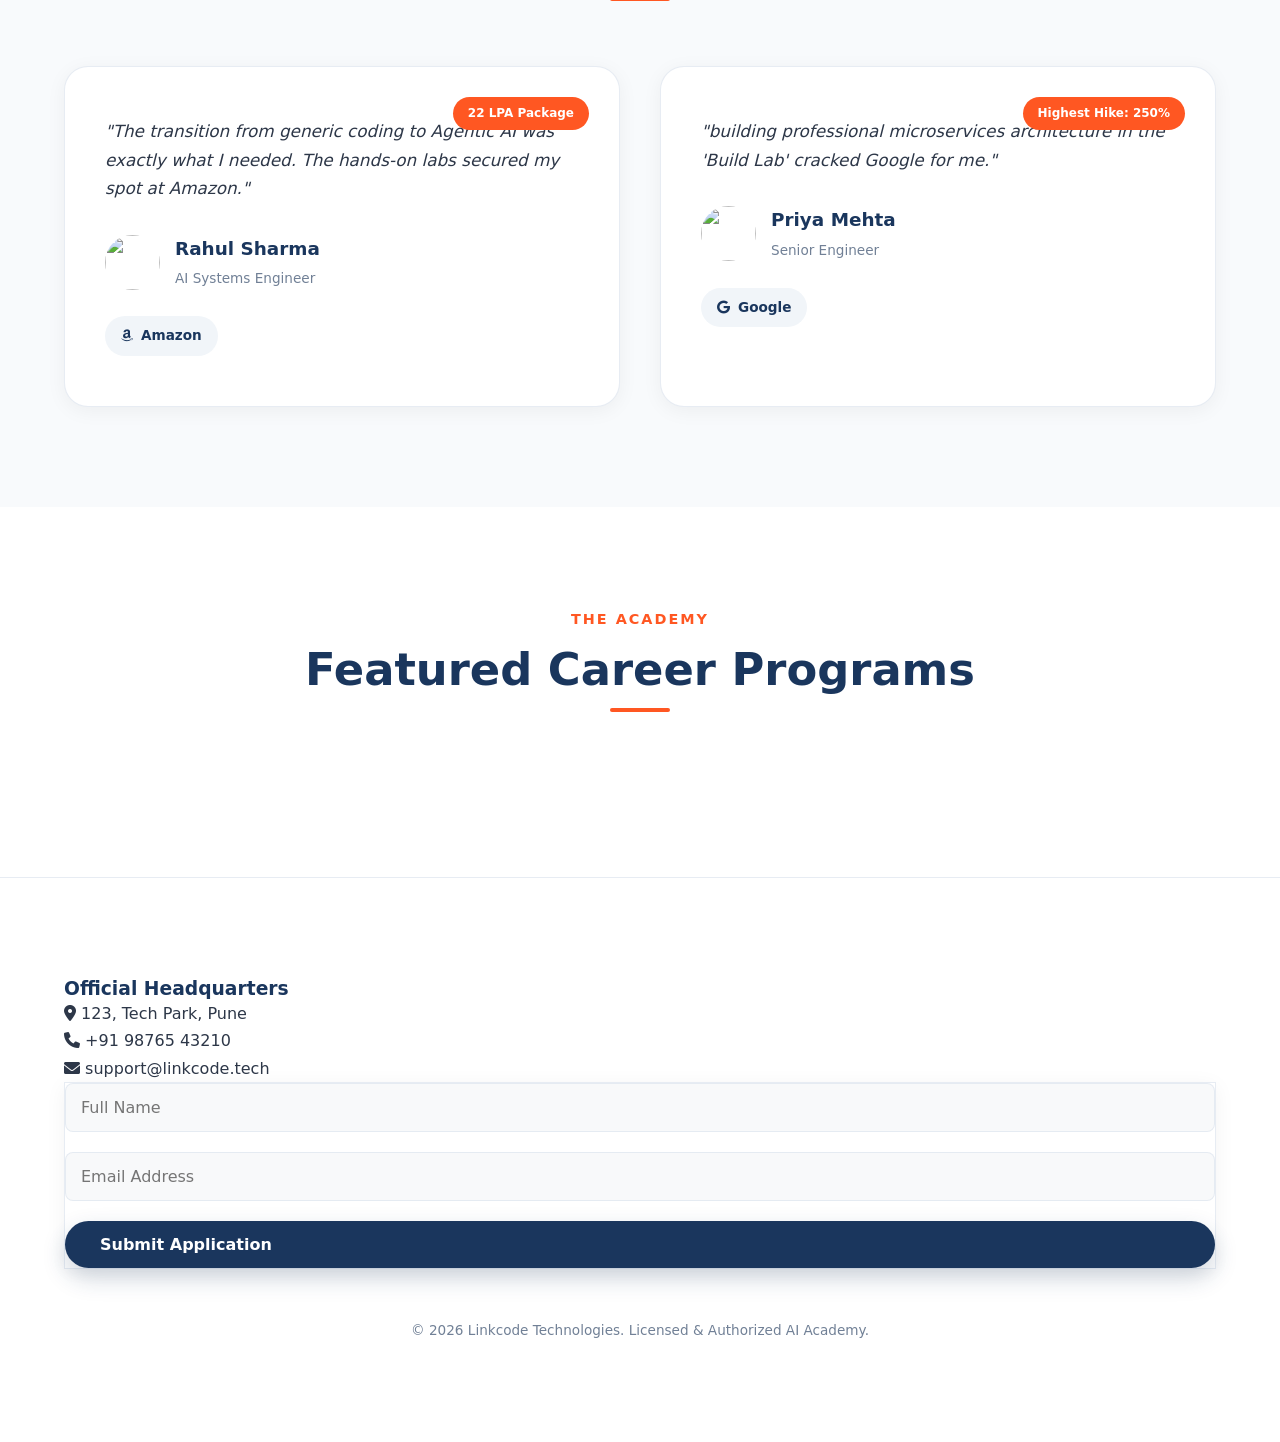
==== commit 797a1225: "Initial commit" ====
--- a/static/index.html
+++ b/static/index.html
@@ -223,10 +223,10 @@
                     <div class="contact-item"><i class="fas fa-phone"></i> +91 98765 43210</div>
                     <div class="contact-item"><i class="fas fa-envelope"></i> support@linkcode.tech</div>
                 </div>
-                <div class="contact-form-container glass" style="padding: 40px; border-radius: 20px;">
-                    <form id="bottom-contact-form" style="display: flex; flex-direction: column; gap: 20px;">
-                        <input type="text" placeholder="Full Name" required style="padding: 12px; border: 1px solid #ddd; border-radius: 8px;">
-                        <input type="email" placeholder="Email Address" required style="padding: 12px; border: 1px solid #ddd; border-radius: 8px;">
+                <div class="contact-form-container glass">
+                    <form id="bottom-contact-form" class="contact-form">
+                        <input type="text" placeholder="Full Name" required class="contact-input">
+                        <input type="email" placeholder="Email Address" required class="contact-input">
                         <button type="submit" class="btn-primary">Submit Application</button>
                     </form>
                 </div>
@@ -247,49 +247,40 @@
         </div>
     </div>
     <div id="chat-widget-container">
-        <div id="chat-bubble" style="background: var(--chat-primary); position: relative;">
-            <i class="fas fa-comment-dots" style="color: white; font-size: 1.5rem;"></i>
-            <div id="chat-badge"
-                style="position: absolute; top: -2px; right: -2px; width: 14px; height: 14px; background: #e02424; border-radius: 50%; border: 2px solid white; display: none; animation: pulseDot 2s infinite;">
-            </div>
+        <div id="chat-bubble">
+            <i class="fas fa-comment-dots"></i>
+            <div id="chat-badge"></div>
         </div>
 
-        <div id="chat-window" class="glass"
-            style="padding: 0; background: #fff; border-radius: 12px; overflow: hidden; border: none; box-shadow: 0 10px 40px rgba(0,0,0,0.2);">
+        <div id="chat-window">
             <!-- SCREEN 1: Welcome -->
-            <div id="chat-screen-welcome" style="display: flex; flex-direction: column; height: 100%;">
-                <div
-                    style="background: var(--chat-primary); height: 130px; position:relative; border-radius: 12px 12px 0 0;">
+            <div id="chat-screen-welcome" class="flex flex-col h-full">
+                <div class="chat-banner">
                     <button class="close-chat-btn"
                         style="position:absolute; right:15px; top:15px; background:none; border:none; color:white; font-size:1.5rem; cursor:pointer;">&times;</button>
                 </div>
-                <div style="flex:1; background:white; text-align:center; padding: 20px; position:relative;">
-                    <div
-                        style="width: 110px; height: 110px; background: white; border-radius: 50%; position:absolute; top: -55px; left: 50%; transform: translateX(-50%); box-shadow: 0 4px 10px rgba(0,0,0,0.1); display:flex; justify-content:center; align-items:center;">
-                        <img src="img/logo.png"
-                            alt="Institute Logo" style="width: 80%; border-radius: 50%;">
-                    </div>
-
-                    <h3 style="margin-top: 65px; color: var(--text-main); font-size: 1.4rem; font-weight:600;">
-                        LinkcodeIT</h3>
-                    <p
-                        style="color: var(--text-main); font-size: 0.95rem; margin-top: 15px; margin-bottom: 40px; padding: 0 10px;">
-                        We are here to help you! Call or chat to connect with us right away.</p>
-
-                    <div style="display:flex; justify-content:center; gap: 50px; margin-bottom: 20px;">
-                        <div style="text-align:center; cursor:pointer;">
+                <div class="chat-welcome-content">
+                    <div class="chat-avatar-large">
+                        <img src="img/logo.png" alt="Institute Logo">
+                    </div>
+
+                    <h3 style="margin-top: 65px; color: var(--text-main); font-size: 1.4rem; font-weight:600;">LinkcodeIT</h3>
+                    <p style="color: var(--text-dark); font-size: 0.95rem; margin: 15px 0 40px; padding: 0 10px;">
+                        We are here to help you! Call or chat to connect with us right away.
+                    </p>
+
+                    <div class="flex justify-center gap-20" style="margin-bottom: 20px;">
+                        <div class="text-center cursor-pointer">
                             <a href="tel:+919876543210" style="text-decoration:none; color:inherit;">
-                                <div
-                                    style="width:65px; height:65px; background:var(--chat-primary); border-radius:50%; display:flex; align-items:center; justify-content:center; margin-bottom:12px; color:white; font-size:1.6rem; box-shadow: 0 4px 15px rgba(255, 87, 34, 0.3); transition: transform 0.2s;">
+                                <div class="chat-action-btn">
                                     <i class="fas fa-phone-alt"></i>
                                 </div>
                                 <span style="font-size: 1rem; color: var(--text-main);">Call</span>
                             </a>
                         </div>
-                        <div style="text-align:center; cursor:pointer;"
+                        <div class="text-center cursor-pointer"
                             onclick="document.getElementById('chat-screen-welcome').style.display='none'; document.getElementById('chat-screen-intake').style.display='flex';">
-                            <div
-                                style="width:65px; height:65px; background:var(--chat-primary); border-radius:50%; display:flex; align-items:center; justify-content:center; margin-bottom:12px; color:white; font-size:1.6rem; box-shadow: 0 4px 15px rgba(255, 87, 34, 0.3); transition: transform 0.2s;">
+                            <div class="chat-action-btn">
                                 <i class="fas fa-comment-dots"></i>
                             </div>
                             <span style="font-size: 1rem; color: var(--text-main);">Chat</span>
@@ -299,33 +290,24 @@
             </div>
 
             <!-- SCREEN 2: Intake Form -->
-            <div id="chat-screen-intake" style="display: none; flex-direction: column; height: 100%; background: #fff;">
-                <div
-                    style="background: var(--chat-primary); padding: 25px 20px; color: white; display: flex; align-items: center; gap: 15px;">
-                    <i class="fas fa-chevron-left" style="cursor:pointer; font-size: 1.2rem;"
+            <div id="chat-screen-intake" class="hidden flex-col h-full bg-white">
+                <div class="chat-header">
+                    <i class="fas fa-chevron-left cursor-pointer" style="font-size: 1.2rem;"
                         onclick="document.getElementById('chat-screen-intake').style.display='none'; document.getElementById('chat-screen-welcome').style.display='flex';"></i>
-                    <div
-                        style="width: 45px; height: 45px; background: rgba(255,255,255,0.2); border-radius: 50%; display:flex; justify-content:center; align-items:center; font-weight:bold;">
-                        <img src="img/assistant.png"
-                            alt="Assistant Avatar" style="width:100%; border-radius:50%;">
-                    </div>
-                    <h3 style="margin:0; font-size:1.4rem; font-weight:600;">Chat with us now</h3>
-                </div>
-                <div
-                    style="flex: 1; padding: 25px 20px; overflow-y:auto; background:white; border-radius: 15px 15px 0 0; position:relative; top:-15px;">
-                    <form id="intake-form" style="display:flex; flex-direction:column; gap:18px;">
-                        <input type="text" id="intake-name" placeholder="Enter your last name"
-                            style="padding: 14px 15px; border: 1px solid var(--glass-border); border-radius: 8px; font-size:1rem; background: #f8f9fa; outline:none; color: var(--text-main);">
-                        <input type="email" id="intake-email" placeholder="Enter your email address (required)" required
-                            style="padding: 14px 15px; border: 1px solid #ffb3a1; border-left: 3px solid var(--chat-primary); border-radius: 8px; font-size:1rem; background: #f8f9fa; outline:none; color: var(--text-main);">
-                        <input type="tel" id="intake-phone" placeholder="Enter your phone number"
-                            style="padding: 14px 15px; border: 1px solid var(--glass-border); border-radius: 8px; font-size:1rem; background: #f8f9fa; outline:none; color: var(--text-main);">
-                        <textarea id="intake-msg" placeholder="Type your message and hit 'Enter'" required
-                            style="padding: 14px 15px; border: 1px solid var(--glass-border); border-radius: 8px; font-size:1rem; background: #f8f9fa; outline:none; color: var(--text-main); resize:none; height:100px; font-family: inherit;"></textarea>
-
-                        <div style="text-align:right; margin-top: 5px;">
-                            <button type="submit"
-                                style="background:none; border:none; color: #b0b0b0; font-weight:600; font-size:1.1rem; cursor:pointer; display:flex; align-items:center; justify-content:flex-end; gap:8px; width:100%;">
+                    <div class="chat-header-avatar">
+                        <img src="img/assistant.png" alt="Assistant Avatar" style="width:100%; border-radius:50%;">
+                    </div>
+                    <h3 style="margin:0; font-size:1.4rem; font-weight:600; color: white;">Chat with us now</h3>
+                </div>
+                <div style="flex: 1; padding: 25px 20px; overflow-y:auto; position:relative; top:-15px; border-radius: 15px 15px 0 0; background: white;">
+                    <form id="intake-form" class="contact-form">
+                        <input type="text" id="intake-name" placeholder="Enter your last name" class="contact-input">
+                        <input type="email" id="intake-email" placeholder="Enter your email address (required)" required class="contact-input" style="border-left: 3px solid var(--chat-primary);">
+                        <input type="tel" id="intake-phone" placeholder="Enter your phone number" class="contact-input">
+                        <textarea id="intake-msg" placeholder="Type your message and hit 'Enter'" required class="contact-input" style="height:100px; resize:none;"></textarea>
+
+                        <div class="text-right" style="margin-top: 5px;">
+                            <button type="submit" class="chat-icon-btn w-full flex items-center justify-content-end gap-10" style="color: #b0b0b0;">
                                 <i class="fas fa-paper-plane"></i> Start Chat
                             </button>
                         </div>
@@ -334,41 +316,32 @@
             </div>
 
             <!-- SCREEN 3: Active Chat -->
-            <div id="chat-screen-active" style="display: none; flex-direction: column; height: 100%;">
-                <div class="chat-header"
-                    style="background: var(--chat-primary); display:flex; align-items:center; justify-content:space-between; padding: 20px;">
-                    <div style="display:flex; align-items:center; gap: 15px;">
-                        <div
-                            style="width: 45px; height: 45px; background: rgba(255,255,255,0.2); border-radius: 50%; display:flex; justify-content:center; align-items:center;">
+            <div id="chat-screen-active" class="hidden flex-col h-full">
+                <div class="chat-header">
+                    <div class="chat-active-header-content">
+                        <div class="chat-header-avatar">
                             <i class="fas fa-user" style="color:white; font-size:1.4rem;"></i>
                         </div>
-                        <div>
-                            <h4 style="margin: 0; color:white; font-size:1.1rem; font-weight:600;">onlinetraining@lin...
-                            </h4>
-                        </div>
-                    </div>
-                    <button
-                        style="background:rgba(255,255,255,0.2); border:none; border-radius:50%; width:40px; height:40px; color:white; cursor:pointer; display:flex; justify-content:center; align-items:center; font-size: 1.1rem;">
-                        <i class="fas fa-phone-alt"></i>
+                        <div class="chat-header-info">
+                            <h4>onlinetraining@lin...</h4>
+                        </div>
+                    </div>
+                    <button class="chat-header-avatar" style="border:none; cursor:pointer;">
+                        <i class="fas fa-phone-alt" style="color:white;"></i>
                     </button>
                 </div>
 
-                <div class="chat-body" id="chat-messages"
-                    style="flex:1; background:#f8f9fa; padding:20px; overflow-y:auto; display:flex; flex-direction:column; gap:12px;">
+                <div class="chat-body" id="chat-messages">
                     <!-- Messages will sync here -->
                 </div>
 
-                <div class="chat-footer"
-                    style="padding: 15px 20px; background: white; border-top: 1px solid var(--glass-border);">
-                    <div style="display: flex; gap: 10px; align-items:center;">
-                        <input type="text" id="chat-input" placeholder="Type your message and hit 'Enter'"
-                            style="flex: 1; padding: 0; border: none; background: transparent; color: var(--text-main); outline: none; font-size:1rem;">
-                        <button id="chat-voice"
-                            style="background: none; border: none; color: var(--chat-primary); font-size:1.3rem; cursor: pointer;">
+                <div class="chat-footer">
+                    <div class="chat-input-container">
+                        <input type="text" id="chat-input" placeholder="Type your message..." class="chat-input">
+                        <button id="chat-voice" class="chat-icon-btn">
                             <i class="fas fa-microphone"></i>
                         </button>
-                        <button id="chat-send"
-                            style="background: none; border: none; color: var(--chat-primary); font-size:1.3rem; cursor: pointer;">
+                        <button id="chat-send" class="chat-icon-btn">
                             <i class="fas fa-paper-plane"></i>
                         </button>
                     </div>
--- a/static/css/style.css
+++ b/static/css/style.css
@@ -27,10 +27,25 @@
     --transition: all 0.4s cubic-bezier(0.175, 0.885, 0.32, 1.275);
 
     /* Chat Widget Specifics */
-    --chat-primary: #ff5722;     /* Using Accent Orange for Action */
+    --chat-primary: #ff5722;
     --chat-bg: #ffffff;
     --text-main: #2d3748;
-}
+    --chat-shadow: 0 10px 40px rgba(0,0,0,0.1);
+}
+
+/* --- UTILITIES --- */
+.flex { display: flex; }
+.flex-col { flex-direction: column; }
+.items-center { align-items: center; }
+.justify-between { justify-content: space-between; }
+.justify-center { justify-content: center; }
+.gap-10 { gap: 10px; }
+.gap-20 { gap: 20px; }
+.text-center { text-align: center; }
+.w-full { width: 100%; }
+.mt-50 { margin-top: 50px; }
+.relative { position: relative; }
+.hidden { display: none !important; }
 
 /* --- RESET & CORE GRID --- */
 * {
@@ -208,6 +223,13 @@
     margin-bottom: 45px;
 }
 
+.hero-btns {
+    display: flex;
+    gap: 20px;
+    justify-content: center;
+    flex-wrap: wrap;
+}
+
 /* --- STATS OVERLAY --- */
 .stats-section {
     padding: 0 5%;
@@ -229,6 +251,39 @@
 
 .stat-number { font-size: 2.8rem; font-weight: 900; color: var(--primary); }
 .stat-text { color: var(--text-muted); font-weight: 700; text-transform: uppercase; font-size: 0.85rem; letter-spacing: 1px; }
+
+/* --- GRID OVERRIDES --- */
+#course-grid {
+    display: grid;
+    grid-template-columns: repeat(auto-fit, minmax(300px, 1fr));
+    gap: 30px;
+}
+
+.course-card {
+    padding: 30px;
+    border-radius: 20px;
+    transition: var(--transition);
+    border: 1px solid var(--glass-border);
+    cursor: pointer;
+    background: white;
+}
+
+.course-card:hover {
+    transform: translateY(-5px);
+    box-shadow: var(--shadow-elite);
+}
+
+.rating-stars {
+    color: #f6ad55;
+    margin-bottom: 10px;
+    font-size: 1.1rem;
+}
+
+.rating-value {
+    color: var(--text-muted);
+    font-size: 0.9rem;
+    margin-left: 5px;
+}
 
 /* --- INDUSTRY MARQUEE --- */
 .industry-section {
@@ -360,10 +415,291 @@
     .section { padding: 60px 20px; }
     .nav-links { display: none; }
     .outcome-list { grid-template-columns: 1fr; }
-}
-
-/* --- CHAT OVERRIDES (KEEPING FUNCTIONAL) --- */
-#chat-widget-container { position: fixed; bottom: 30px; right: 30px; z-index: 2000; }
-#chat-bubble { width: 60px; height: 60px; border-radius: 50%; background: var(--primary-light); display: flex; justify-content: center; align-items: center; cursor: pointer; box-shadow: 0 8px 25px rgba(43, 108, 176, 0.4); transition: var(--transition); }
-#chat-window { position: absolute; bottom: 85px; right: 0; width: 380px; height: 580px; border-radius: 15px; background: white; box-shadow: 0 15px 50px rgba(0,0,0,0.15); display: flex; flex-direction: column; overflow: hidden; transform: translateY(20px); opacity: 0; pointer-events: none; transition: var(--transition); }
-#chat-window.active { transform: translateY(0); opacity: 1; pointer-events: all; }+    .modal-features { grid-template-columns: 1fr; }
+}
+
+/* --- CHAT WIDGET REFACTOR --- */
+#chat-widget-container { 
+    position: fixed; 
+    bottom: 30px; 
+    right: 30px; 
+    z-index: 2000; 
+}
+
+#chat-bubble { 
+    width: 60px; 
+    height: 60px; 
+    border-radius: 50%; 
+    background: var(--chat-primary); 
+    display: flex; 
+    justify-content: center; 
+    align-items: center; 
+    cursor: pointer; 
+    box-shadow: 0 8px 25px rgba(255, 87, 34, 0.4); 
+    transition: var(--transition);
+    position: relative;
+}
+
+#chat-bubble:hover {
+    transform: scale(1.1);
+}
+
+#chat-badge {
+    position: absolute; 
+    top: -2px; 
+    right: -2px; 
+    width: 14px; 
+    height: 14px; 
+    background: #e02424; 
+    border-radius: 50%; 
+    border: 2px solid white; 
+    display: none; 
+    animation: pulseDot 2s infinite;
+}
+
+@keyframes pulseDot {
+    0% { transform: scale(0.95); box-shadow: 0 0 0 0 rgba(224, 36, 36, 0.7); }
+    70% { transform: scale(1); box-shadow: 0 0 0 10px rgba(224, 36, 36, 0); }
+    100% { transform: scale(0.95); box-shadow: 0 0 0 0 rgba(224, 36, 36, 0); }
+}
+
+#chat-window { 
+    position: absolute; 
+    bottom: 85px; 
+    right: 0; 
+    width: 380px; 
+    height: 600px; 
+    border-radius: 12px; 
+    background: #fff; 
+    box-shadow: var(--chat-shadow); 
+    display: flex; 
+    flex-direction: column; 
+    overflow: hidden; 
+    transform: translateY(20px); 
+    opacity: 0; 
+    pointer-events: none; 
+    transition: var(--transition);
+    border: none;
+}
+
+#chat-window.active { 
+    transform: translateY(0); 
+    opacity: 1; 
+    pointer-events: all; 
+}
+
+.chat-banner {
+    background: var(--chat-primary);
+    height: 130px;
+    position: relative;
+    border-radius: 12px 12px 0 0;
+}
+
+.chat-avatar-large {
+    width: 110px;
+    height: 110px;
+    background: white;
+    border-radius: 50%;
+    position: absolute;
+    top: -55px;
+    left: 50%;
+    transform: translateX(-50%);
+    box-shadow: 0 4px 10px rgba(0,0,0,0.1);
+    display: flex;
+    justify-content: center;
+    align-items: center;
+}
+
+.chat-avatar-large img {
+    width: 80%;
+    border-radius: 50%;
+}
+
+.chat-welcome-content {
+    flex: 1;
+    background: white;
+    text-align: center;
+    padding: 20px;
+    position: relative;
+}
+
+.chat-action-btn {
+    width: 65px;
+    height: 65px;
+    background: var(--chat-primary);
+    border-radius: 50%;
+    display: flex;
+    align-items: center;
+    justify-content: center;
+    margin-bottom: 12px;
+    color: white;
+    font-size: 1.6rem;
+    box-shadow: 0 4px 15px rgba(255, 87, 34, 0.3);
+    transition: transform 0.2s;
+}
+
+.chat-action-btn:hover {
+    transform: translateY(-5px);
+}
+
+/* --- CHAT ACTIVE SCREEN --- */
+.chat-header {
+    background: var(--chat-primary);
+    display: flex;
+    align-items: center;
+    justify-content: space-between;
+    padding: 20px;
+}
+
+.chat-active-header-content {
+    display: flex;
+    align-items: center;
+    gap: 15px;
+}
+
+.chat-header-avatar {
+    width: 45px;
+    height: 45px;
+    background: rgba(255,255,255,0.2);
+    border-radius: 50%;
+    display: flex;
+    justify-content: center;
+    align-items: center;
+}
+
+.chat-header-info h4 {
+    margin: 0;
+    color: white;
+    font-size: 1.1rem;
+    font-weight: 600;
+}
+
+.chat-body {
+    flex: 1;
+    background: #f8f9fa;
+    padding: 20px;
+    overflow-y: auto;
+    display: flex;
+    flex-direction: column;
+    gap: 12px;
+}
+
+.chat-footer {
+    padding: 15px 20px;
+    background: white;
+    border-top: 1px solid var(--glass-border);
+}
+
+.chat-input-container {
+    display: flex;
+    gap: 10px;
+    align-items: center;
+}
+
+.chat-input {
+    flex: 1;
+    padding: 0;
+    border: none;
+    background: transparent;
+    color: var(--text-main);
+    outline: none;
+    font-size: 1rem;
+}
+
+.chat-icon-btn {
+    background: none;
+    border: none;
+    color: var(--chat-primary);
+    font-size: 1.3rem;
+    cursor: pointer;
+    transition: var(--transition);
+}
+
+.chat-icon-btn:hover {
+    transform: scale(1.1);
+}
+
+/* --- MODAL REFACTOR --- */
+.modal-overlay {
+    position: fixed;
+    top: 0; left: 0; width: 100%; height: 100%;
+    background: rgba(0,0,0,0.6);
+    backdrop-filter: blur(5px);
+    display: none;
+    justify-content: center;
+    align-items: center;
+    z-index: 3000;
+}
+
+.modal-content {
+    background: white;
+    padding: 40px;
+    border-radius: 24px;
+    max-width: 600px;
+    width: 90%;
+    position: relative;
+    animation: slideUp 0.4s ease;
+}
+
+@keyframes slideUp {
+    from { transform: translateY(50px); opacity: 0; }
+    to { transform: translateY(0); opacity: 1; }
+}
+
+.close-modal {
+    position: absolute;
+    top: 20px; right: 20px;
+    font-size: 2rem;
+    cursor: pointer;
+    color: var(--text-muted);
+}
+
+.modal-body h2 {
+    margin-bottom: 20px;
+    color: var(--primary);
+}
+
+.modal-info-p {
+    color: var(--text-muted);
+    margin-bottom: 25px;
+    font-size: 1.1rem;
+}
+
+.modal-features {
+    display: grid;
+    grid-template-columns: 1fr 1fr;
+    gap: 15px;
+    margin-bottom: 30px;
+}
+
+.feature-item {
+    display: flex;
+    align-items: center;
+    gap: 10px;
+    font-size: 0.95rem;
+    color: var(--text-dark);
+}
+
+/* --- CONTACT FORM --- */
+.contact-form {
+    display: flex;
+    flex-direction: column;
+    gap: 20px;
+}
+
+.contact-input {
+    padding: 14px 15px;
+    border: 1px solid var(--glass-border);
+    border-radius: 8px;
+    font-size: 1rem;
+    background: #f8f9fa;
+    outline: none;
+    color: var(--text-dark);
+    transition: var(--transition);
+}
+
+.contact-input:focus {
+    border-color: var(--primary);
+    background: white;
+    box-shadow: 0 0 0 3px rgba(26, 54, 93, 0.1);
+}
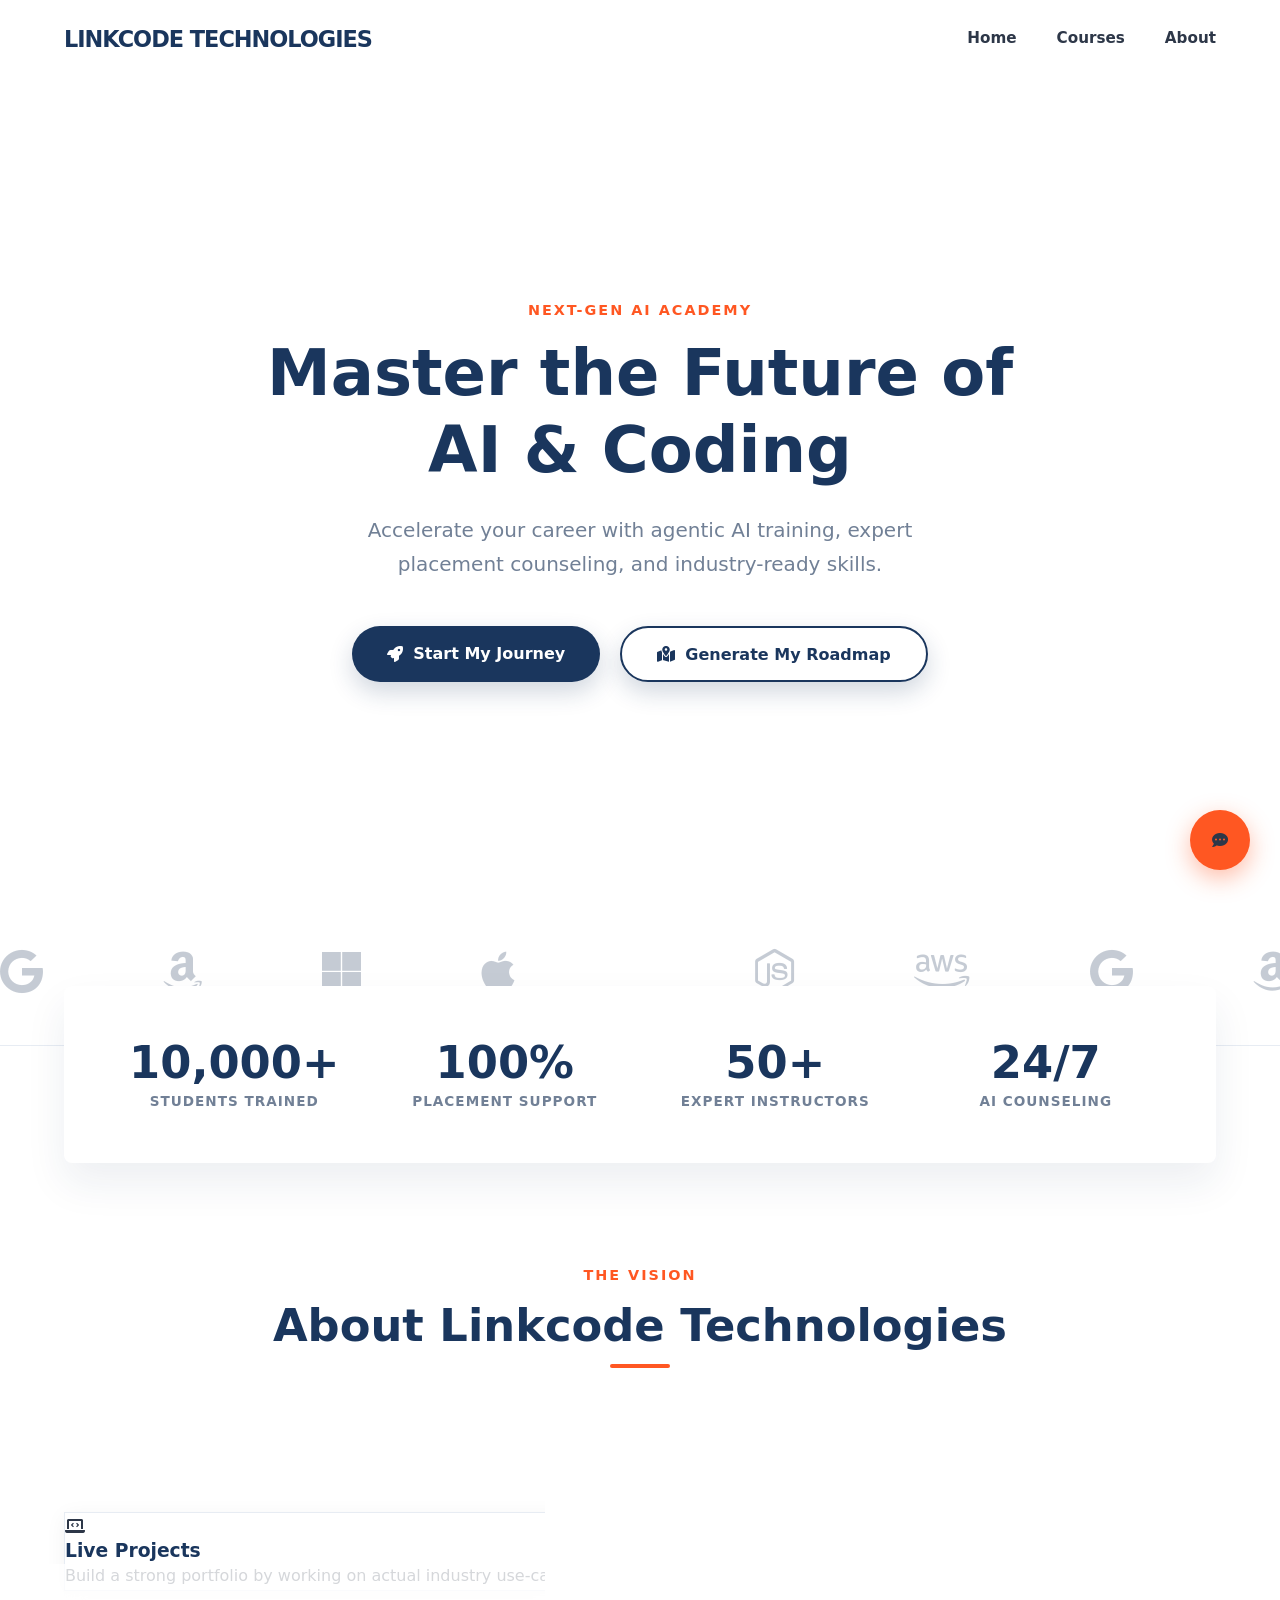
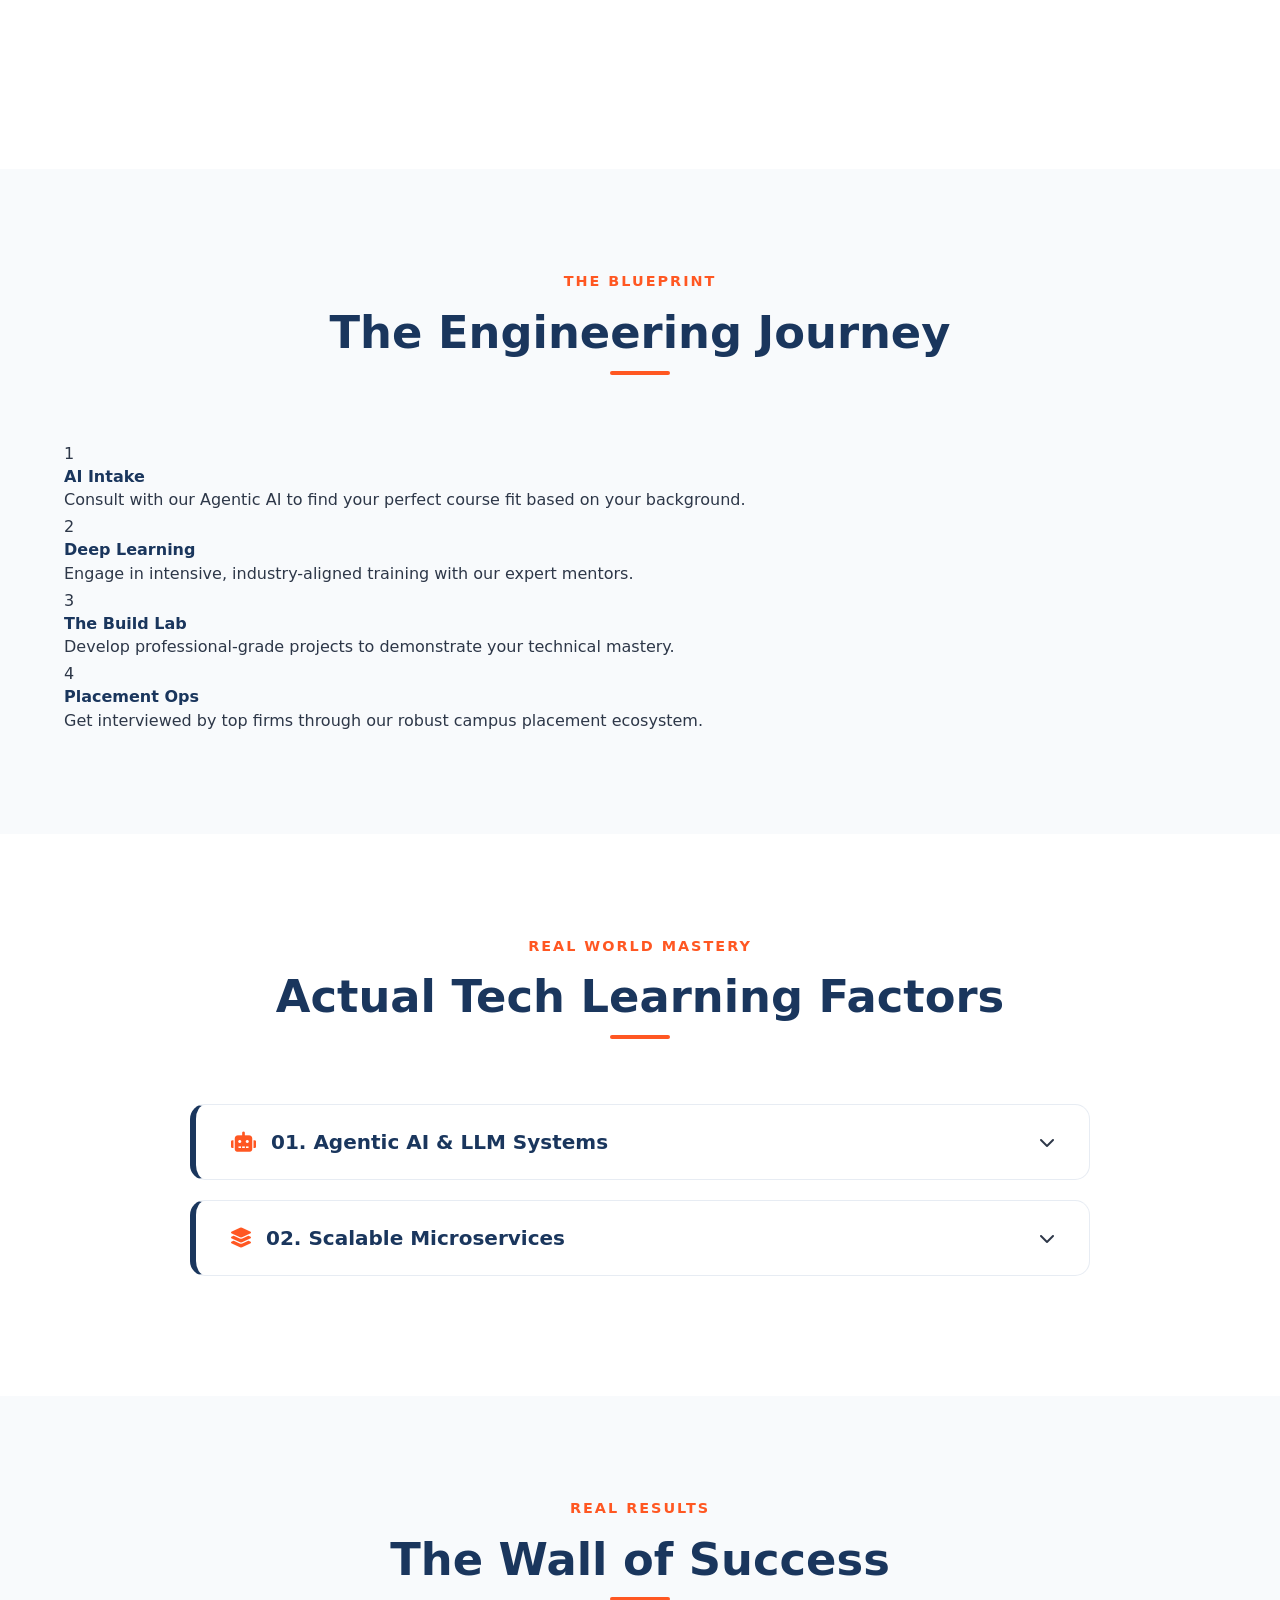
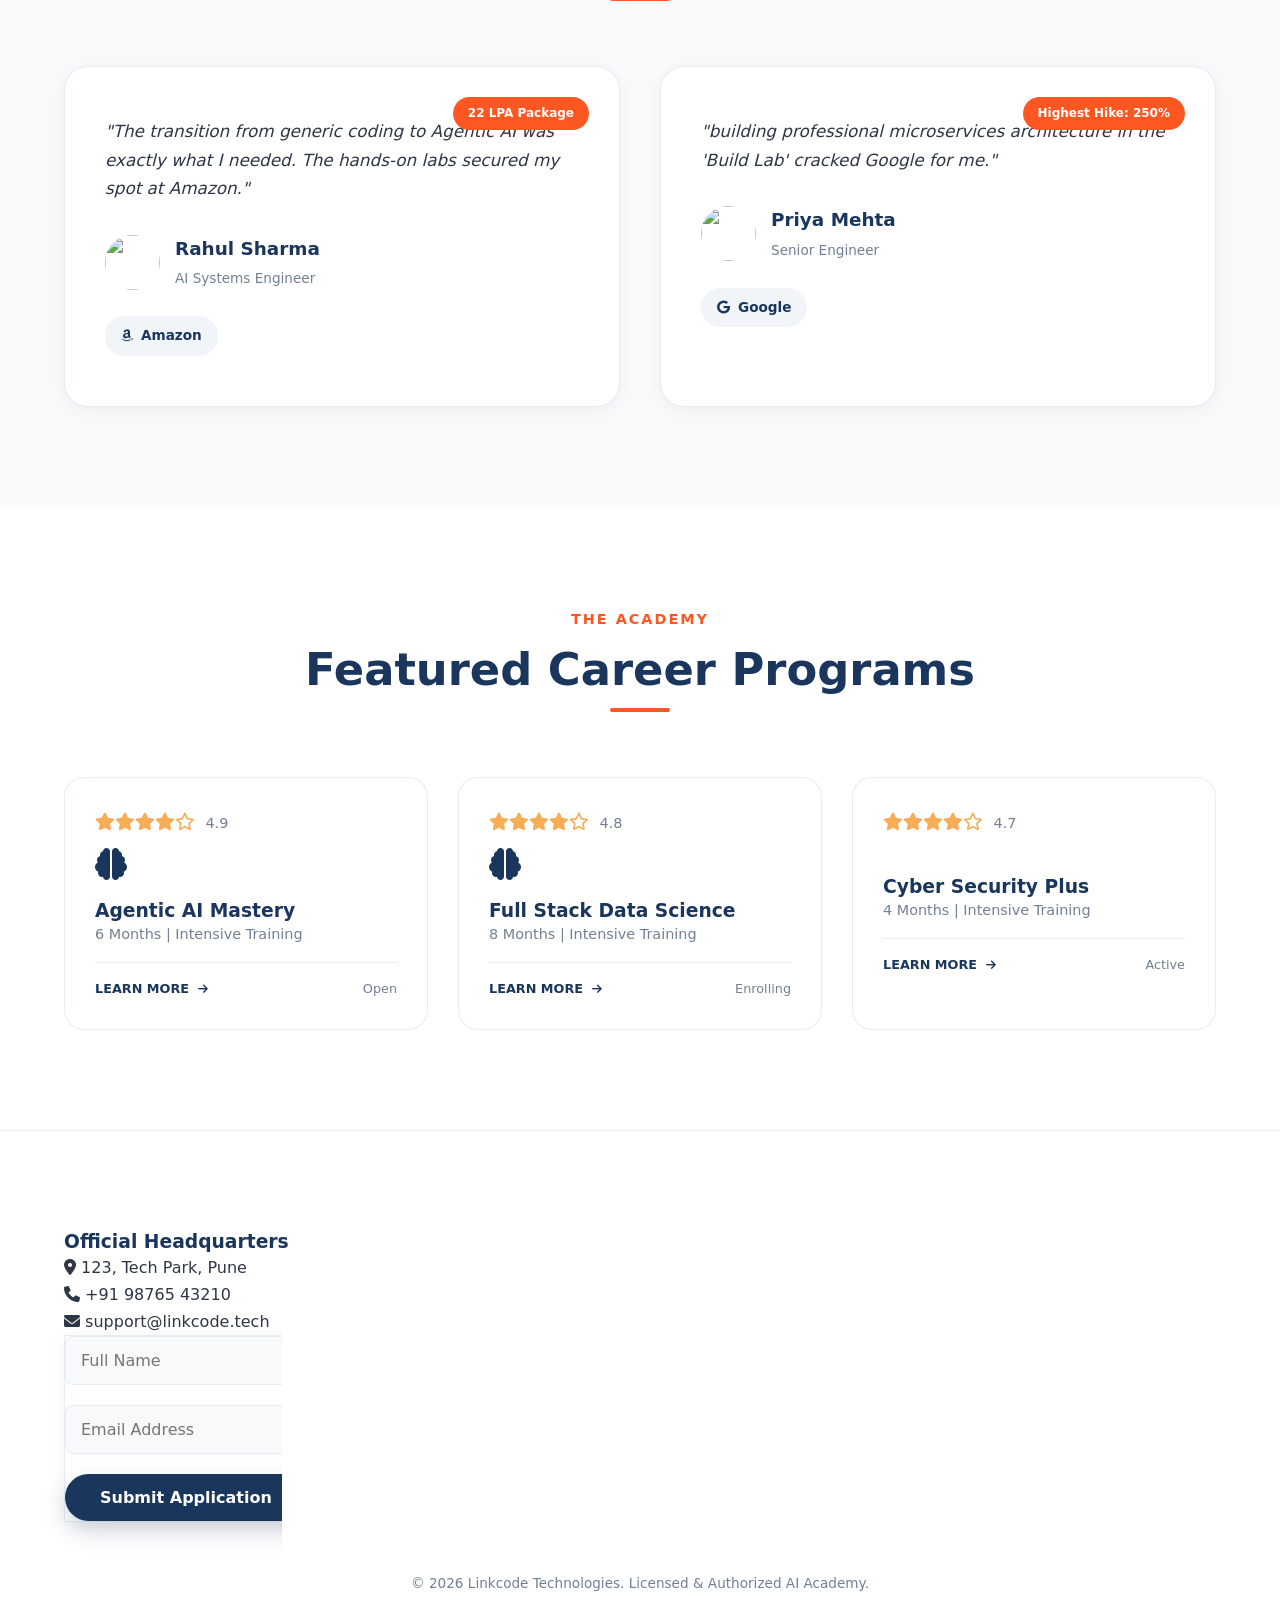
==== commit 87344681: "Initial commit" ====
--- a/static/index.html
+++ b/static/index.html
@@ -264,7 +264,7 @@
                         <img src="img/logo.png" alt="Institute Logo">
                     </div>
 
-                    <h3 style="margin-top: 65px; color: var(--text-main); font-size: 1.4rem; font-weight:600;">LinkcodeIT</h3>
+                    <h3 style="margin-top: 65px; color: var(--text-main); font-size: 1.4rem; font-weight:800; letter-spacing: 1px;">LINKCODE</h3>
                     <p style="color: var(--text-dark); font-size: 0.95rem; margin: 15px 0 40px; padding: 0 10px;">
                         We are here to help you! Call or chat to connect with us right away.
                     </p>
--- a/static/css/style.css
+++ b/static/css/style.css
@@ -1,6 +1,6 @@
 /* 
     Linkcode Technologies Elite Design System
-    Version: 2.0 (Structural Refactor)
+    Version: 2.1 (Visibility & Response Fix)
     Author: Antigravity AI
 */
 
@@ -43,9 +43,12 @@
 .gap-20 { gap: 20px; }
 .text-center { text-align: center; }
 .w-full { width: 100%; }
+.h-full { height: 100%; }
+.flex-1 { flex: 1; }
 .mt-50 { margin-top: 50px; }
 .relative { position: relative; }
-.hidden { display: none !important; }
+.hidden { display: none; }
+.cursor-pointer { cursor: pointer; }
 
 /* --- RESET & CORE GRID --- */
 * {
@@ -60,6 +63,7 @@
     color: var(--text-dark);
     line-height: 1.7;
     overflow-x: hidden;
+    padding-top: 80px; /* Offset for fixed header */
 }
 
 .container {
@@ -154,6 +158,7 @@
     justify-content: space-between;
     align-items: center;
     transition: var(--transition);
+    background: white;
 }
 
 header.scrolled {
@@ -187,7 +192,7 @@
 
 /* --- HERO --- */
 .hero {
-    height: 100vh;
+    height: calc(100vh - 80px);
     background-size: cover !important;
     background-position: center !important;
     display: flex;
@@ -199,28 +204,19 @@
     padding: 0 10%;
 }
 
-.hero::before {
-    content: '';
-    position: absolute;
-    top: 0; left: 0; width: 100%; height: 100%;
-    background: rgba(255, 255, 255, 0.85);
-    z-index: 1;
-}
-
-.hero > * { position: relative; z-index: 2; }
-
 .hero h1 {
-    font-size: 4rem;
+    font-size: clamp(2rem, 5vw, 4rem);
     font-weight: 900;
     margin-bottom: 25px;
-    text-shadow: 0 2px 10px rgba(0,0,0,0.05);
+    z-index: 2;
 }
 
 .hero p {
-    font-size: 1.25rem;
+    font-size: clamp(1rem, 2vw, 1.25rem);
     color: var(--text-muted);
     max-width: 650px;
     margin-bottom: 45px;
+    z-index: 2;
 }
 
 .hero-btns {
@@ -228,6 +224,7 @@
     gap: 20px;
     justify-content: center;
     flex-wrap: wrap;
+    z-index: 2;
 }
 
 /* --- STATS OVERLAY --- */
@@ -410,7 +407,7 @@
 /* --- RESPONSIVE FIXES --- */
 @media (max-width: 768px) {
     .section-title { font-size: 2.2rem; }
-    .hero h1 { font-size: 2.8rem; }
+    .hero h1 { font-size: clamp(2rem, 4vw, 2.8rem); }
     .hero p { font-size: 1.1rem; }
     .section { padding: 60px 20px; }
     .nav-links { display: none; }
@@ -468,7 +465,8 @@
     bottom: 85px; 
     right: 0; 
     width: 380px; 
-    height: 600px; 
+    height: min(600px, 80vh); 
+    max-height: 85vh; 
     border-radius: 12px; 
     background: #fff; 
     box-shadow: var(--chat-shadow); 
@@ -480,6 +478,7 @@
     pointer-events: none; 
     transition: var(--transition);
     border: none;
+    top: auto;
 }
 
 #chat-window.active { 
@@ -491,6 +490,7 @@
 .chat-banner {
     background: var(--chat-primary);
     height: 130px;
+    flex-shrink: 0;
     position: relative;
     border-radius: 12px 12px 0 0;
 }
@@ -499,20 +499,22 @@
     width: 110px;
     height: 110px;
     background: white;
-    border-radius: 50%;
+    border-radius: var(--radius-soft);
     position: absolute;
     top: -55px;
     left: 50%;
     transform: translateX(-50%);
-    box-shadow: 0 4px 10px rgba(0,0,0,0.1);
+    box-shadow: 0 4px 15px rgba(0,0,0,0.1);
     display: flex;
     justify-content: center;
     align-items: center;
+    padding: 10px;
 }
 
 .chat-avatar-large img {
-    width: 80%;
-    border-radius: 50%;
+    width: 100%;
+    height: 100%;
+    object-fit: contain;
 }
 
 .chat-welcome-content {
@@ -521,6 +523,7 @@
     text-align: center;
     padding: 20px;
     position: relative;
+    overflow-y: auto;
 }
 
 .chat-action-btn {
@@ -549,6 +552,7 @@
     align-items: center;
     justify-content: space-between;
     padding: 20px;
+    flex-shrink: 0;
 }
 
 .chat-active-header-content {
@@ -588,6 +592,7 @@
     padding: 15px 20px;
     background: white;
     border-top: 1px solid var(--glass-border);
+    flex-shrink: 0;
 }
 
 .chat-input-container {
